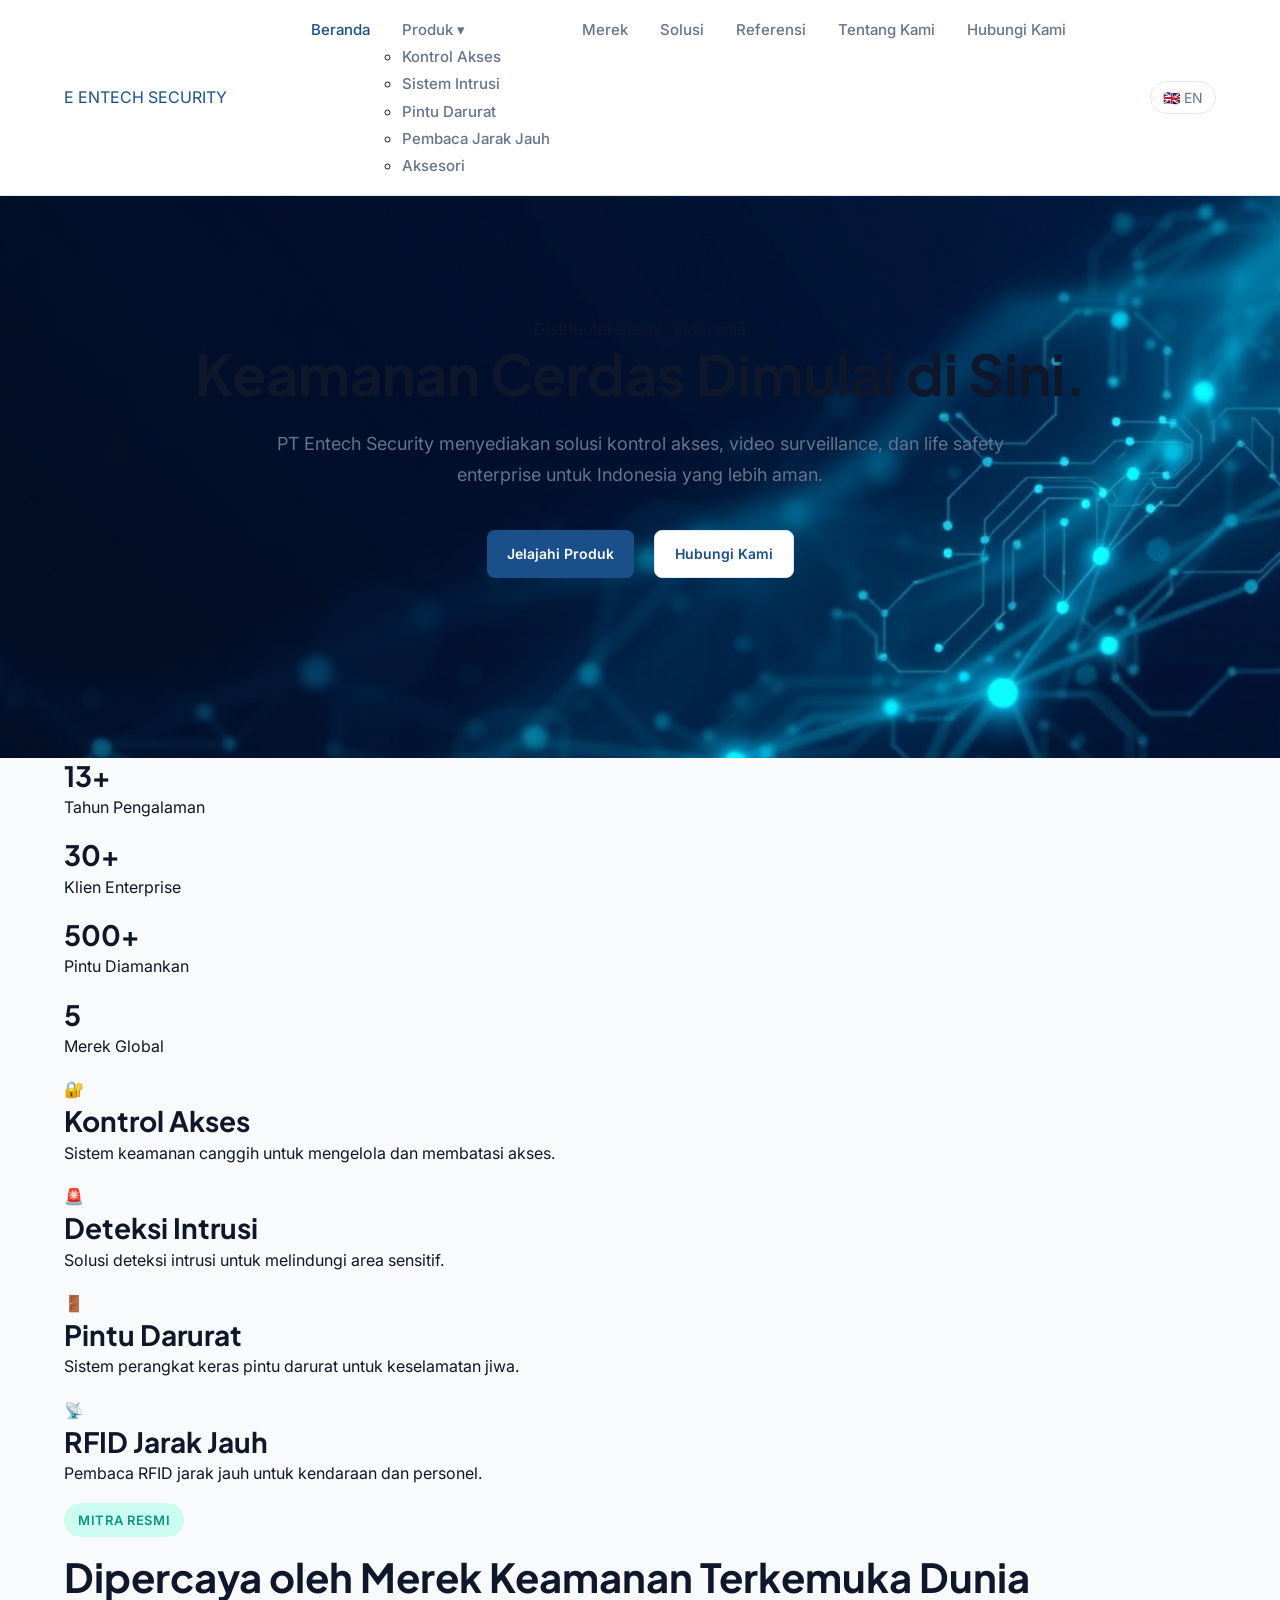
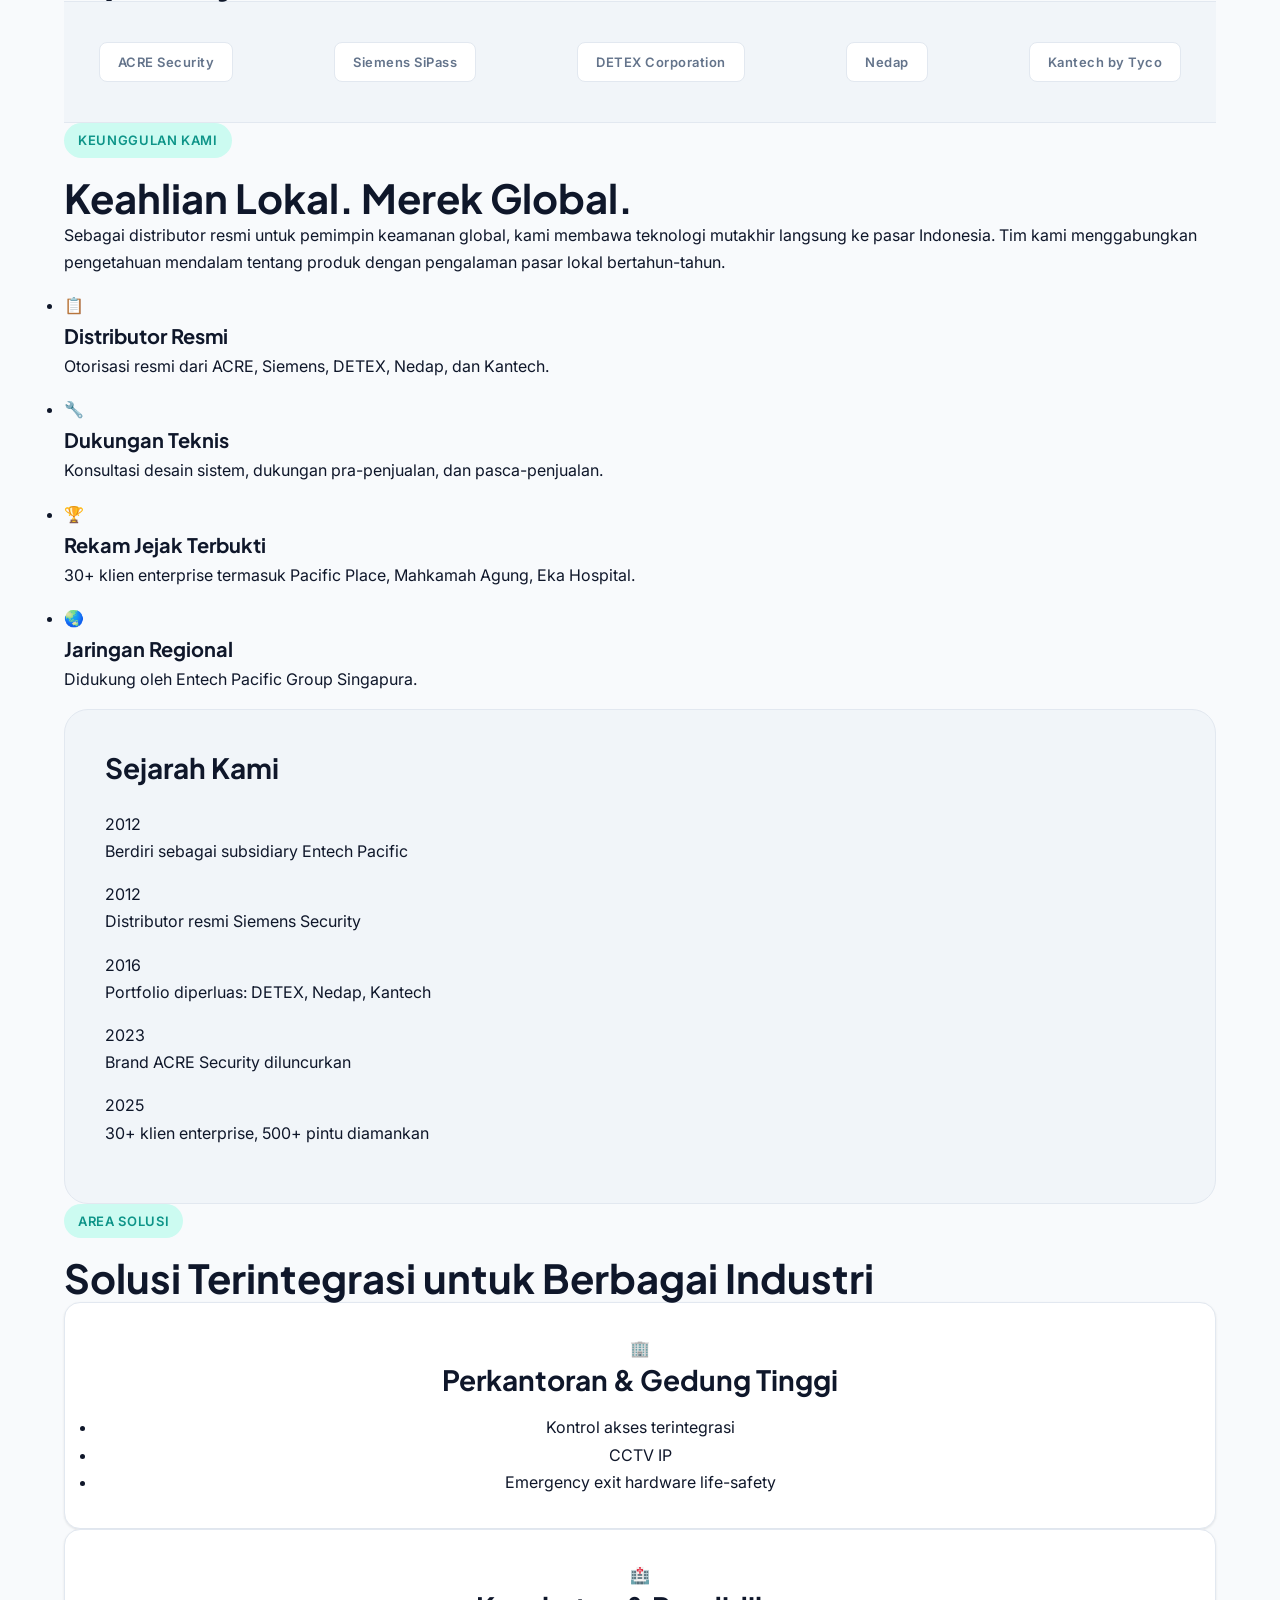
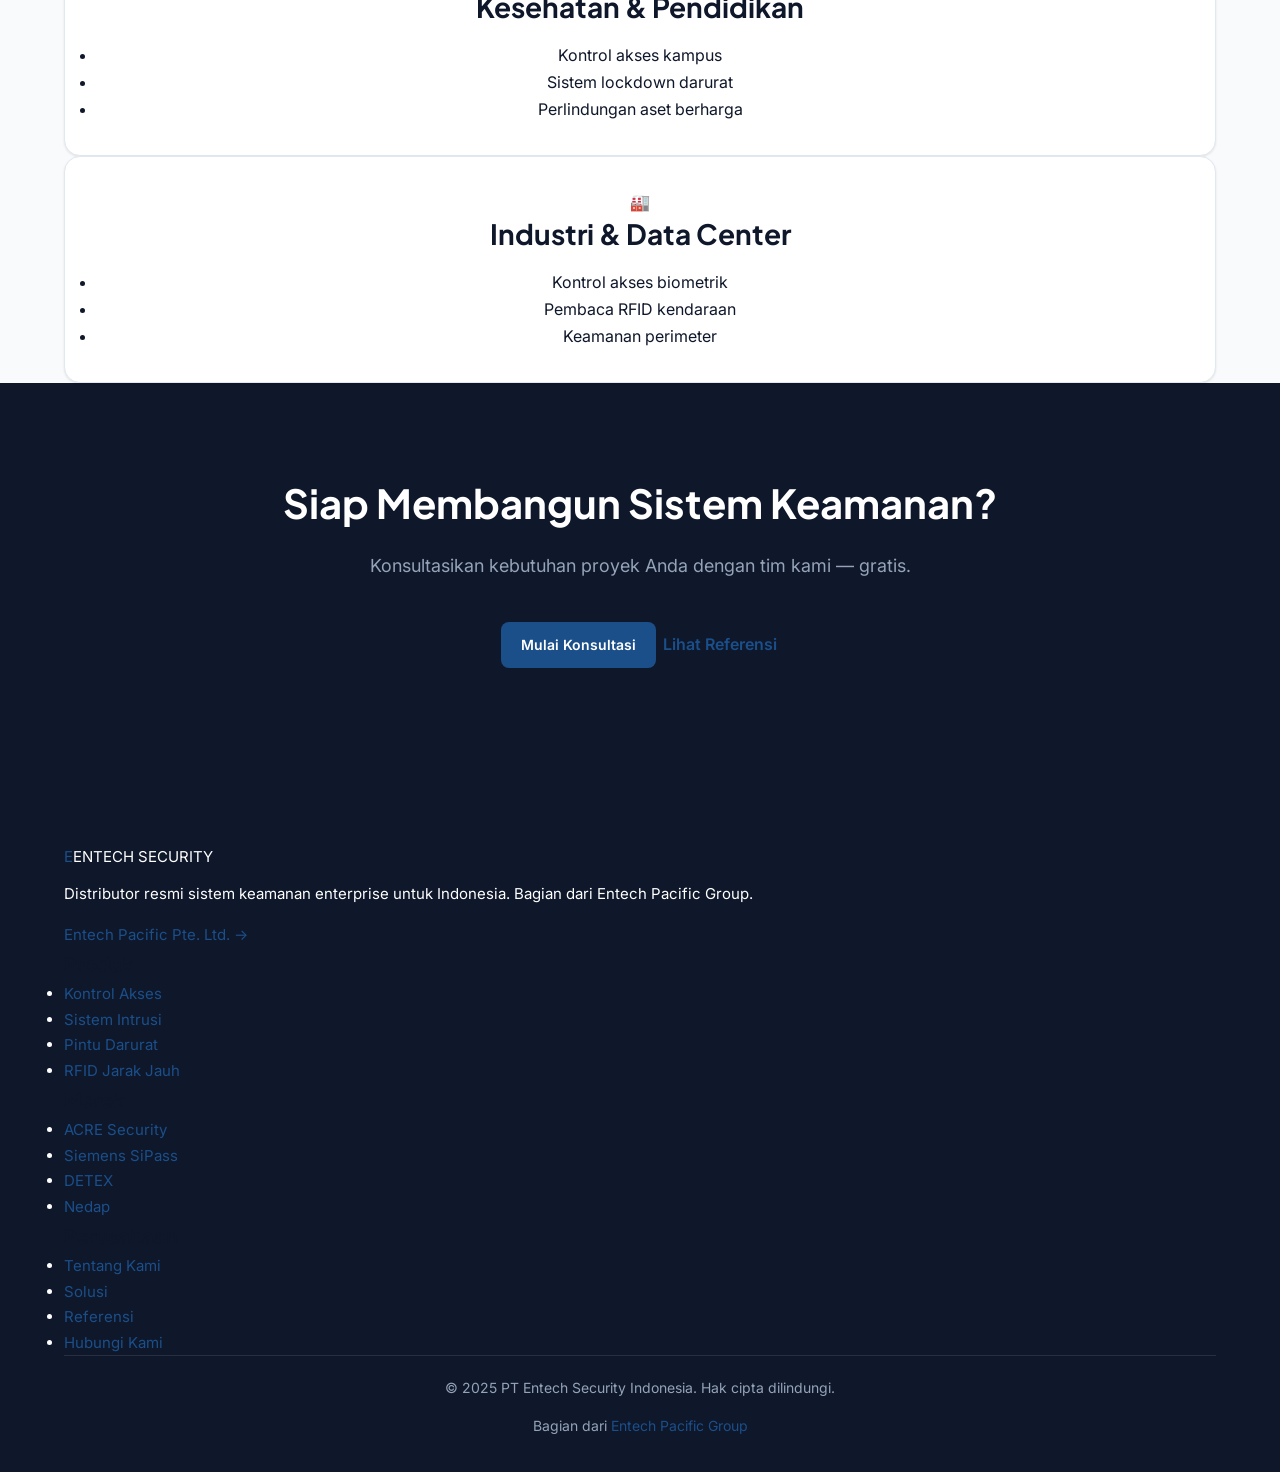
==== index.html @ 3f387592 "fix: replace missing img/logos with brand-badge spans, add brand-badge CSS" ====
<!DOCTYPE html>
<html lang="id">
<head>
  <meta charset="UTF-8" />
  <meta name="viewport" content="width=device-width, initial-scale=1.0" />
  <title>Beranda | PT Entech Security Indonesia</title>
  <meta name="description" content="PT Entech Security menyediakan solusi keamanan cerdas enterprise untuk kontrol akses, video surveillance, dan life safety di Indonesia." />
  <link rel="preconnect" href="https://fonts.googleapis.com" />
  <link rel="preconnect" href="https://fonts.gstatic.com" crossorigin />
  <link href="https://fonts.googleapis.com/css2?family=Plus+Jakarta+Sans:wght@400;500;600;700;800&family=Inter:wght@300;400;500;600;700&display=swap" rel="stylesheet" />
  <link rel="stylesheet" href="css/style.css" />
  <link rel="alternate" hreflang="id" href="https://knyf3.github.io/entech-security-website/index.html" />
  <link rel="alternate" hreflang="en" href="https://knyf3.github.io/entech-security-website/en/index.html" />
  <link rel="alternate" hreflang="x-default" href="https://knyf3.github.io/entech-security-website/index.html" />
</head>
<body>
<header class="site-header" id="site-header">
  <nav class="nav-container">
    <a href="index.html" class="nav-logo">
      <span class="logo-mark">E</span>
      <span class="logo-text">ENTECH <span class="logo-sub">SECURITY</span></span>
    </a>
    <ul class="nav-links">
      <li><a href="index.html" class="active">Beranda</a></li>
      <li class="has-dropdown"><a href="products.html">Produk ▾</a>
        <ul class="dropdown">
          <li><a href="products.html#access-control">Kontrol Akses</a></li>
          <li><a href="products.html#intrusion">Sistem Intrusi</a></li>
          <li><a href="products.html#exit-hardware">Pintu Darurat</a></li>
          <li><a href="products.html#long-range">Pembaca Jarak Jauh</a></li>
          <li><a href="products.html#accessories">Aksesori</a></li>
        </ul>
      </li>
      <li><a href="brands.html">Merek</a></li>
      <li><a href="solutions.html">Solusi</a></li>
      <li><a href="references.html">Referensi</a></li>
      <li><a href="about.html">Tentang Kami</a></li>
      <li><a href="contact.html" class="nav-cta">Hubungi Kami</a></li>
    </ul>
    <a href="en/index.html" class="lang-switch">🇬🇧 EN</a>
    <button class="nav-hamburger" id="navHamburger" aria-label="Toggle menu"><span></span><span></span><span></span></button>
  </nav>
</header>

<main>
  <section class="hero-section" style="background-image: url('images/hero-bg.jpg'); background-size: cover; background-position: center;">
    <div class="container fade-in">
      <span class="section-badge">Distributor Resmi · Indonesia</span>
      <h1>Keamanan <span class="accent">Cerdas</span> Dimulai di Sini.</h1>
      <p class="hero-subtitle">PT Entech Security menyediakan solusi kontrol akses, video surveillance, dan life safety enterprise untuk Indonesia yang lebih aman.</p>
      <div class="hero-actions">
        <a href="products.html" class="btn btn-primary">Jelajahi Produk</a>
        <a href="contact.html" class="btn btn-secondary">Hubungi Kami</a>
      </div>
    </div>
  </section>

  <section class="stats-section bg-alt">
    <div class="container fade-in">
      <div class="stats-grid">
        <div class="stat-item">
          <h3>13+</h3>
          <p>Tahun Pengalaman</p>
        </div>
        <div class="stat-item">
          <h3>30+</h3>
          <p>Klien Enterprise</p>
        </div>
        <div class="stat-item">
          <h3>500+</h3>
          <p>Pintu Diamankan</p>
        </div>
        <div class="stat-item">
          <h3>5</h3>
          <p>Merek Global</p>
        </div>
      </div>
    </div>
  </section>

  <section class="features-section">
    <div class="container fade-in">
      <div class="features-grid">
        <div class="feature-card">
          <span class="feature-icon">🔐</span>
          <h3>Kontrol Akses</h3>
          <p>Sistem keamanan canggih untuk mengelola dan membatasi akses.</p>
        </div>
        <div class="feature-card">
          <span class="feature-icon">🚨</span>
          <h3>Deteksi Intrusi</h3>
          <p>Solusi deteksi intrusi untuk melindungi area sensitif.</p>
        </div>
        <div class="feature-card">
          <span class="feature-icon">🚪</span>
          <h3>Pintu Darurat</h3>
          <p>Sistem perangkat keras pintu darurat untuk keselamatan jiwa.</p>
        </div>
        <div class="feature-card">
          <span class="feature-icon">📡</span>
          <h3>RFID Jarak Jauh</h3>
          <p>Pembaca RFID jarak jauh untuk kendaraan dan personel.</p>
        </div>
      </div>
    </div>
  </section>

  <section class="brands-section bg-alt">
    <div class="container fade-in">
      <span class="section-tag">Mitra Resmi</span>
      <h2>Dipercaya oleh Merek Keamanan Terkemuka Dunia</h2>
      <div class="brands-strip">
        <span class="brand-badge">ACRE Security</span>
        <span class="brand-badge">Siemens SiPass</span>
        <span class="brand-badge">DETEX Corporation</span>
        <span class="brand-badge">Nedap</span>
        <span class="brand-badge">Kantech by Tyco</span>
      </div>
    </div>
  </section>

  <section class="why-us-section">
    <div class="container fade-in">
      <div class="two-col-grid">
        <div class="why-us-content">
          <span class="section-tag">Keunggulan Kami</span>
          <h2>Keahlian Lokal. Merek Global.</h2>
          <p>Sebagai distributor resmi untuk pemimpin keamanan global, kami membawa teknologi mutakhir langsung ke pasar Indonesia. Tim kami menggabungkan pengetahuan mendalam tentang produk dengan pengalaman pasar lokal bertahun-tahun.</p>
          <ul class="why-points-list">
            <li>
              <span class="icon">📋</span>
              <div>
                <h4>Distributor Resmi</h4>
                <p>Otorisasi resmi dari ACRE, Siemens, DETEX, Nedap, dan Kantech.</p>
              </div>
            </li>
            <li>
              <span class="icon">🔧</span>
              <div>
                <h4>Dukungan Teknis</h4>
                <p>Konsultasi desain sistem, dukungan pra-penjualan, dan pasca-penjualan.</p>
              </div>
            </li>
            <li>
              <span class="icon">🏆</span>
              <div>
                <h4>Rekam Jejak Terbukti</h4>
                <p>30+ klien enterprise termasuk Pacific Place, Mahkamah Agung, Eka Hospital.</p>
              </div>
            </li>
            <li>
              <span class="icon">🌏</span>
              <div>
                <h4>Jaringan Regional</h4>
                <p>Didukung oleh Entech Pacific Group Singapura.</p>
              </div>
            </li>
          </ul>
        </div>
        <div class="why-visual-card bg-alt">
          <h3>Sejarah Kami</h3>
          <div class="timeline">
            <div class="timeline-item">
              <span class="timeline-year">2012</span>
              <p>Berdiri sebagai subsidiary Entech Pacific</p>
            </div>
            <div class="timeline-item">
              <span class="timeline-year">2012</span>
              <p>Distributor resmi Siemens Security</p>
            </div>
            <div class="timeline-item">
              <span class="timeline-year">2016</span>
              <p>Portfolio diperluas: DETEX, Nedap, Kantech</p>
            </div>
            <div class="timeline-item">
              <span class="timeline-year">2023</span>
              <p>Brand ACRE Security diluncurkan</p>
            </div>
            <div class="timeline-item">
              <span class="timeline-year">2025</span>
              <p>30+ klien enterprise, 500+ pintu diamankan</p>
            </div>
          </div>
        </div>
      </div>
    </div>
  </section>

  <section class="solutions-section bg-alt">
    <div class="container fade-in">
        <span class="section-tag">Area Solusi</span>
        <h2>Solusi Terintegrasi untuk Berbagai Industri</h2>
        <div class="solutions-grid-3-col">
          <div class="solution-card">
            <div class="icon-square accent-light-bg">🏢</div>
            <h3>Perkantoran & Gedung Tinggi</h3>
            <ul>
              <li>Kontrol akses terintegrasi</li>
              <li>CCTV IP</li>
              <li>Emergency exit hardware life-safety</li>
            </ul>
          </div>
          <div class="solution-card">
            <div class="icon-square accent-light-bg">🏥</div>
            <h3>Kesehatan & Pendidikan</h3>
            <ul>
              <li>Kontrol akses kampus</li>
              <li>Sistem lockdown darurat</li>
              <li>Perlindungan aset berharga</li>
            </ul>
          </div>
          <div class="solution-card">
            <div class="icon-square accent-light-bg">🏭</div>
            <h3>Industri & Data Center</h3>
            <ul>
              <li>Kontrol akses biometrik</li>
              <li>Pembaca RFID kendaraan</li>
              <li>Keamanan perimeter</li>
            </ul>
          </div>
        </div>
    </div>
  </section>

  <section class="cta-section bg-navy">
    <div class="container fade-in text-center">
      <h2>Siap Membangun Sistem Keamanan?</h2>
      <p>Konsultasikan kebutuhan proyek Anda dengan tim kami — gratis.</p>
      <div class="cta-actions">
        <a href="contact.html" class="btn btn-primary">Mulai Konsultasi</a>
        <a href="references.html" class="btn btn-outline-light">Lihat Referensi</a>
      </div>
    </div>
  </section>
</main>

<footer class="site-footer">
  <div class="container">
    <div class="footer-grid">
      <div class="footer-brand">
        <a href="index.html" class="nav-logo" style="margin-bottom:12px;display:inline-flex;">
          <span class="logo-mark">E</span>
          <span class="logo-text" style="color:white;">ENTECH <span class="logo-sub">SECURITY</span></span>
        </a>
        <p>Distributor resmi sistem keamanan enterprise untuk Indonesia. Bagian dari Entech Pacific Group.</p>
        <a href="https://www.entechpacific.com" target="_blank" rel="noopener" class="footer-link">Entech Pacific Pte. Ltd. →</a>
      </div>
      <div>
        <h4>Produk</h4>
        <ul>
          <li><a href="products.html#access-control">Kontrol Akses</a></li>
          <li><a href="products.html#intrusion">Sistem Intrusi</a></li>
          <li><a href="products.html#exit-hardware">Pintu Darurat</a></li>
          <li><a href="products.html#long-range">RFID Jarak Jauh</a></li>
        </ul>
      </div>
      <div>
        <h4>Merek</h4>
        <ul>
          <li><a href="brands.html#acre">ACRE Security</a></li>
          <li><a href="brands.html#siemens">Siemens SiPass</a></li>
          <li><a href="brands.html#detex">DETEX</a></li>
          <li><a href="brands.html#nedap">Nedap</a></li>
        </ul>
      </div>
      <div>
        <h4>Perusahaan</h4>
        <ul>
          <li><a href="about.html">Tentang Kami</a></li>
          <li><a href="solutions.html">Solusi</a></li>
          <li><a href="references.html">Referensi</a></li>
          <li><a href="contact.html">Hubungi Kami</a></li>
        </ul>
      </div>
    </div>
    <div class="footer-bottom">
      <p>&copy; 2025 PT Entech Security Indonesia. Hak cipta dilindungi.</p>
      <p>Bagian dari <a href="https://www.entechpacific.com" target="_blank" rel="noopener">Entech Pacific Group</a></p>
    </div>
  </div>
</footer>
<script src="js/main.js"></script>
</body>
</html>
---- css/style.css ----
/* Global Reset + Base */
:root {
    --white: #FFFFFF;
    --bg: #F8FAFC;
    --bg-alt: #F1F5F9;
    --surface: #FFFFFF;
    --border: #E2E8F0;
    --border-strong: #CBD5E1;
    --text: #0F172A;
    --text-muted: #64748B;
    --text-light: #94A3B8;
    --accent: #1B4F8A;
    --accent-hover: #163E6E;
    --accent-light: #EFF6FF;
    --accent-mid: #DBEAFE;
    --teal: #0D9488;
    --teal-light: #CCFBF1;
    --orange: #EA580C;
    --orange-light: #FFF7ED;
    --success: #16A34A;
    --danger: #DC2626;
    --navy: #0F172A;
    --shadow-sm: 0 1px 3px rgba(0,0,0,0.06), 0 1px 2px rgba(0,0,0,0.04);
    --shadow: 0 4px 16px rgba(0,0,0,0.08);
    --shadow-lg: 0 12px 40px rgba(0,0,0,0.12);
    --radius: 10px;
    --radius-lg: 16px;
    --radius-xl: 24px;
    --font-head: 'Plus Jakarta Sans', 'Inter', sans-serif;
    --font-body: 'Inter', sans-serif;
    --transition: all 0.2s cubic-bezier(0.4,0,0.2,1);
}

*, *::before, *::after {
    box-sizing: border-box;
    margin: 0;
    padding: 0;
}

html {
    scroll-behavior: smooth;
    -webkit-font-smoothing: antialiased;
    -moz-osx-font-smoothing: grayscale;
}

body {
    font-family: var(--font-body);
    font-size: 16px;
    line-height: 1.7;
    color: var(--text);
    background-color: var(--bg);
}

h1, h2, h3, h4, h5, h6 {
    font-family: var(--font-head);
    color: var(--text);
}

h1 { font-size: 56px; line-height: 1.1; }
h2 { font-size: 40px; line-height: 1.2; }
h3 { font-size: 28px; line-height: 1.3; }
h4 { font-size: 20px; }
p { margin-bottom: 1em; }

a {
    color: var(--accent);
    text-decoration: none;
    transition: var(--transition);
}
a:hover {
    color: var(--accent-hover);
}

.container {
    max-width: 1200px;
    margin-left: auto;
    margin-right: auto;
    padding-left: 24px;
    padding-right: 24px;
}

.section {
    padding: 96px 0;
}

/* HEADER/NAV */
.site-header {
    background-color: var(--surface);
    border-bottom: 1px solid var(--border);
    position: sticky;
    top: 0;
    z-index: 1000;
    backdrop-filter: blur(8px);
    transition: var(--transition);
}

.nav-container {
    display: flex;
    align-items: center;
    justify-content: space-between;
    padding: 16px 24px;
    max-width: 1200px;
    margin: 0 auto;
    position: relative;
}

.site-header.scrolled {
    box-shadow: var(--shadow-sm);
    border-bottom-color: transparent;
}

.navbar {
    display: flex;
    justify-content: space-between;
    align-items: center;
    padding: 16px 0;
}

.navbar-logo {
    display: flex;
    align-items: center;
    font-weight: 700;
    font-size: 20px;
    color: var(--text);
}

.navbar-logo .logo-chip {
    background-color: var(--accent);
    color: var(--white);
    padding: 6px 10px;
    border-radius: var(--radius);
    margin-right: 8px;
    font-size: 18px;
    font-weight: 700;
    display: inline-flex;
    align-items: center;
    justify-content: center;
}

.nav-links {
    display: flex;
    list-style: none;
    gap: 32px;
}

.nav-links a {
    color: var(--text-muted);
    font-size: 15px;
    font-weight: 500;
    padding: 8px 0;
    position: relative;
}

.nav-links a:hover,
.nav-links a.active {
    color: var(--accent);
}

.nav-cta .btn {
    font-size: 14px;
    padding: 11px 20px;
}

.dropdown-menu {
    position: absolute;
    background-color: var(--surface);
    border: 1px solid var(--border);
    box-shadow: var(--shadow-lg);
    border-radius: var(--radius);
    padding: 16px;
    margin-top: 10px;
    opacity: 0;
    visibility: hidden;
    transform: translateY(10px);
    transition: var(--transition);
    min-width: 200px;
}

.dropdown-menu.show {
    opacity: 1;
    visibility: visible;
    transform: translateY(0);
}

.dropdown-menu a {
    display: block;
    padding: 8px 12px;
    color: var(--text);
}

.dropdown-menu a:hover {
    background-color: var(--bg-alt);
    border-radius: var(--radius-sm); /* Assuming var(--radius-sm) is defined, or just use a fixed value like 6px */
}

.lang-switch {
    display: inline-flex;
    align-items: center;
    border: 1px solid var(--border);
    border-radius: 9999px; /* pill shape */
    padding: 4px 12px;
    font-size: 14px;
    color: var(--text-muted);
}

.brand-badge {
    display: inline-flex;
    align-items: center;
    justify-content: center;
    border: 1px solid var(--border);
    border-radius: 8px;
    padding: 8px 18px;
    font-size: 13px;
    font-weight: 600;
    color: var(--text-muted);
    background: var(--surface);
    letter-spacing: 0.5px;
}

.hamburger,
.nav-hamburger {
    display: none; /* Hidden by default, shown on mobile */
    cursor: pointer;
    padding: 10px;
    background: none;
    border: none;
    flex-direction: column;
    gap: 5px;
}
.nav-hamburger span {
    display: block;
    width: 24px;
    height: 2px;
    background-color: var(--text);
    border-radius: 2px;
    transition: all 0.3s;
}

/* HERO SECTION (homepage) */
.hero-section {
    background: linear-gradient(180deg, var(--white) 0%, var(--bg-alt) 100%);
    padding: 120px 0;
    text-align: center;
}

.hero-badge {
    display: inline-flex;
    background-color: var(--accent-light);
    color: var(--accent);
    padding: 6px 14px;
    border-radius: 9999px;
    font-size: 13px;
    font-weight: 600;
    text-transform: uppercase;
    margin-bottom: 24px;
}

.hero-section h1 {
    font-size: 56px;
    line-height: 1.1;
    color: var(--text);
    margin-bottom: 24px;
}

.hero-section .hero-accent {
    color: var(--accent);
}

.hero-section .hero-subtitle {
    font-size: 18px;
    color: var(--text-muted);
    max-width: 760px;
    margin-left: auto;
    margin-right: auto;
    margin-bottom: 40px;
}

.hero-actions {
    display: flex;
    justify-content: center;
    gap: 20px;
    margin-bottom: 60px;
}

.hero-stats {
    display: grid;
    grid-template-columns: repeat(4, 1fr);
    gap: 32px;
    max-width: 960px;
    margin-left: auto;
    margin-right: auto;
    padding-top: 60px;
    border-top: 1px solid var(--border);
}

.hero-stat-item .stat-num {
    font-size: 32px;
    font-weight: 700;
    color: var(--accent);
    line-height: 1.2;
}

.hero-stat-item .stat-label {
    font-size: 14px;
    color: var(--text-muted);
    text-transform: uppercase;
    letter-spacing: 0.05em;
    margin-top: 4px;
}

.hero-visual {
    display: grid;
    grid-template-columns: repeat(2, 1fr);
    gap: 24px;
    margin-top: 80px;
}

.hero-visual .feature-card {
    background-color: var(--surface);
    box-shadow: var(--shadow-sm);
    border: 1px solid var(--border);
    border-radius: var(--radius-lg);
    padding: 32px;
    text-align: left;
    display: flex;
    flex-direction: column;
    align-items: flex-start;
}

.hero-visual .feature-card .icon {
    font-size: 36px; /* Example icon size */
    margin-bottom: 16px;
}

/* BUTTONS */
.btn {
    display: inline-flex;
    align-items: center;
    justify-content: center;
    gap: 8px;
    font-family: var(--font-body);
    font-weight: 600;
    text-decoration: none;
    border: none;
    cursor: pointer;
    border-radius: 8px;
    min-width: 120px;
    transition: var(--transition);
}

.btn-primary {
    background-color: var(--accent);
    color: var(--white);
    padding: 11px 20px;
    font-size: 14px;
}

.btn-primary:hover {
    background-color: var(--accent-hover);
    transform: translateY(-2px);
}

.btn-secondary {
    background-color: var(--white);
    border: 1px solid var(--border);
    color: var(--accent);
    padding: 11px 20px;
    font-size: 14px;
}

.btn-secondary:hover {
    border-color: var(--accent);
    transform: translateY(-2px);
}

.btn-outline {
    background-color: transparent;
    border: 1px solid var(--accent);
    color: var(--accent);
    padding: 11px 20px;
    font-size: 14px;
}

.btn-outline:hover {
    background-color: var(--accent-light);
    transform: translateY(-2px);
}

/* SECTION HEADERS */
.section-header {
    text-align: center;
    margin-bottom: 60px;
}

.section-tag {
    display: inline-flex;
    background-color: var(--teal-light);
    color: var(--teal);
    padding: 6px 14px;
    border-radius: 9999px;
    font-size: 13px;
    font-weight: 600;
    text-transform: uppercase;
    margin-bottom: 16px;
    letter-spacing: 0.05em;
}

.section-header h2 {
    font-size: 40px;
    margin-bottom: 20px;
}

.section-header p {
    font-size: 17px;
    color: var(--text-muted);
    max-width: 560px;
    margin-left: auto;
    margin-right: auto;
}

/* BRANDS STRIP */
.brands-strip {
    background-color: var(--bg-alt);
    padding: 40px 0;
    border-top: 1px solid var(--border);
    border-bottom: 1px solid var(--border);
    display: flex;
    justify-content: space-around;
    align-items: center;
    flex-wrap: wrap;
    gap: 32px;
}

.brand-logo-placeholder {
    display: inline-flex;
    align-items: center;
    justify-content: center;
    padding: 12px 24px;
    background-color: var(--surface);
    color: var(--text-muted);
    border: 1px solid var(--border);
    border-radius: var(--radius);
    font-size: 16px;
    font-weight: 500;
    transition: var(--transition);
}

.brand-logo-placeholder:hover {
    border-color: var(--accent);
    color: var(--accent);
}

/* PRODUCTS GRID */
.products-grid {
    display: grid;
    grid-template-columns: repeat(3, 1fr);
    gap: 32px;
}

.product-card {
    background-color: var(--white);
    border: 1px solid var(--border);
    box-shadow: var(--shadow-sm);
    border-radius: var(--radius-lg);
    padding: 32px;
    transition: var(--transition);
    display: flex;
    flex-direction: column;
}

.product-card:hover {
    box-shadow: var(--shadow);
    transform: translateY(-5px);
}

.product-card-img {
    display: flex;
    align-items: center;
    justify-content: center;
    width: 64px;
    height: 64px;
    background-color: var(--bg-alt);
    border-radius: var(--radius);
    margin-bottom: 24px;
    font-size: 32px; /* For emoji */
}

.product-card-brand {
    color: var(--teal);
    font-size: 13px;
    font-weight: 600;
    text-transform: uppercase;
    letter-spacing: 0.05em;
    margin-bottom: 12px;
}

.product-card h3 {
    margin-bottom: 16px;
}

.product-card p {
    color: var(--text-muted);
    flex-grow: 1; /* Ensures text takes available space */
}

.product-features {
    list-style: none;
    margin-top: 24px;
}

.product-features li {
    position: relative;
    padding-left: 30px;
    margin-bottom: 8px;
    color: var(--text-muted);
}

.product-features li::before {
    content: '✔'; /* Checkmark character */
    color: var(--accent);
    position: absolute;
    left: 0;
    top: 0;
}

/* WHY/FEATURES SECTION */
.why-section {
    display: grid;
    grid-template-columns: 1fr 1fr;
    gap: 60px;
    align-items: center;
}

.why-content h2 {
    margin-bottom: 24px;
}

.why-content p {
    color: var(--text-muted);
    margin-bottom: 32px;
}

.why-points {
    display: grid;
    grid-template-columns: 1fr;
    gap: 24px;
}

.why-point {
    display: flex;
    align-items: flex-start;
    gap: 20px;
}

.why-point .icon-square {
    flex-shrink: 0;
    width: 48px;
    height: 48px;
    background-color: var(--accent-light);
    color: var(--accent);
    border-radius: var(--radius);
    display: flex;
    align-items: center;
    justify-content: center;
    font-size: 24px;
}

.why-point .text h3 {
    font-size: 20px;
    margin-bottom: 8px;
}

.why-point .text p {
    font-size: 16px;
    color: var(--text-muted);
    margin-bottom: 0;
}

.why-visual-card {
    background-color: var(--bg-alt);
    border: 1px solid var(--border);
    border-radius: var(--radius-xl);
    padding: 40px;
    display: flex;
    flex-direction: column;
    gap: 24px;
}

.wv-item {
    display: flex;
    align-items: center;
    gap: 20px;
}

.wv-year {
    background-color: var(--accent-light);
    color: var(--accent);
    padding: 8px 16px;
    border-radius: 9999px;
    font-family: monospace;
    font-size: 14px;
    font-weight: 600;
    flex-shrink: 0;
}

.wv-item .description {
    font-size: 16px;
    color: var(--text);
    line-height: 1.5;
}

/* CLIENTS GRID */
.clients-grid {
    display: grid;
    grid-template-columns: repeat(6, 1fr);
    gap: 24px;
}

.client-logo {
    background-color: var(--surface);
    border: 1px solid var(--border);
    border-radius: var(--radius);
    padding: 20px;
    text-align: center;
    color: var(--text-muted);
    font-weight: 500;
    transition: var(--transition);
}

.client-logo:hover {
    border-color: var(--accent);
    color: var(--accent);
}

/* REFERENCE CARDS */
.ref-section {
    background-color: var(--bg);
}
.ref-grid {
    display: grid;
    grid-template-columns: repeat(3, 1fr);
    gap: 32px;
}

.ref-card {
    background-color: var(--white);
    border: 1px solid var(--border);
    border-radius: var(--radius-lg);
    box-shadow: var(--shadow-sm);
    padding: 32px;
    transition: var(--transition);
    position: relative;
    overflow: hidden;
    display: flex;
    flex-direction: column;
}

.ref-card:hover {
    box-shadow: var(--shadow);
    transform: translateY(-5px);
}

.ref-tag {
    display: inline-flex;
    padding: 4px 12px;
    border-radius: 9999px;
    font-size: 12px;
    font-weight: 600;
    text-transform: uppercase;
    margin-bottom: 16px;
}

/* Example category colors for ref-tag */
.ref-tag.category-security {
    background-color: var(--teal-light);
    color: var(--teal);
}
.ref-tag.category-cloud {
    background-color: var(--accent-light);
    color: var(--accent);
}
.ref-tag.category-network {
    background-color: var(--orange-light);
    color: var(--orange);
}


.ref-card h3 {
    font-size: 20px;
    font-family: var(--font-head);
    margin-bottom: 16px;
    flex-grow: 1;
}

.ref-card p {
    color: var(--text-muted);
    font-size: 15px;
    line-height: 1.6;
    margin-bottom: 24px;
}

.ref-card .detail-line {
    width: 60px;
    height: 4px;
    background-color: var(--accent);
    border-radius: 2px;
}

/* BRANDS PAGE */
.brands-grid {
    display: grid;
    grid-template-columns: repeat(2, 1fr);
    gap: 40px;
}

.brand-card {
    background-color: var(--white);
    border: 1px solid var(--border);
    box-shadow: var(--shadow-sm);
    border-radius: var(--radius-lg);
    padding: 40px;
    transition: var(--transition);
    display: flex;
    flex-direction: column;
}

.brand-card:hover {
    box-shadow: var(--shadow);
    transform: translateY(-5px);
}

.brand-card .brand-logo {
    margin-bottom: 24px;
    height: 80px; /* Adjust as needed */
    display: flex;
    align-items: center;
    justify-content: center;
    font-size: 48px; /* Placeholder for logo */
    color: var(--text);
}

.brand-card h3 {
    margin-bottom: 16px;
}

.brand-card p {
    color: var(--text-muted);
    flex-grow: 1;
}

.brand-card .product-list ul {
    list-style: none;
    margin-top: 24px;
    display: flex;
    flex-wrap: wrap;
    gap: 8px;
}

.brand-card .product-list li {
    background-color: var(--bg-alt);
    color: var(--text-muted);
    padding: 6px 12px;
    border-radius: 9999px;
    font-size: 13px;
}

.brand-hero-card {
    background-color: var(--bg-alt);
    border: 1px solid var(--border);
    border-radius: var(--radius-xl);
    padding: 60px;
    text-align: center;
    display: flex;
    flex-direction: column;
    align-items: center;
}
.brand-hero-card .brand-chip {
    display: inline-flex;
    background-color: var(--accent-light);
    color: var(--accent);
    padding: 8px 16px;
    border-radius: 9999px;
    font-weight: 600;
    font-size: 14px;
    margin-bottom: 24px;
}
.brand-hero-card h1 {
    font-size: 48px;
    margin-bottom: 24px;
}
.brand-hero-card p {
    font-size: 18px;
    color: var(--text-muted);
    max-width: 800px;
    margin-left: auto;
    margin-right: auto;
}


/* SOLUTIONS PAGE */
.solutions-grid {
    display: grid;
    grid-template-columns: repeat(3, 1fr);
    gap: 32px;
}

.solution-card {
    background-color: var(--white);
    border: 1px solid var(--border);
    box-shadow: var(--shadow-sm);
    border-radius: var(--radius-lg);
    padding: 32px;
    text-align: center;
    transition: var(--transition);
}

.solution-card:hover {
    box-shadow: var(--shadow);
    transform: translateY(-5px);
}

.solution-card .icon-header {
    width: 72px;
    height: 72px;
    background-color: var(--accent-light);
    color: var(--accent);
    border-radius: var(--radius);
    display: inline-flex;
    align-items: center;
    justify-content: center;
    font-size: 36px;
    margin-bottom: 24px;
}

.solution-card h3 {
    margin-bottom: 16px;
}

.solution-card p {
    color: var(--text-muted);
    font-size: 15px;
}

/* CONTACT PAGE */
.contact-grid {
    display: grid;
    grid-template-columns: 2fr 1fr;
    gap: 60px;
}

.contact-form {
    background-color: var(--surface);
    border: 1px solid var(--border);
    border-radius: var(--radius-xl);
    padding: 40px;
    box-shadow: var(--shadow-sm);
}

.contact-form label {
    display: block;
    font-weight: 600;
    color: var(--text);
    margin-bottom: 8px;
    font-size: 15px;
}

.contact-form input,
.contact-form textarea {
    width: 100%;
    padding: 12px 16px;
    border: 1px solid var(--border);
    border-radius: var(--radius);
    margin-bottom: 20px;
    font-family: var(--font-body);
    font-size: 16px;
    color: var(--text);
    background-color: var(--white);
    transition: var(--transition);
}

.contact-form input:focus,
.contact-form textarea:focus {
    outline: none;
    border-color: var(--accent);
    box-shadow: 0 0 0 3px var(--accent-light);
}

.contact-form textarea {
    min-height: 120px;
    resize: vertical;
}

.contact-form .btn-primary {
    width: auto;
    margin-top: 10px;
}

.contact-info-card {
    background-color: var(--bg-alt);
    border: 1px solid var(--border);
    border-radius: var(--radius-xl);
    padding: 40px;
    display: flex;
    flex-direction: column;
    gap: 24px;
}

.contact-info-card h3 {
    margin-bottom: 16px;
}

.contact-info-item {
    display: flex;
    align-items: flex-start;
    gap: 16px;
}

.contact-info-item .icon {
    flex-shrink: 0;
    width: 40px;
    height: 40px;
    background-color: var(--accent-light);
    color: var(--accent);
    border-radius: var(--radius);
    display: flex;
    align-items: center;
    justify-content: center;
    font-size: 20px;
}

.contact-info-item .text strong {
    display: block;
    font-size: 16px;
    color: var(--text);
    margin-bottom: 4px;
}

.contact-info-item .text span,
.contact-info-item .text a {
    font-size: 15px;
    color: var(--text-muted);
}

/* PAGE HERO */
.page-hero {
    background-color: var(--bg-alt);
    padding: 80px 0; /* Compact 200px ish when considering line height and content */
    text-align: center;
    border-bottom: 1px solid var(--border);
}

.page-hero .section-tag {
    margin-bottom: 16px;
}

.page-hero h1 {
    font-size: 48px;
    margin-bottom: 24px;
}

.page-hero p {
    font-size: 18px;
    color: var(--text-muted);
    max-width: 700px;
    margin-left: auto;
    margin-right: auto;
}

/* CTA SECTION */
.cta-section {
    background-color: var(--navy);
    padding: 96px 0;
    text-align: center;
    color: var(--white);
}

.cta-section h2 {
    color: var(--white);
    margin-bottom: 24px;
}

.cta-section p {
    color: var(--text-light);
    font-size: 18px;
    max-width: 700px;
    margin-left: auto;
    margin-right: auto;
    margin-bottom: 40px;
}

.cta-section .btn-group {
    display: flex;
    justify-content: center;
    gap: 20px;
}

.cta-section .btn-primary {
    background-color: var(--accent);
    color: var(--white);
}

.cta-section .btn-secondary {
    background-color: transparent;
    border-color: var(--text-light);
    color: var(--white);
}
.cta-section .btn-secondary:hover {
    border-color: var(--white);
}

/* FOOTER */
.site-footer {
    background-color: var(--navy);
    color: var(--white);
    padding-top: 80px;
    padding-bottom: 20px;
    font-size: 15px;
}

.footer-main {
    display: grid;
    grid-template-columns: 2fr 1fr 1fr 2fr; /* logo+desc, products, brands, contact */
    gap: 40px;
    margin-bottom: 60px;
}

.footer-col h3 {
    font-size: 18px;
    color: var(--white);
    margin-bottom: 24px;
}

.footer-col ul {
    list-style: none;
}

.footer-col ul li {
    margin-bottom: 12px;
}

.footer-col ul a {
    color: var(--text-light);
    text-decoration: none;
}

.footer-col ul a:hover {
    color: var(--white);
}

.footer-logo {
    display: flex;
    align-items: center;
    font-weight: 700;
    font-size: 20px;
    color: var(--white);
    margin-bottom: 20px;
}

.footer-logo .logo-chip {
    background-color: var(--accent);
    color: var(--white);
    padding: 6px 10px;
    border-radius: var(--radius);
    margin-right: 8px;
    font-size: 18px;
    font-weight: 700;
    display: inline-flex;
    align-items: center;
    justify-content: center;
}

.footer-description {
    color: var(--text-light);
    line-height: 1.6;
    max-width: 300px;
}

.footer-bottom {
    border-top: 1px solid rgba(255, 255, 255, 0.1);
    padding-top: 20px;
    text-align: center;
    color: var(--text-light);
    font-size: 14px;
}

/* TEAM CARDS */
.team-grid {
    display: grid;
    grid-template-columns: repeat(4, 1fr);
    gap: 32px;
}

.team-card {
    background-color: var(--white);
    border: 1px solid var(--border);
    box-shadow: var(--shadow-sm);
    border-radius: var(--radius-lg);
    padding: 32px;
    text-align: center;
    display: flex;
    flex-direction: column;
    align-items: center;
    transition: var(--transition);
}

.team-card:hover {
    box-shadow: var(--shadow);
    transform: translateY(-5px);
}

.team-avatar {
    width: 96px;
    height: 96px;
    background-color: var(--bg-alt);
    border-radius: 50%;
    display: flex;
    align-items: center;
    justify-content: center;
    font-size: 40px;
    color: var(--text-muted);
    font-weight: 600;
    margin-bottom: 20px;
    overflow: hidden;
}
.team-avatar img {
    width: 100%;
    height: 100%;
    object-fit: cover;
}


.team-card h3 {
    font-size: 20px;
    margin-bottom: 8px;
}

.team-card .team-role {
    color: var(--accent);
    font-size: 15px;
    font-weight: 500;
}

/* PRODUCT SECTION HEADER */
.product-section-header {
    display: flex;
    align-items: flex-start;
    gap: 32px;
    padding: 40px 0; /* Adjust padding as needed for this specific component */
}

.product-section-header .icon-wrap {
    flex-shrink: 0;
    width: 80px;
    height: 80px;
    background-color: var(--accent-light);
    border-radius: var(--radius-lg);
    display: flex;
    align-items: center;
    justify-content: center;
    font-size: 45px; /* For emoji */
}

.product-section-header h2 {
    font-size: 40px;
    margin-bottom: 16px;
}

.product-section-header p {
    font-size: 17px;
    color: var(--text-muted);
    margin-bottom: 0;
}

/* MOBILE RESPONSIVE */
@media (max-width: 768px) {
    h1 { font-size: 44px; }
    h2 { font-size: 32px; }
    h3 { font-size: 24px; }

    .nav-links, .nav-cta {
        display: none;
    }

    .nav-hamburger {
        display: flex;
    }

    /* Mobile nav panel — hidden by default, shown when toggled */
    .nav-links {
        display: none;
        flex-direction: column;
        background-color: var(--surface);
        position: absolute;
        top: 100%;
        left: 0;
        width: 100%;
        border-top: 1px solid var(--border);
        box-shadow: var(--shadow-sm);
        padding: 20px 24px;
        z-index: 999;
    }
    .nav-links.mobile-open {
        display: flex;
    }
    .nav-links li {
        border-bottom: 1px solid var(--border-light);
    }
    .nav-links li:last-child {
        border-bottom: none;
    }
    .nav-links a {
        display: block;
        padding: 12px 0;
        color: var(--text);
    }
    .nav-links .nav-cta {
        display: block;
        margin-top: 12px;
        text-align: center;
    }

    .hero-section {
        padding: 80px 0;
    }
    .hero-section h1 {
        font-size: 38px;
    }
    .hero-section .hero-subtitle {
        font-size: 16px;
    }
    .hero-actions {
        flex-direction: column;
        gap: 16px;
    }
    .hero-stats {
        grid-template-columns: repeat(2, 1fr);
    }
    .hero-visual {
        grid-template-columns: 1fr;
    }

    .products-grid,
    .why-section,
    .clients-grid,
    .ref-grid,
    .brands-grid,
    .solutions-grid,
    .contact-grid,
    .team-grid {
        grid-template-columns: 1fr;
    }

    .why-visual-card {
        padding: 30px;
    }

    .footer-main {
        grid-template-columns: 1fr;
        text-align: center;
    }
    .footer-main .footer-col {
        margin-bottom: 30px;
    }
    .footer-main .footer-col:last-child {
        margin-bottom: 0;
    }
    .footer-logo {
        justify-content: center;
    }
    .footer-description {
        margin-left: auto;
        margin-right: auto;
    }
    .footer-col ul {
        padding-left: 0;
    }

    .product-section-header {
        flex-direction: column;
        text-align: center;
        align-items: center;
    }
    .product-section-header .icon-wrap {
        margin-bottom: 20px;
    }
}


/* Animations */
.fade-in {
    opacity: 0;
    transform: translateY(20px);
    transition: opacity 0.6s ease-out, transform 0.6s ease-out;
}

.fade-in.is-visible {
    opacity: 1;
    transform: translateY(0);
}
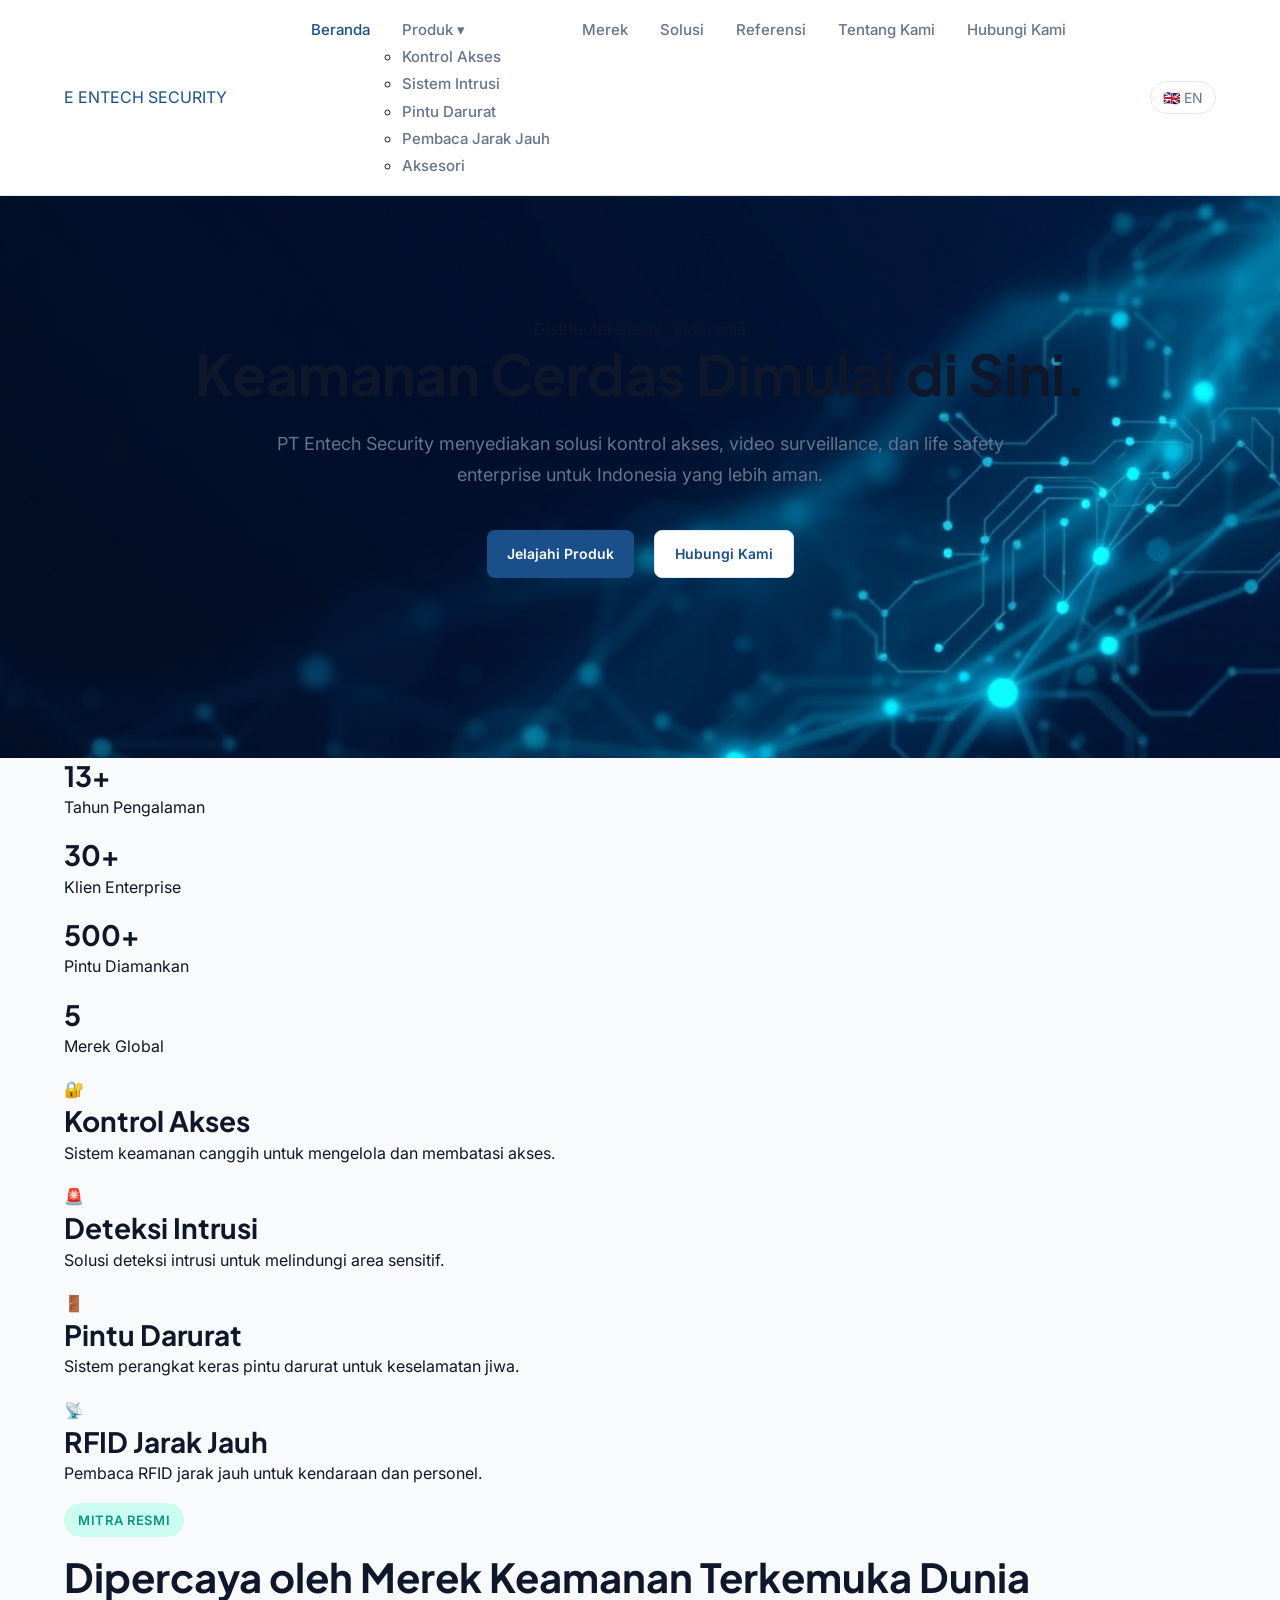
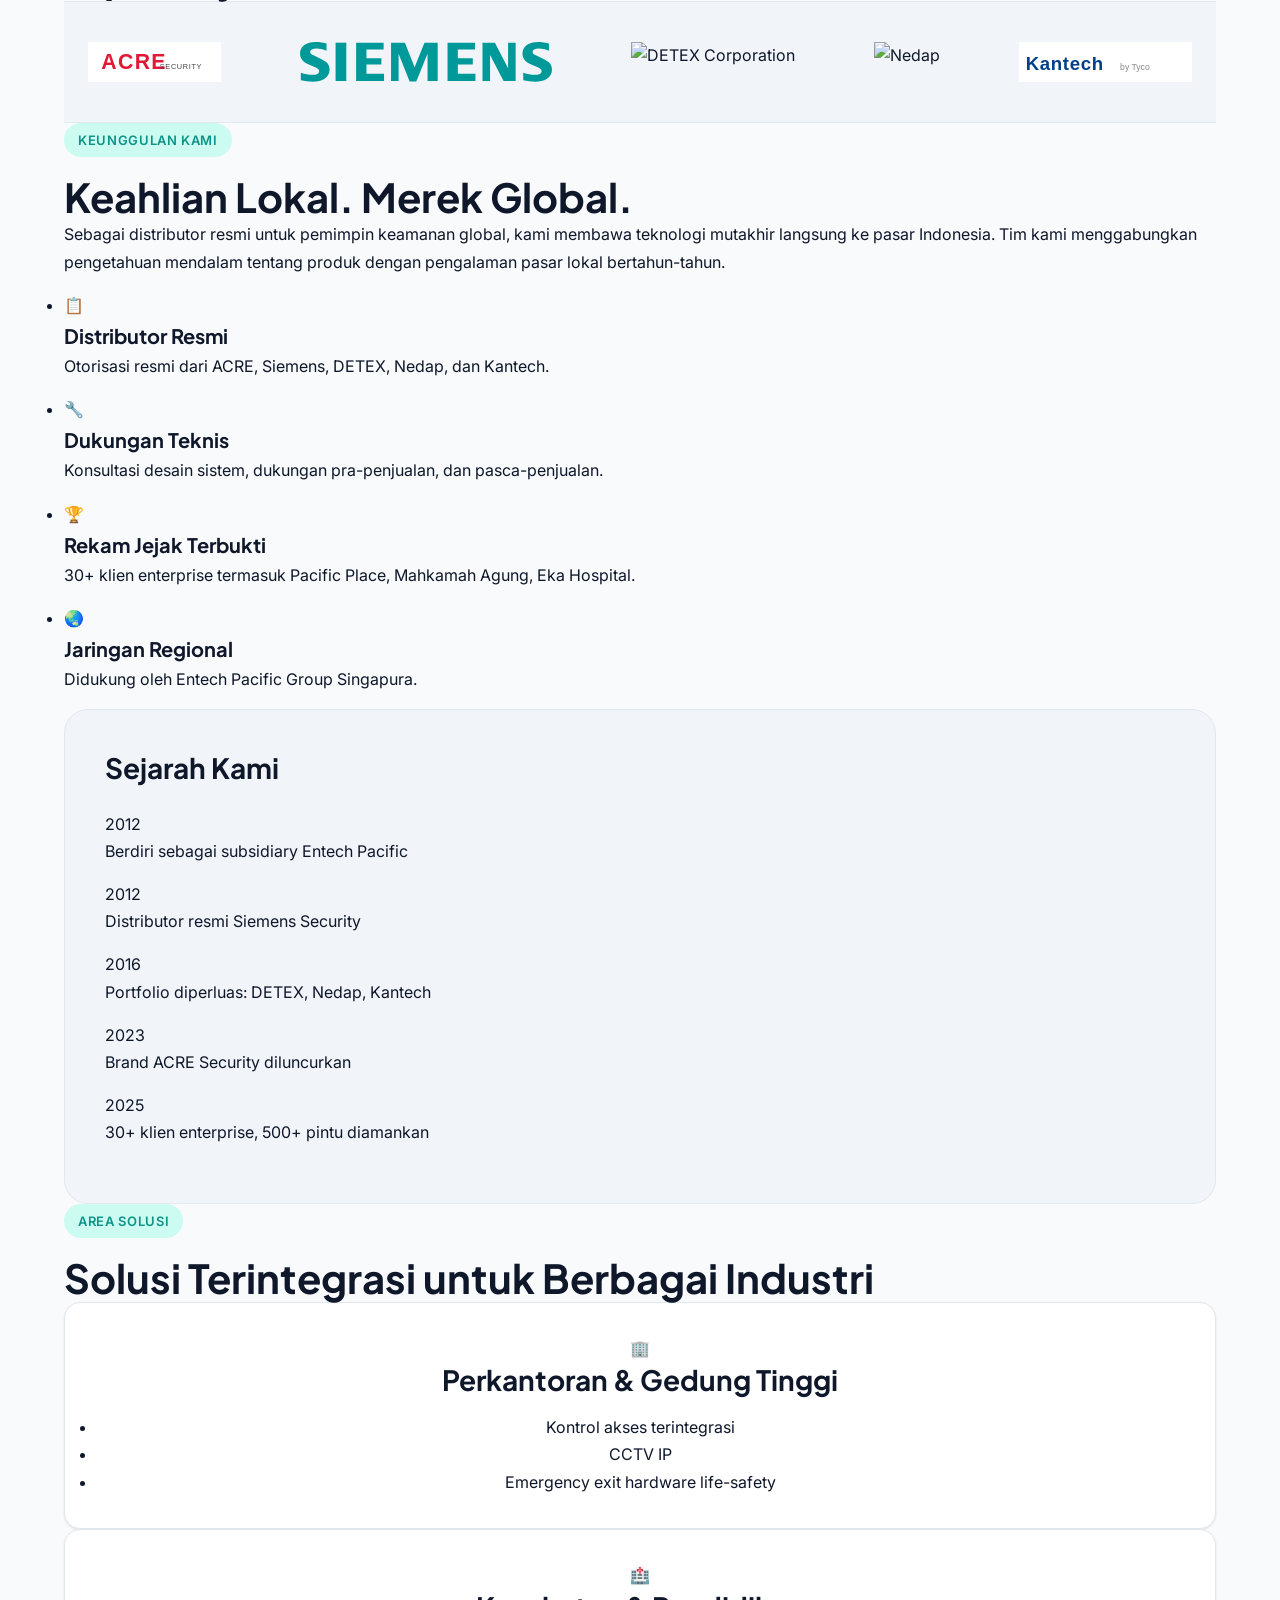
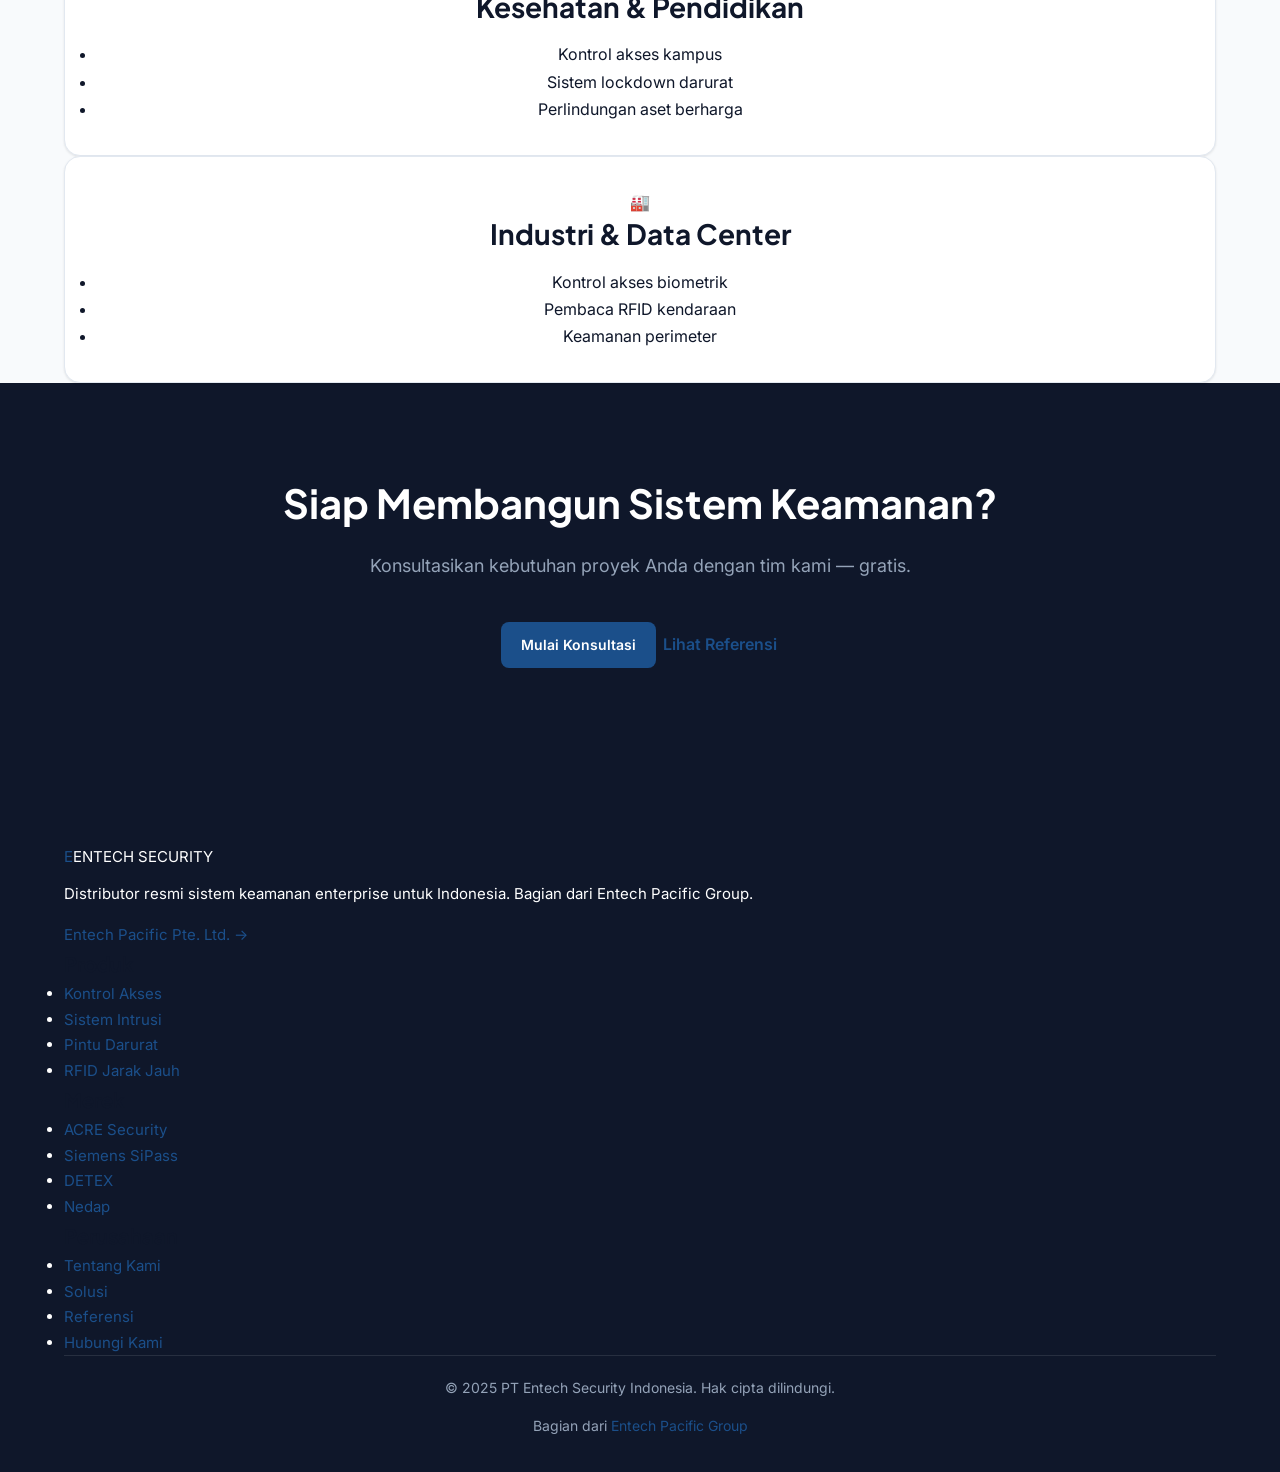
==== commit 0244f7ca: "feat: add brand logos - Siemens/Nedap SVGs from web, ACRE/Kantech SVG wordmarks, DETEX PNG" ====
--- a/index.html
+++ b/index.html
@@ -110,11 +110,11 @@
       <span class="section-tag">Mitra Resmi</span>
       <h2>Dipercaya oleh Merek Keamanan Terkemuka Dunia</h2>
       <div class="brands-strip">
-        <span class="brand-badge">ACRE Security</span>
-        <span class="brand-badge">Siemens SiPass</span>
-        <span class="brand-badge">DETEX Corporation</span>
-        <span class="brand-badge">Nedap</span>
-        <span class="brand-badge">Kantech by Tyco</span>
+        <img src="img/logos/acre-logo.svg" alt="ACRE Security" style="height:40px;object-fit:contain;" />
+        <img src="img/logos/siemens-logo.svg" alt="Siemens SiPass" style="height:40px;object-fit:contain;" />
+        <img src="img/logos/detex-logo.png" alt="DETEX Corporation" style="height:40px;object-fit:contain;" />
+        <img src="img/logos/nedap-logo.svg" alt="Nedap" style="height:40px;object-fit:contain;" />
+        <img src="img/logos/kantech-logo.svg" alt="Kantech by Tyco" style="height:40px;object-fit:contain;" />
       </div>
     </div>
   </section>
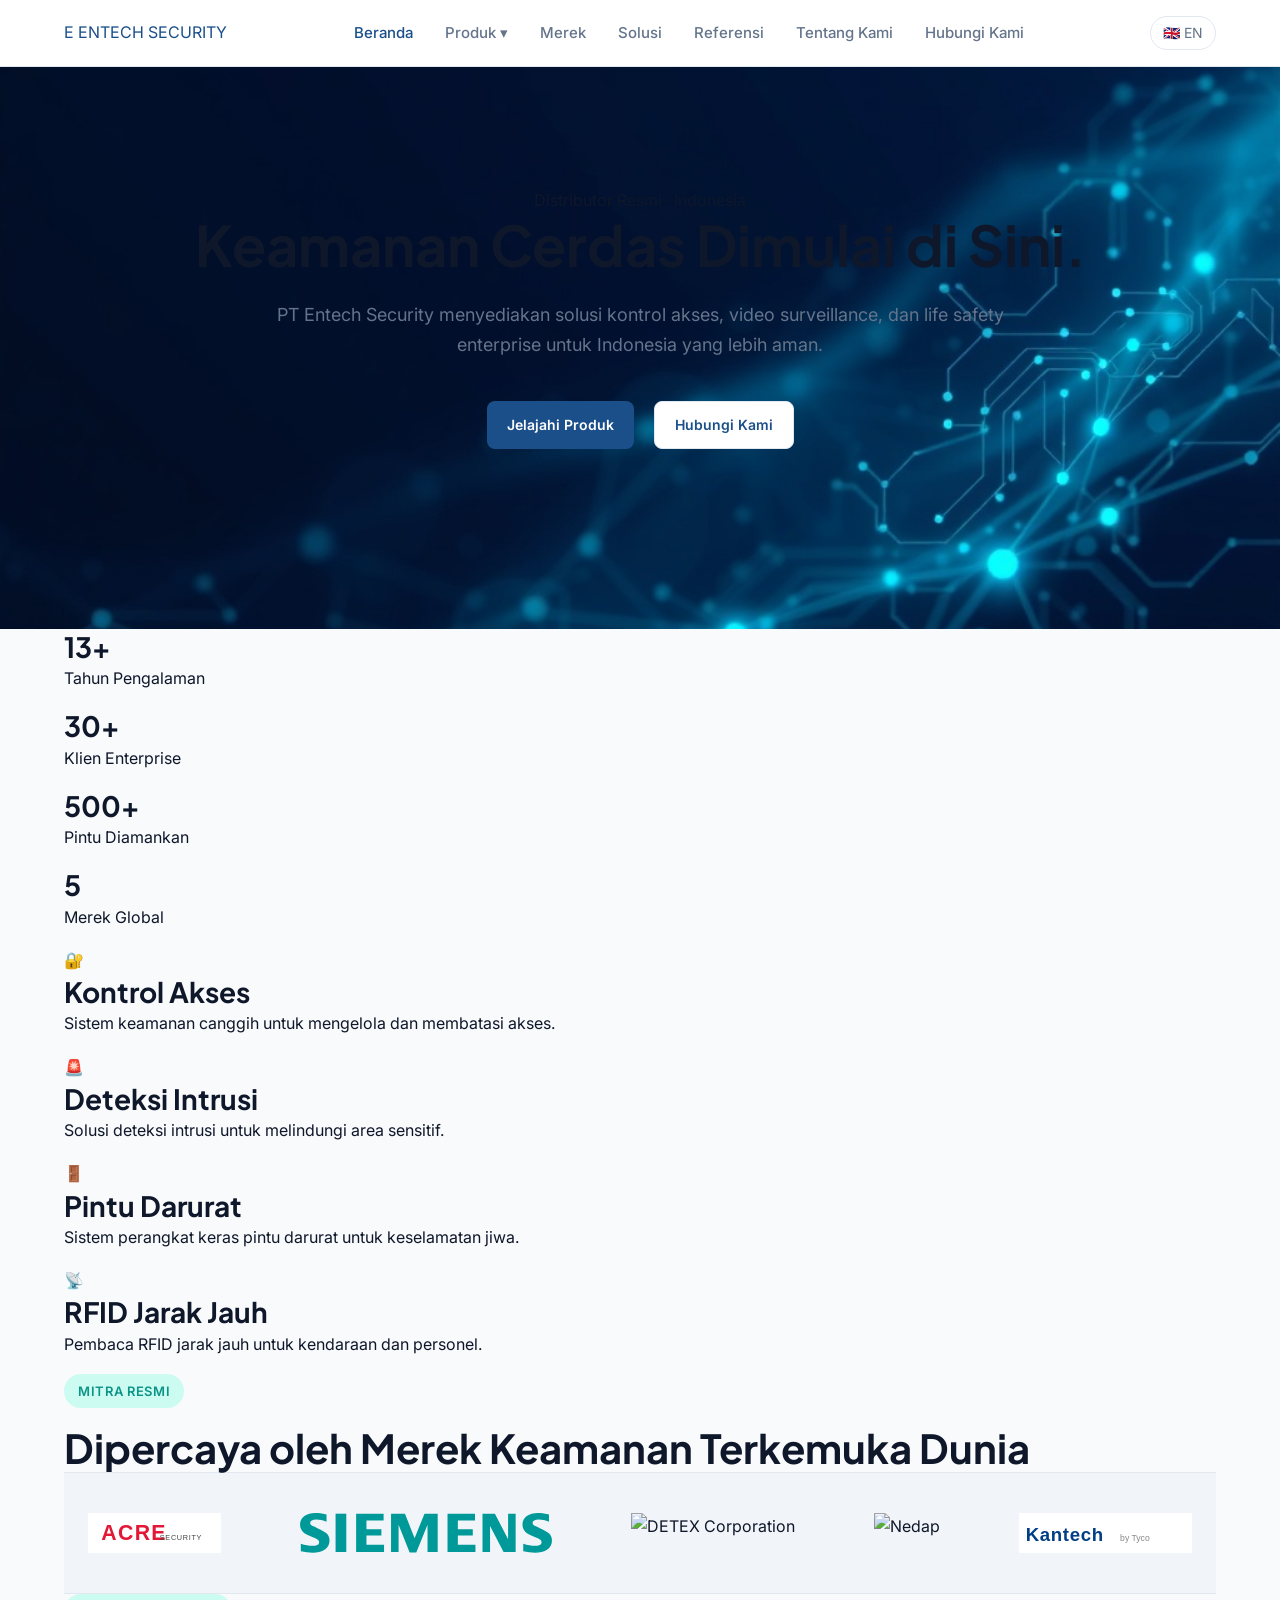
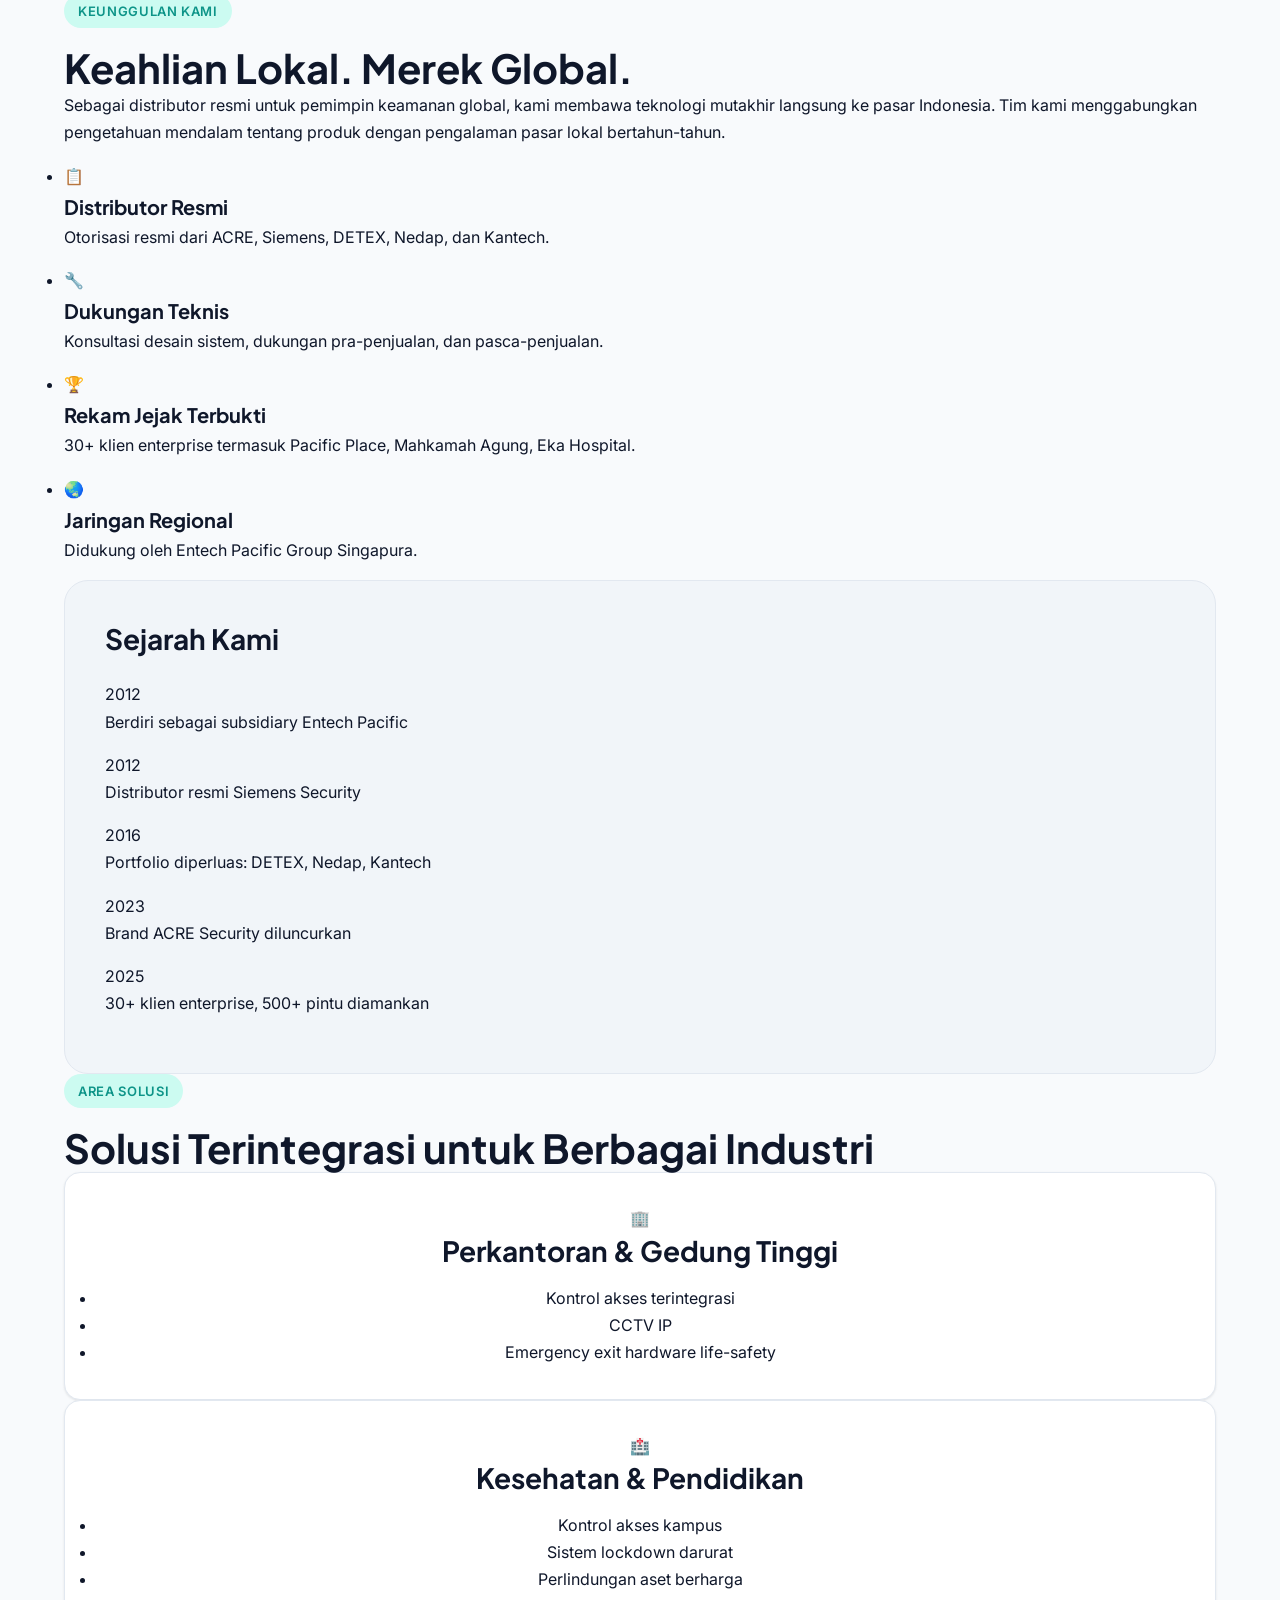
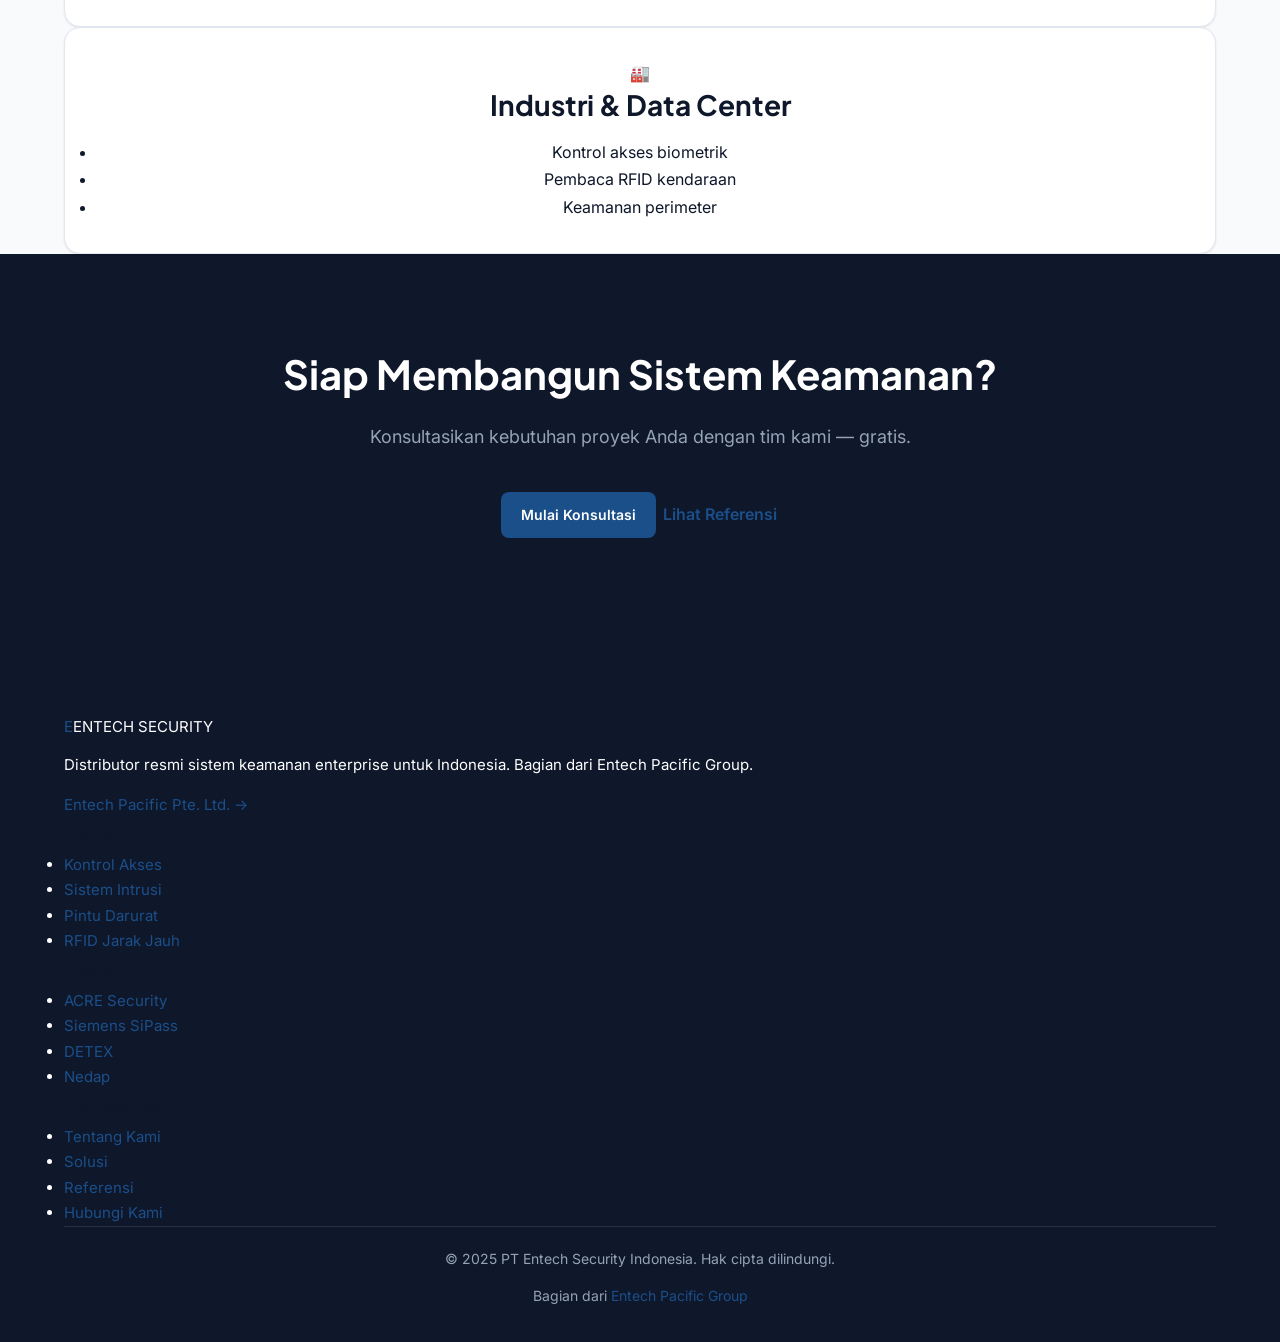
==== commit 241d1652: "fix: align dropdown class names - has-dropdown→nav-dropdown, dropdown→dropdown-menu across all 14 pa" ====
--- a/index.html
+++ b/index.html
@@ -22,8 +22,8 @@
     </a>
     <ul class="nav-links">
       <li><a href="index.html" class="active">Beranda</a></li>
-      <li class="has-dropdown"><a href="products.html">Produk ▾</a>
-        <ul class="dropdown">
+      <li class="nav-dropdown"><a href="products.html" class="dropdown-toggle">Produk ▾</a>
+        <ul class="dropdown-menu">
           <li><a href="products.html#access-control">Kontrol Akses</a></li>
           <li><a href="products.html#intrusion">Sistem Intrusi</a></li>
           <li><a href="products.html#exit-hardware">Pintu Darurat</a></li>
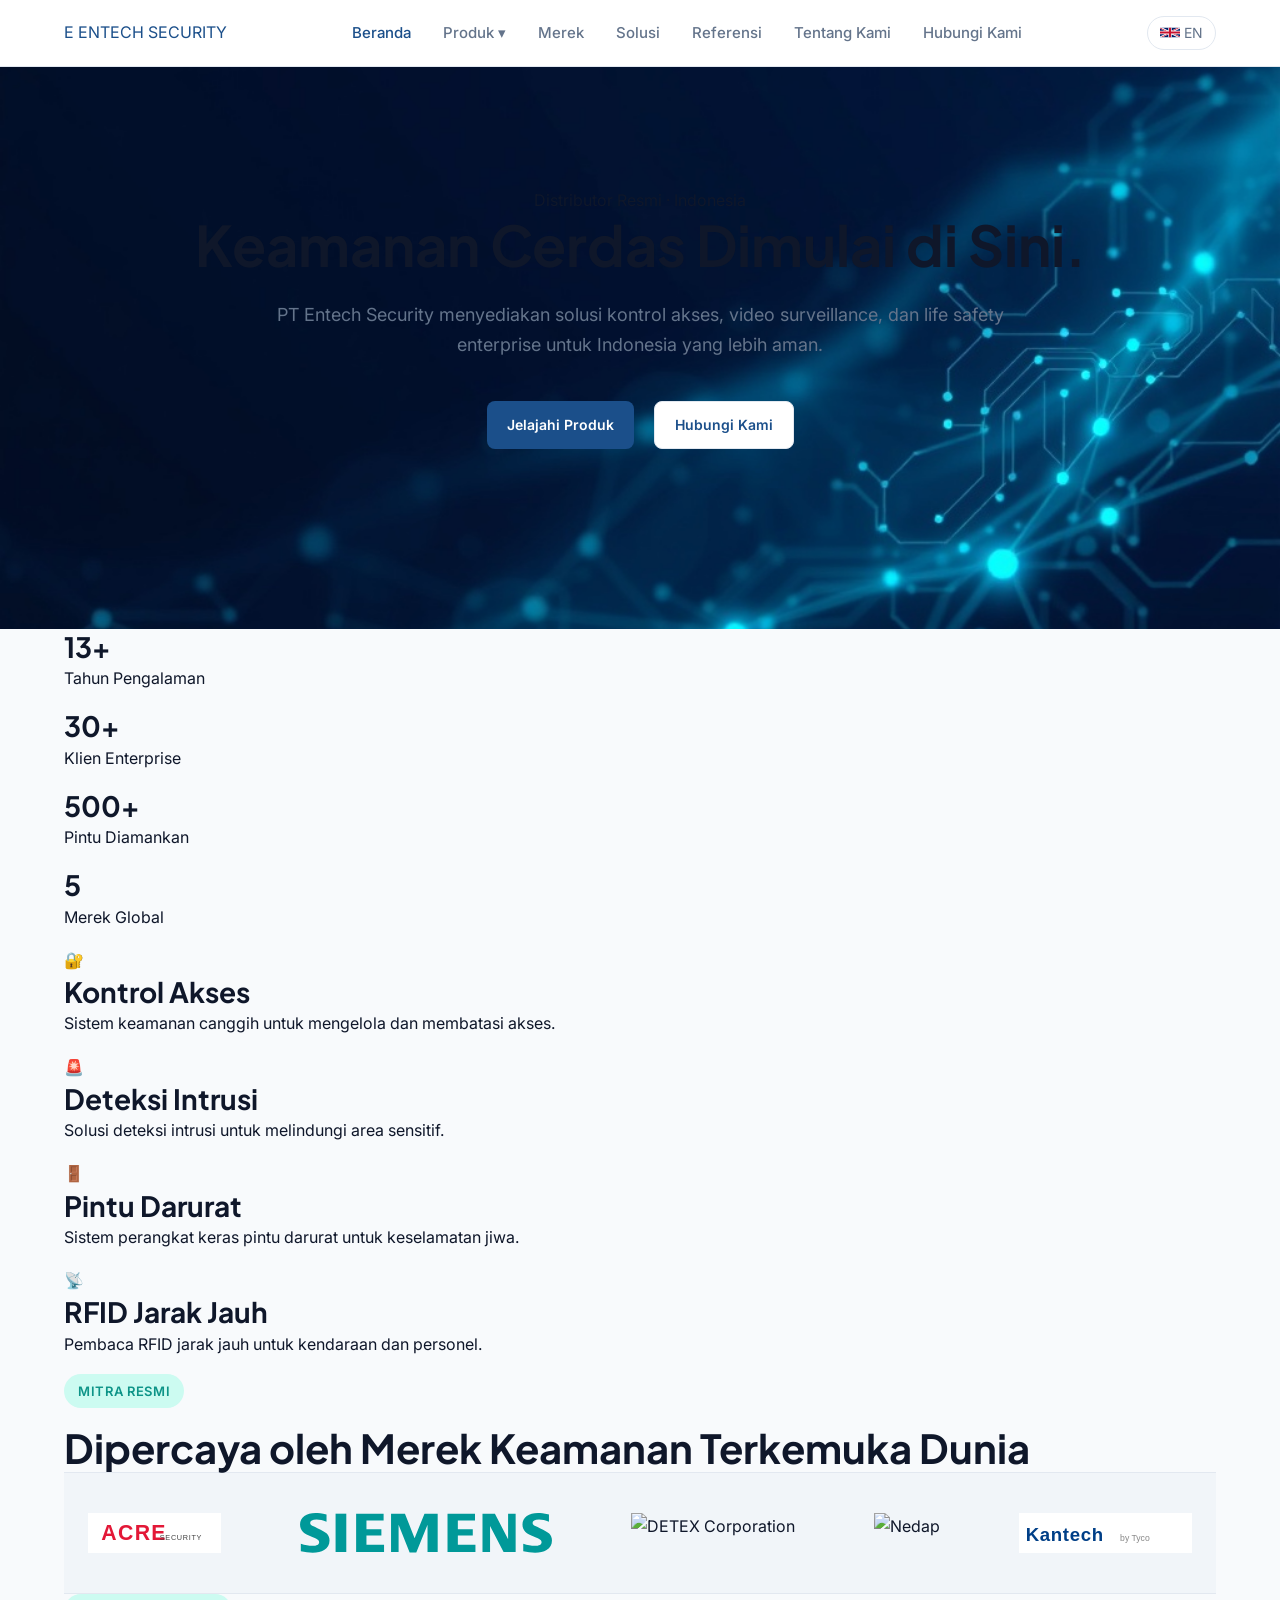
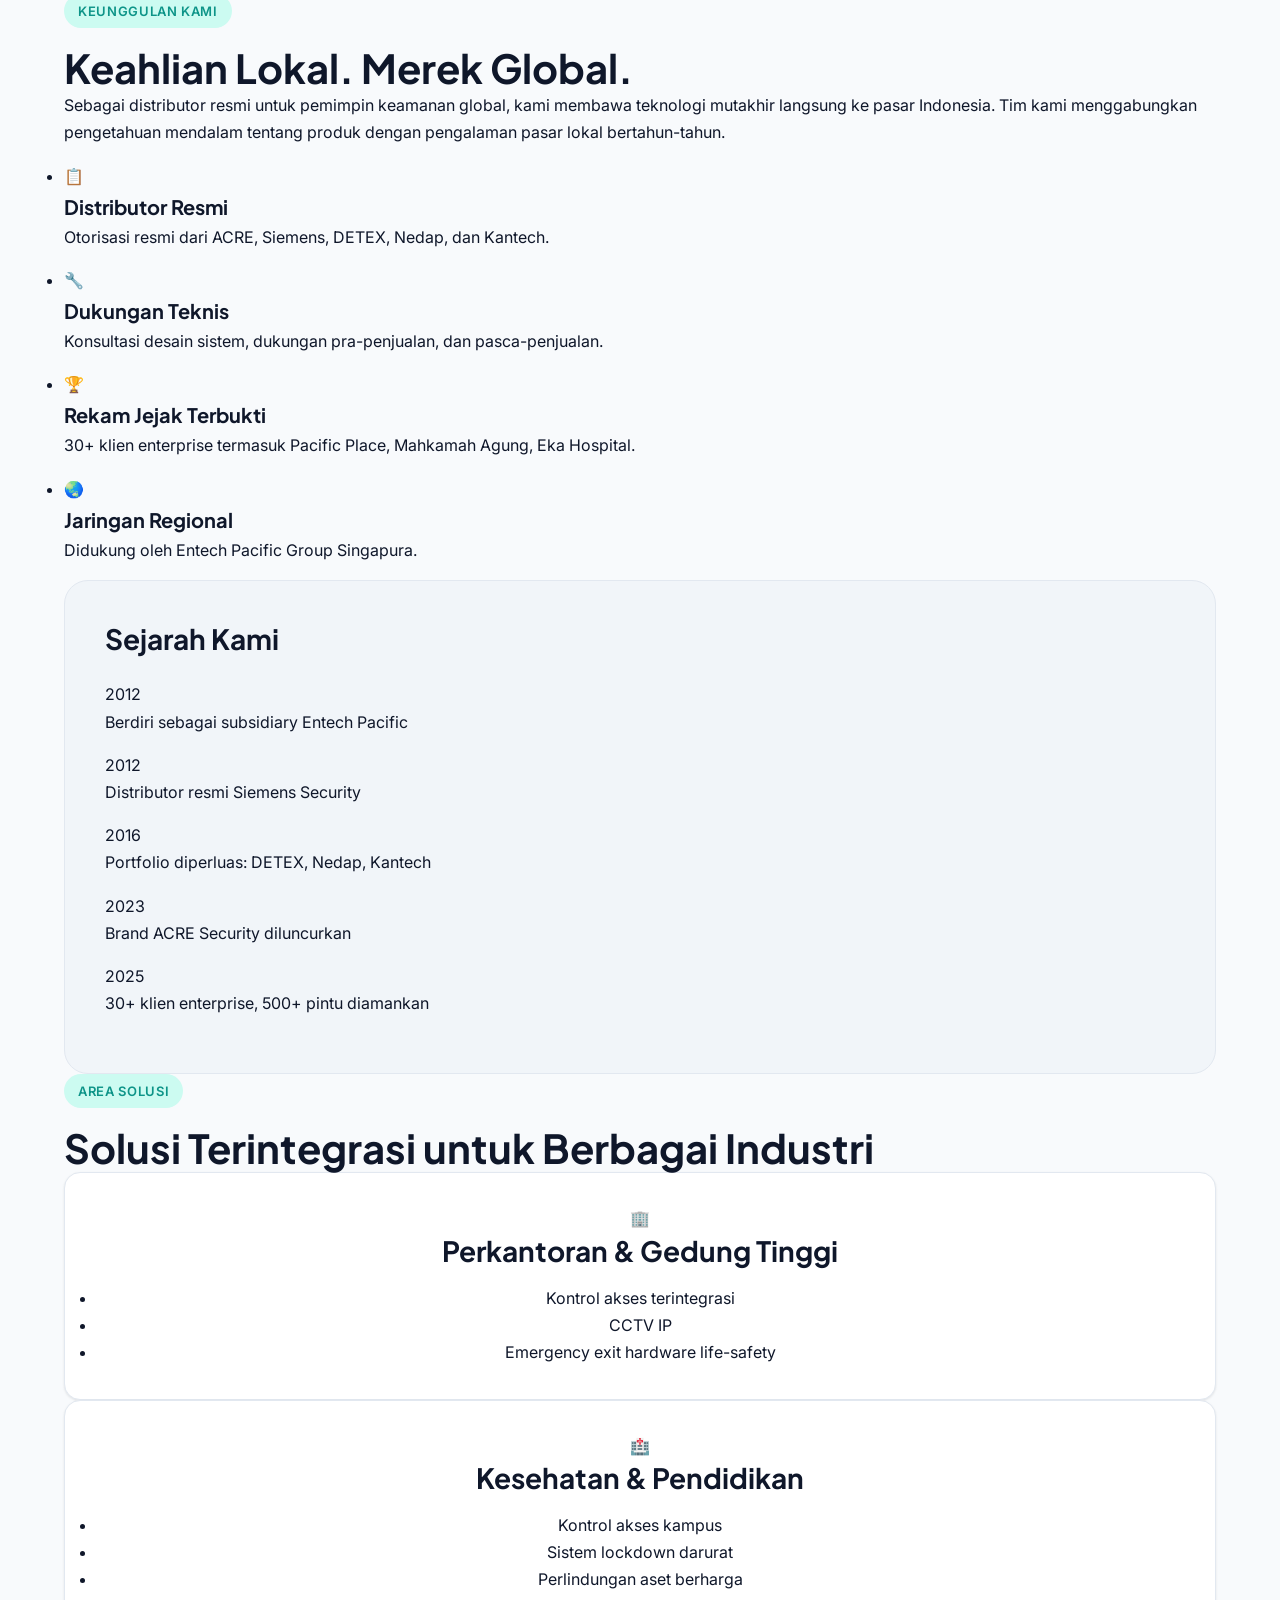
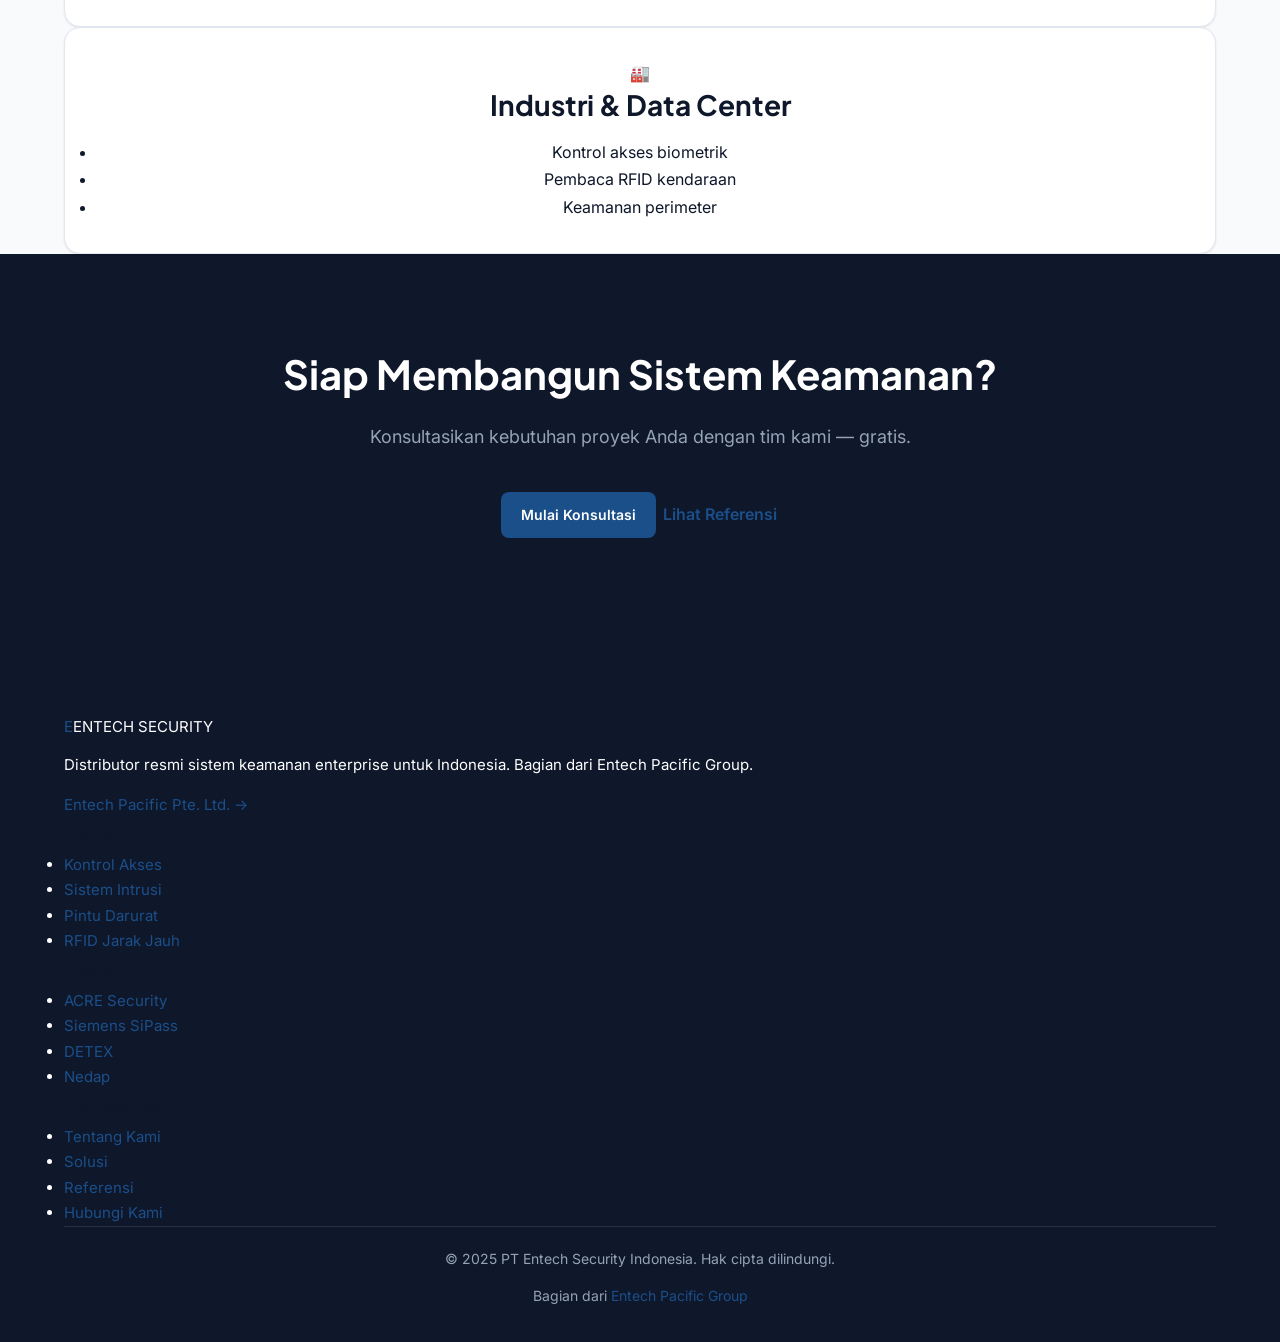
==== commit c53ceabc: "fix: replace emoji flags with proper SVG flag images for lang-switch (Windows compat)" ====
--- a/index.html
+++ b/index.html
@@ -37,7 +37,7 @@
       <li><a href="about.html">Tentang Kami</a></li>
       <li><a href="contact.html" class="nav-cta">Hubungi Kami</a></li>
     </ul>
-    <a href="en/index.html" class="lang-switch">🇬🇧 EN</a>
+    <a href="en/index.html" class="lang-switch"><img src="img/flags/gb.svg" alt="EN" style="width:20px;height:13px;border-radius:2px;vertical-align:middle;margin-right:4px;">EN</a>
     <button class="nav-hamburger" id="navHamburger" aria-label="Toggle menu"><span></span><span></span><span></span></button>
   </nav>
 </header>
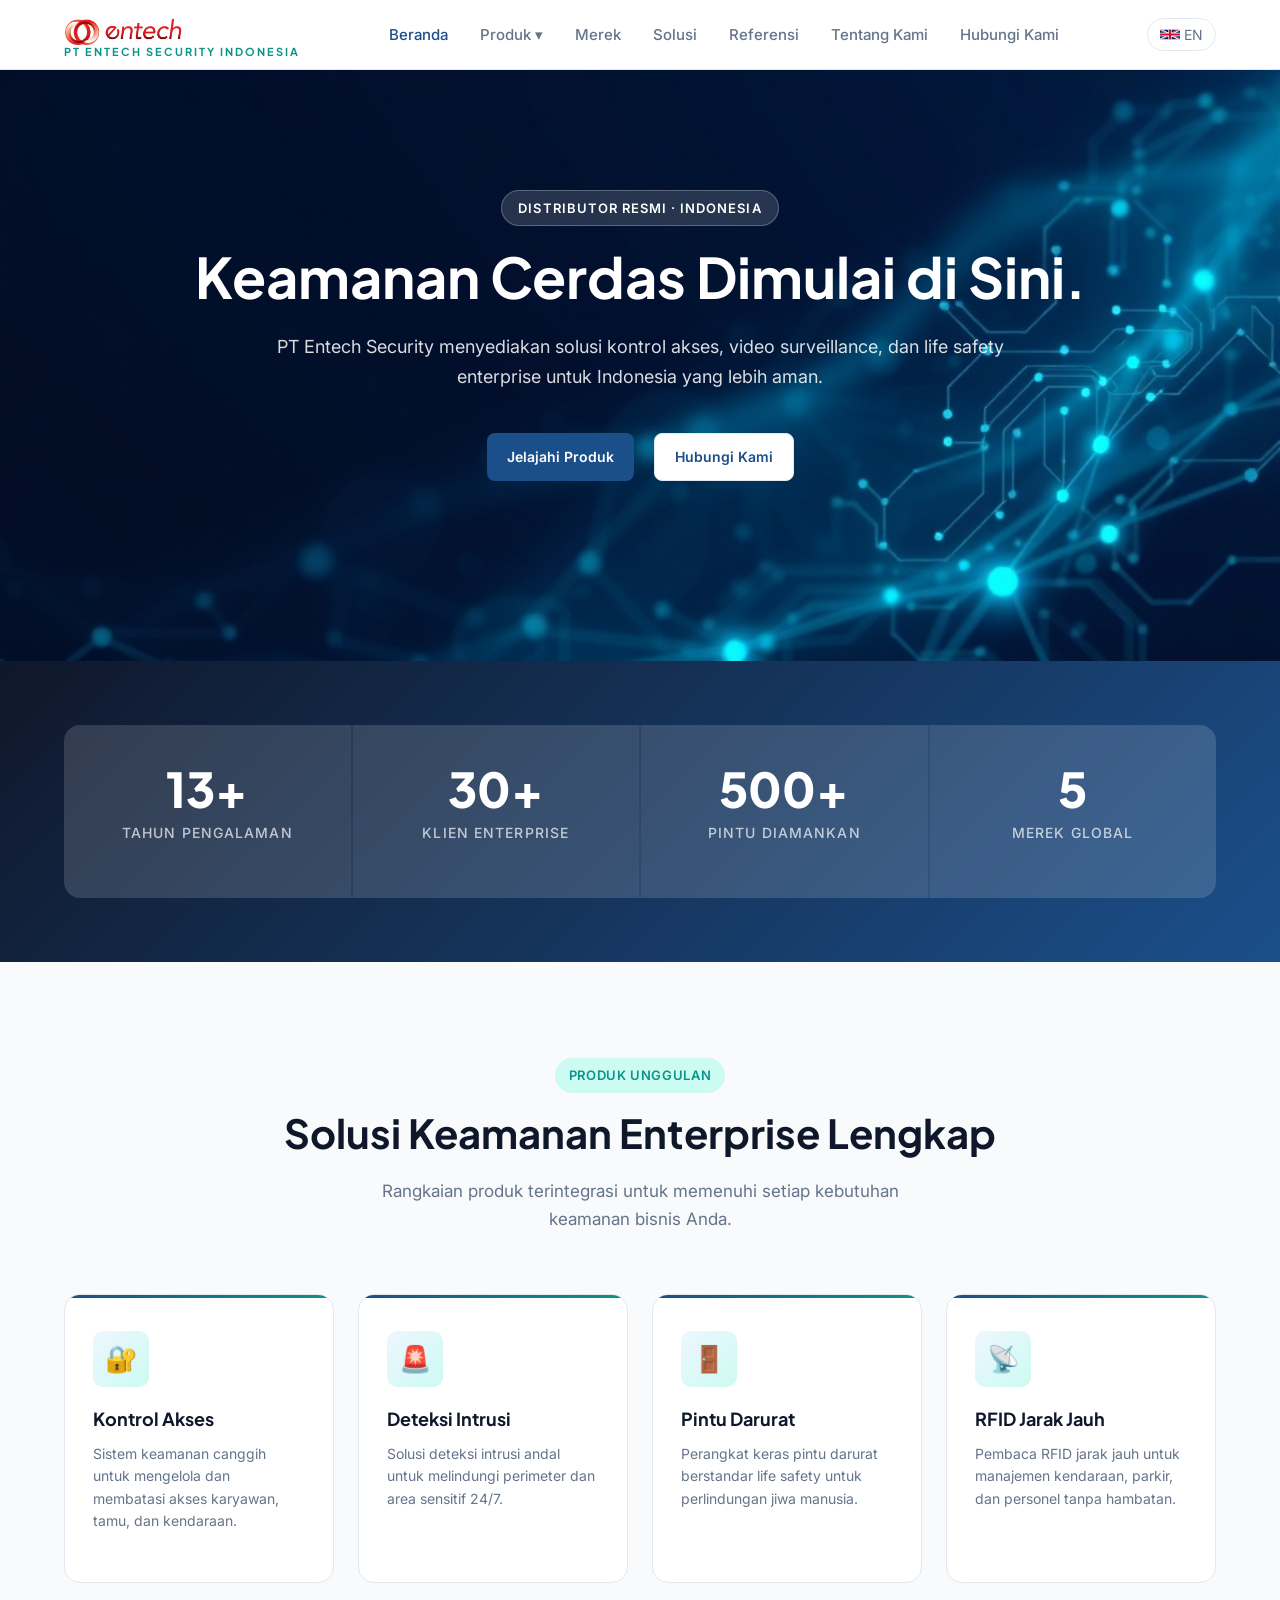
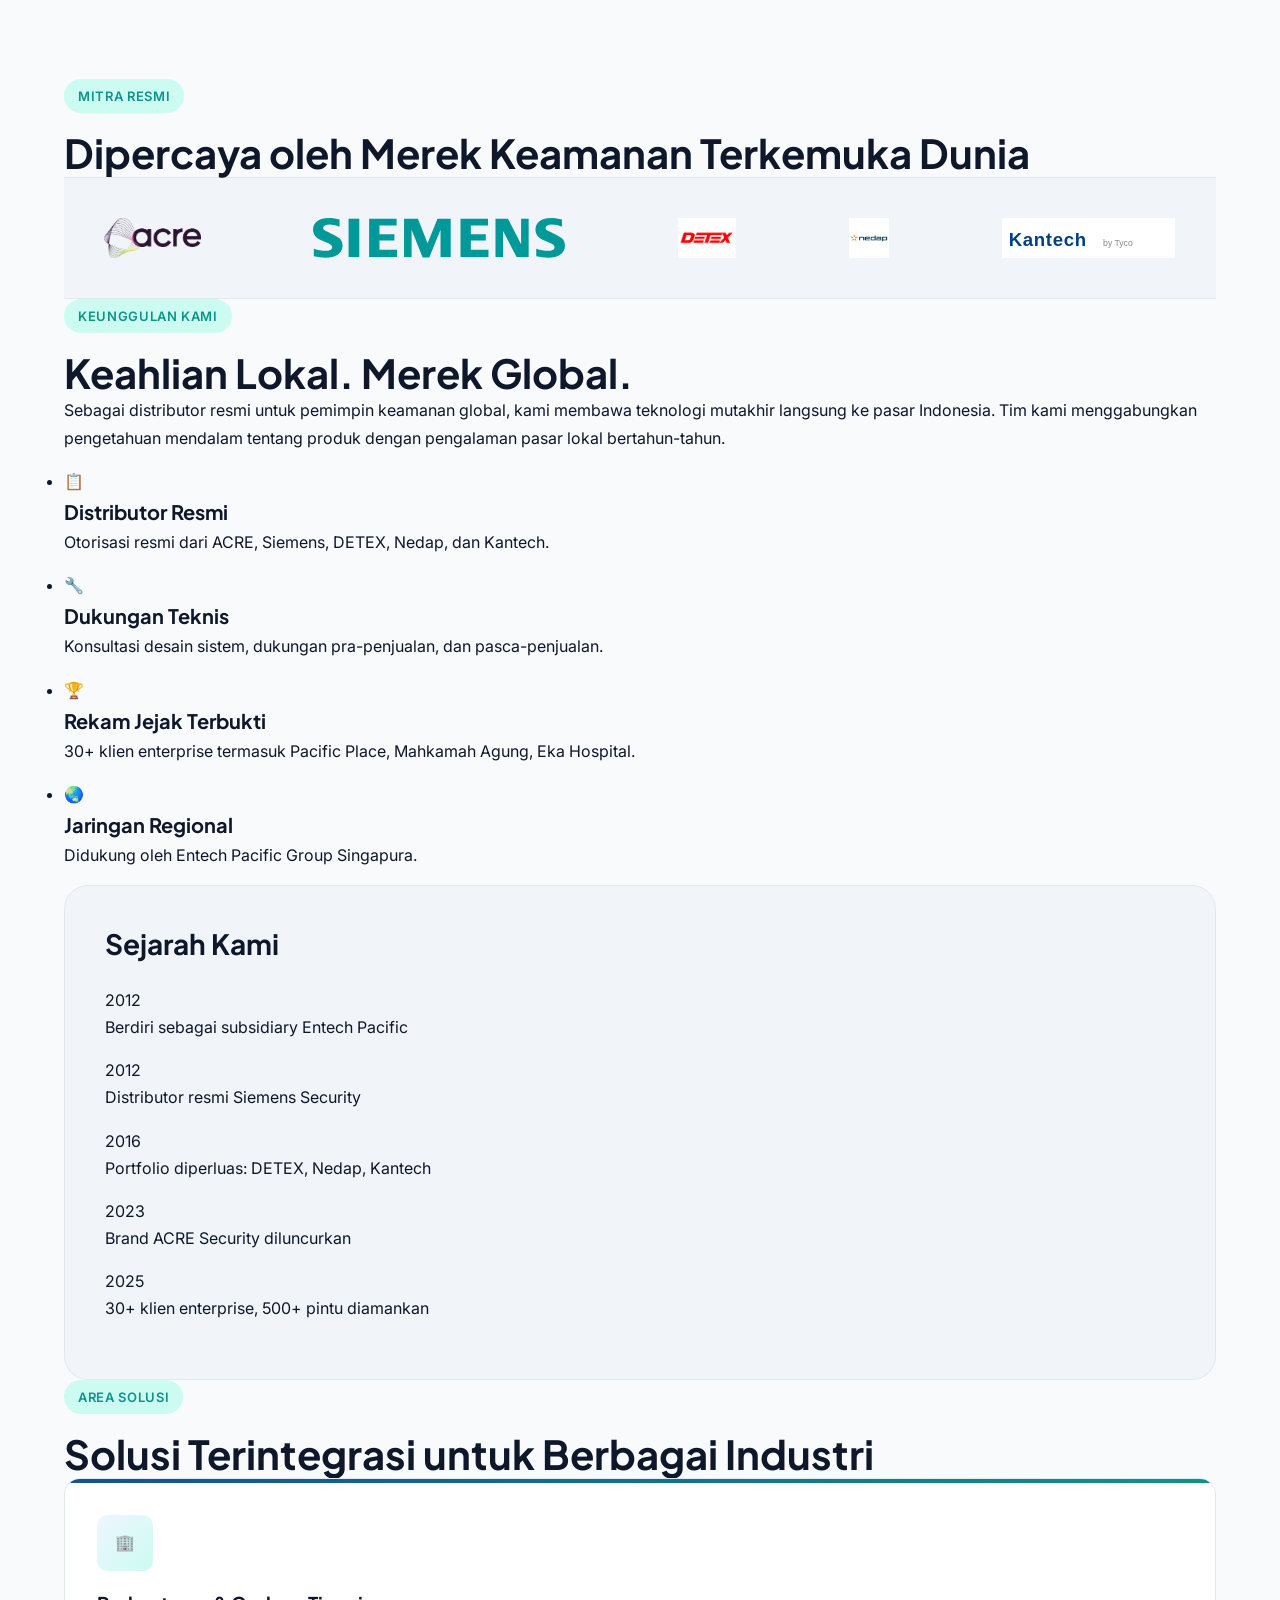
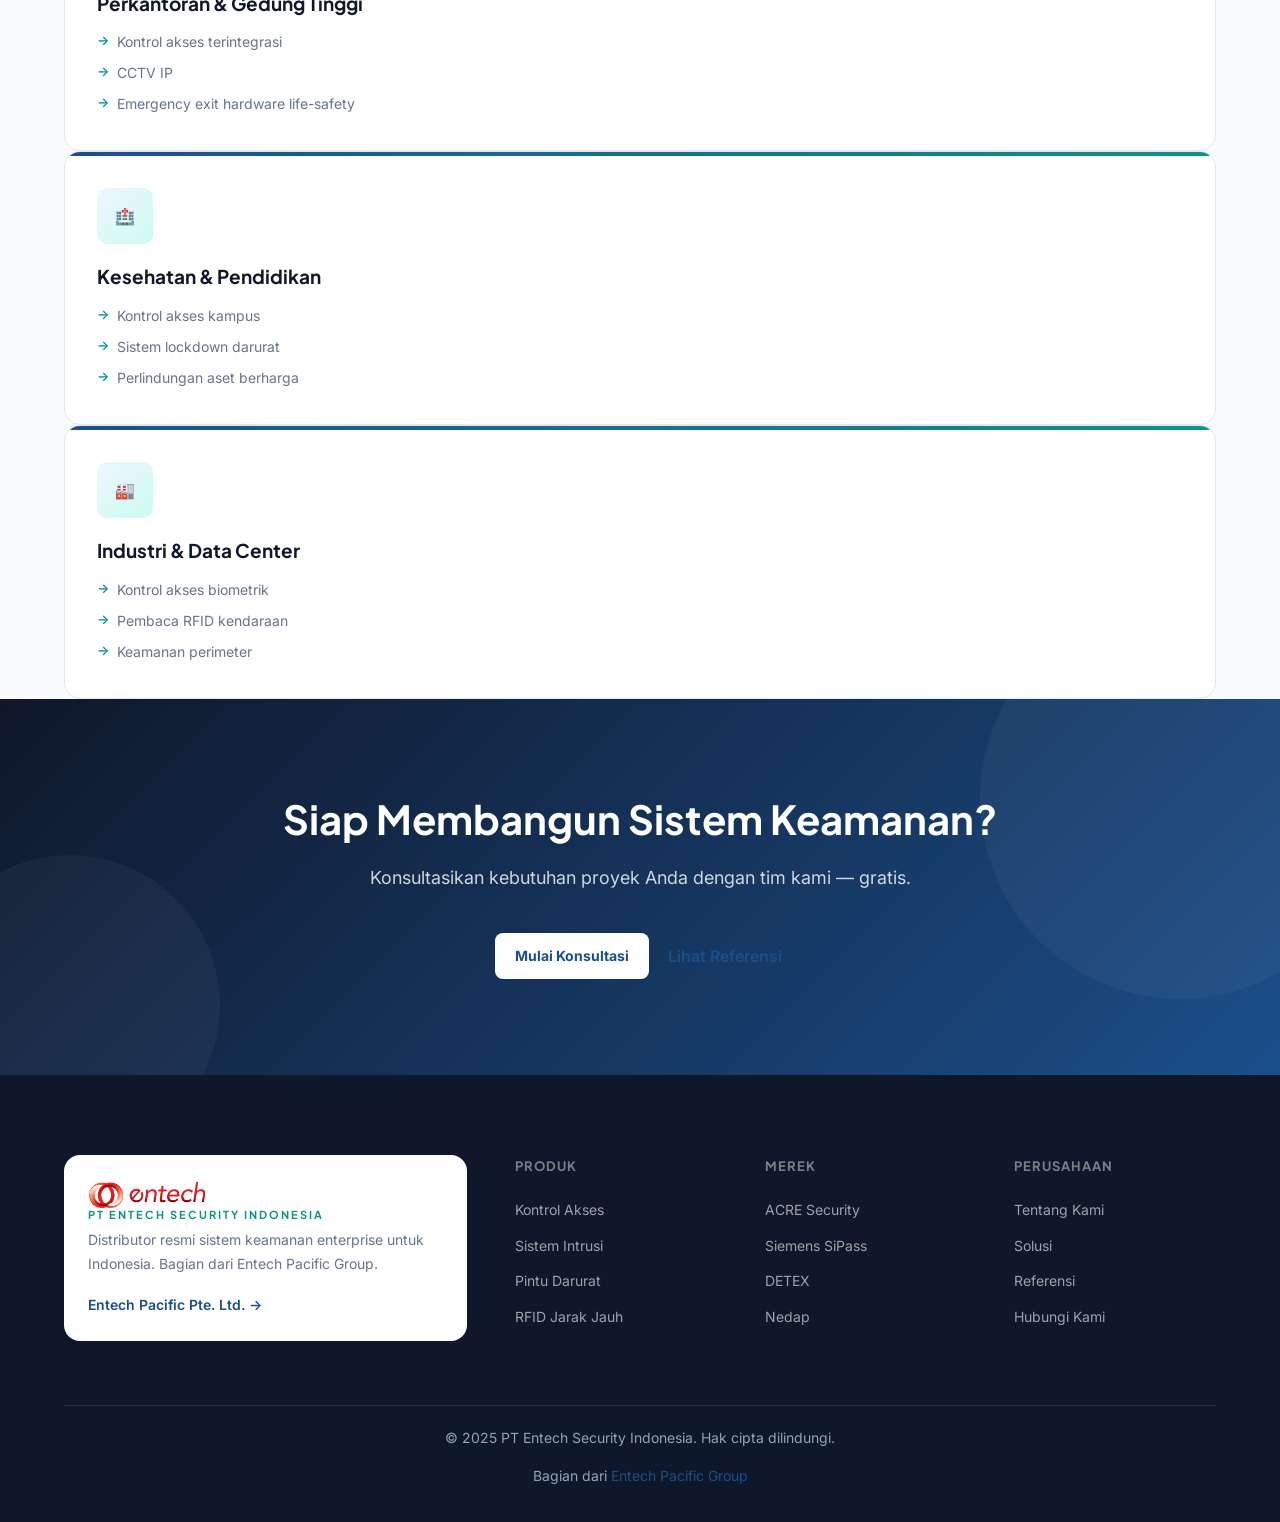
==== commit a40fd333: "change on index for all" ====
--- a/index.html
+++ b/index.html
@@ -17,8 +17,8 @@
 <header class="site-header" id="site-header">
   <nav class="nav-container">
     <a href="index.html" class="nav-logo">
-      <span class="logo-mark">E</span>
-      <span class="logo-text">ENTECH <span class="logo-sub">SECURITY</span></span>
+      <span class="logo-mark"><img src="img/logos/entech-logo.jpg" alt="PT Entech Security Indonesia" style="width:auto;height: 30px;"></span>
+      <span class="logo-text"><span class="logo-sub">PT ENTECH SECURITY INDONESIA</span></span>
     </a>
     <ul class="nav-links">
       <li><a href="index.html" class="active">Beranda</a></li>
@@ -55,7 +55,7 @@
     </div>
   </section>
 
-  <section class="stats-section bg-alt">
+  <section class="stats-section">
     <div class="container fade-in">
       <div class="stats-grid">
         <div class="stat-item">
@@ -80,26 +80,31 @@
 
   <section class="features-section">
     <div class="container fade-in">
+      <div class="section-header">
+        <span class="section-tag">Produk Unggulan</span>
+        <h2>Solusi Keamanan Enterprise Lengkap</h2>
+        <p>Rangkaian produk terintegrasi untuk memenuhi setiap kebutuhan keamanan bisnis Anda.</p>
+      </div>
       <div class="features-grid">
         <div class="feature-card">
           <span class="feature-icon">🔐</span>
           <h3>Kontrol Akses</h3>
-          <p>Sistem keamanan canggih untuk mengelola dan membatasi akses.</p>
+          <p>Sistem keamanan canggih untuk mengelola dan membatasi akses karyawan, tamu, dan kendaraan.</p>
         </div>
         <div class="feature-card">
           <span class="feature-icon">🚨</span>
           <h3>Deteksi Intrusi</h3>
-          <p>Solusi deteksi intrusi untuk melindungi area sensitif.</p>
+          <p>Solusi deteksi intrusi andal untuk melindungi perimeter dan area sensitif 24/7.</p>
         </div>
         <div class="feature-card">
           <span class="feature-icon">🚪</span>
           <h3>Pintu Darurat</h3>
-          <p>Sistem perangkat keras pintu darurat untuk keselamatan jiwa.</p>
+          <p>Perangkat keras pintu darurat berstandar life safety untuk perlindungan jiwa manusia.</p>
         </div>
         <div class="feature-card">
           <span class="feature-icon">📡</span>
           <h3>RFID Jarak Jauh</h3>
-          <p>Pembaca RFID jarak jauh untuk kendaraan dan personel.</p>
+          <p>Pembaca RFID jarak jauh untuk manajemen kendaraan, parkir, dan personel tanpa hambatan.</p>
         </div>
       </div>
     </div>
@@ -110,10 +115,10 @@
       <span class="section-tag">Mitra Resmi</span>
       <h2>Dipercaya oleh Merek Keamanan Terkemuka Dunia</h2>
       <div class="brands-strip">
-        <img src="img/logos/acre-logo.svg" alt="ACRE Security" style="height:40px;object-fit:contain;" />
+        <img src="img/logos/acre-logo.png" alt="ACRE Security" style="height:40px;object-fit:contain;" />
         <img src="img/logos/siemens-logo.svg" alt="Siemens SiPass" style="height:40px;object-fit:contain;" />
         <img src="img/logos/detex-logo.png" alt="DETEX Corporation" style="height:40px;object-fit:contain;" />
-        <img src="img/logos/nedap-logo.svg" alt="Nedap" style="height:40px;object-fit:contain;" />
+        <img src="img/logos/nedap-logo.png" alt="Nedap" style="height:40px;object-fit:contain;" />
         <img src="img/logos/kantech-logo.svg" alt="Kantech by Tyco" style="height:40px;object-fit:contain;" />
       </div>
     </div>
@@ -239,8 +244,8 @@
     <div class="footer-grid">
       <div class="footer-brand">
         <a href="index.html" class="nav-logo" style="margin-bottom:12px;display:inline-flex;">
-          <span class="logo-mark">E</span>
-          <span class="logo-text" style="color:white;">ENTECH <span class="logo-sub">SECURITY</span></span>
+          <span class="logo-mark"><img src="img/logos/entech-logo.jpg" alt="PT Entech Security Indonesia" style="width:auto;height:30px;"></span>
+          <span class="logo-text"><span class="logo-sub">PT ENTECH SECURITY INDONESIA</span></span>
         </a>
         <p>Distributor resmi sistem keamanan enterprise untuk Indonesia. Bagian dari Entech Pacific Group.</p>
         <a href="https://www.entechpacific.com" target="_blank" rel="noopener" class="footer-link">Entech Pacific Pte. Ltd. →</a>
--- a/css/style.css
+++ b/css/style.css
@@ -110,6 +110,35 @@
     border-bottom-color: transparent;
 }
 
+.nav-logo {
+    display: flex;
+    flex-direction: column;
+    align-items: flex-start;
+    gap: 0;
+    flex-shrink: 0;
+}
+
+.nav-logo img {
+    display: block;
+}
+
+.logo-text {
+    font-family: var(--font-head);
+    font-weight: 700;
+    font-size: 16px;
+    color: var(--white);
+    letter-spacing: 1px;
+}
+
+.logo-sub {
+    color: var(--teal);
+    display: block;
+    font-size: 11px;
+    letter-spacing: 2px;
+    line-height: 1;
+    margin-bottom: -4px;
+}
+
 .navbar {
     display: flex;
     justify-content: space-between;
@@ -244,22 +273,26 @@
     text-align: center;
 }
 
-.hero-badge {
+.hero-badge,
+.section-badge {
     display: inline-flex;
-    background-color: var(--accent-light);
-    color: var(--accent);
-    padding: 6px 14px;
+    background: rgba(255,255,255,0.15);
+    color: var(--white);
+    padding: 6px 16px;
     border-radius: 9999px;
     font-size: 13px;
     font-weight: 600;
     text-transform: uppercase;
-    margin-bottom: 24px;
+    letter-spacing: 0.08em;
+    margin-bottom: 20px;
+    border: 1px solid rgba(255,255,255,0.25);
+    backdrop-filter: blur(4px);
 }
 
 .hero-section h1 {
     font-size: 56px;
     line-height: 1.1;
-    color: var(--text);
+    color: var(--white);
     margin-bottom: 24px;
 }
 
@@ -269,7 +302,7 @@
 
 .hero-section .hero-subtitle {
     font-size: 18px;
-    color: var(--text-muted);
+    color: rgba(255,255,255,0.85);
     max-width: 760px;
     margin-left: auto;
     margin-right: auto;
@@ -419,6 +452,110 @@
     margin-right: auto;
 }
 
+/* FEATURES SECTION */
+.features-section {
+    padding: 96px 0;
+    background: var(--bg);
+}
+
+.features-grid {
+    display: grid;
+    grid-template-columns: repeat(4, 1fr);
+    gap: 24px;
+}
+
+.feature-card {
+    background: var(--white);
+    border: 1px solid var(--border);
+    border-radius: var(--radius-lg);
+    padding: 36px 28px;
+    position: relative;
+    overflow: hidden;
+    transition: var(--transition);
+}
+
+.feature-card::before {
+    content: '';
+    position: absolute;
+    top: 0; left: 0; right: 0;
+    height: 3px;
+    background: linear-gradient(90deg, var(--accent), var(--teal));
+}
+
+.feature-card:hover {
+    box-shadow: var(--shadow-lg);
+    transform: translateY(-6px);
+    border-color: var(--accent-mid);
+}
+
+.feature-icon {
+    width: 56px;
+    height: 56px;
+    background: linear-gradient(135deg, var(--accent-light), var(--teal-light));
+    border-radius: var(--radius);
+    display: flex;
+    align-items: center;
+    justify-content: center;
+    font-size: 26px;
+    margin-bottom: 20px;
+}
+
+.feature-card h3 {
+    font-size: 18px;
+    font-weight: 700;
+    color: var(--text);
+    margin-bottom: 12px;
+}
+
+.feature-card p {
+    font-size: 14px;
+    color: var(--text-muted);
+    line-height: 1.6;
+}
+
+/* STATS SECTION */
+.stats-section {
+    padding: 64px 0;
+    background: linear-gradient(135deg, var(--navy) 0%, var(--accent) 100%);
+}
+
+.stats-grid {
+    display: grid;
+    grid-template-columns: repeat(4, 1fr);
+    gap: 2px;
+    background-color: rgba(255,255,255,0.1);
+    border-radius: var(--radius-lg);
+    overflow: hidden;
+}
+
+.stat-item {
+    background: rgba(255,255,255,0.05);
+    padding: 40px 32px;
+    text-align: center;
+    transition: var(--transition);
+}
+
+.stat-item:hover {
+    background: rgba(255,255,255,0.12);
+}
+
+.stat-item h3 {
+    font-family: var(--font-head);
+    font-size: 48px;
+    font-weight: 800;
+    color: var(--white);
+    line-height: 1;
+    margin-bottom: 8px;
+}
+
+.stat-item p {
+    font-size: 14px;
+    font-weight: 500;
+    color: rgba(255,255,255,0.7);
+    text-transform: uppercase;
+    letter-spacing: 0.08em;
+}
+
 /* BRANDS STRIP */
 .brands-strip {
     background-color: var(--bg-alt);
@@ -708,133 +845,237 @@
 }
 
 /* BRANDS PAGE */
-.brands-grid {
-    display: grid;
-    grid-template-columns: repeat(2, 1fr);
-    gap: 40px;
+.brands-list-section {
+    padding: 80px 0;
+    background: var(--bg-alt);
+}
+
+.brands-list-section .container {
+    display: flex;
+    flex-direction: column;
+    gap: 24px;
 }
 
 .brand-card {
-    background-color: var(--white);
-    border: 1px solid var(--border);
+    background: var(--white);
+    border: 1px solid var(--border);
+    border-radius: var(--radius-lg);
+    padding: 32px;
+    transition: var(--transition);
+    display: flex;
+    gap: 32px;
+    align-items: flex-start;
+    position: relative;
+    overflow: hidden;
+}
+
+.brand-card::before {
+    content: '';
+    position: absolute;
+    left: 0; top: 0; bottom: 0;
+    width: 4px;
+    background: linear-gradient(180deg, var(--accent), var(--teal));
+    border-radius: var(--radius-lg) 0 0 var(--radius-lg);
+}
+
+.brand-card:hover {
+    box-shadow: var(--shadow-lg);
+    transform: translateY(-4px);
+    border-color: var(--accent-mid);
+}
+
+.brand-logo-box {
+    flex-shrink: 0;
+    width: 160px;
+    height: 96px;
+    background: var(--white);
+    border: 1px solid var(--border);
+    border-radius: var(--radius);
+    display: flex;
+    align-items: center;
+    justify-content: center;
+    padding: 16px;
     box-shadow: var(--shadow-sm);
-    border-radius: var(--radius-lg);
-    padding: 40px;
-    transition: var(--transition);
-    display: flex;
-    flex-direction: column;
-}
-
-.brand-card:hover {
-    box-shadow: var(--shadow);
-    transform: translateY(-5px);
-}
-
-.brand-card .brand-logo {
-    margin-bottom: 24px;
-    height: 80px; /* Adjust as needed */
-    display: flex;
-    align-items: center;
-    justify-content: center;
-    font-size: 48px; /* Placeholder for logo */
+}
+
+.brand-logo-box img {
+    max-width: 100%;
+    max-height: 100%;
+    width: auto;
+    height: auto;
+    object-fit: contain;
+}
+
+.brand-logo-box .brand-icon {
+    font-size: 36px;
+    line-height: 1;
+}
+
+.brand-card-content {
+    flex: 1;
+    min-width: 0;
+}
+
+.brand-card-header {
+    display: flex;
+    align-items: center;
+    gap: 10px;
+    margin-bottom: 12px;
+    flex-wrap: wrap;
+}
+
+.brand-card-header h2,
+.brand-card-header h3 {
+    margin: 0;
+    font-size: 20px;
+    font-weight: 700;
     color: var(--text);
-}
-
-.brand-card h3 {
-    margin-bottom: 16px;
-}
-
-.brand-card p {
-    color: var(--text-muted);
-    flex-grow: 1;
-}
-
-.brand-card .product-list ul {
-    list-style: none;
-    margin-top: 24px;
-    display: flex;
-    flex-wrap: wrap;
-    gap: 8px;
-}
-
-.brand-card .product-list li {
-    background-color: var(--bg-alt);
-    color: var(--text-muted);
-    padding: 6px 12px;
+    line-height: 1.3;
+}
+
+.tag-pill {
+    background: var(--accent-light);
+    color: var(--accent);
+    border: 1px solid var(--accent-mid);
+    padding: 3px 12px;
     border-radius: 9999px;
-    font-size: 13px;
-}
-
-.brand-hero-card {
-    background-color: var(--bg-alt);
-    border: 1px solid var(--border);
-    border-radius: var(--radius-xl);
-    padding: 60px;
-    text-align: center;
-    display: flex;
-    flex-direction: column;
-    align-items: center;
-}
-.brand-hero-card .brand-chip {
-    display: inline-flex;
-    background-color: var(--accent-light);
-    color: var(--accent);
-    padding: 8px 16px;
+    font-size: 12px;
+    font-weight: 600;
+    white-space: nowrap;
+}
+
+.brand-card-body p {
+    color: var(--text-muted);
+    font-size: 15px;
+    line-height: 1.7;
+    margin-bottom: 8px;
+}
+
+.brand-products {
+    margin-top: 16px;
+}
+
+.brand-products h4 {
+    font-size: 11px;
+    font-weight: 700;
+    text-transform: uppercase;
+    letter-spacing: 1px;
+    color: var(--text-muted);
+    margin-bottom: 8px;
+}
+
+.product-pill {
+    display: inline-block;
+    background: var(--bg-alt);
+    color: var(--text);
+    border: 1px solid var(--border);
+    padding: 4px 12px;
     border-radius: 9999px;
+    font-size: 12px;
+    font-weight: 500;
+    margin: 0 4px 6px 0;
+}
+
+.brand-card .btn-link {
+    display: inline-block;
+    margin-top: 16px;
+    color: var(--accent);
     font-weight: 600;
     font-size: 14px;
-    margin-bottom: 24px;
-}
-.brand-hero-card h1 {
-    font-size: 48px;
-    margin-bottom: 24px;
-}
-.brand-hero-card p {
-    font-size: 18px;
-    color: var(--text-muted);
-    max-width: 800px;
-    margin-left: auto;
-    margin-right: auto;
+    text-decoration: none;
+    transition: var(--transition);
+}
+
+.brand-card .btn-link:hover {
+    color: var(--teal);
 }
 
 
 /* SOLUTIONS PAGE */
+.solutions-grid-section {
+    padding: 96px 0;
+}
+
 .solutions-grid {
     display: grid;
     grid-template-columns: repeat(3, 1fr);
-    gap: 32px;
+    gap: 28px;
+}
+
+.solutions-grid.two-col {
+    grid-template-columns: repeat(2, 1fr);
 }
 
 .solution-card {
     background-color: var(--white);
     border: 1px solid var(--border);
-    box-shadow: var(--shadow-sm);
     border-radius: var(--radius-lg);
-    padding: 32px;
-    text-align: center;
+    padding: 36px 32px;
     transition: var(--transition);
+    position: relative;
+    overflow: hidden;
+}
+
+.solution-card::before {
+    content: '';
+    position: absolute;
+    top: 0; left: 0; right: 0;
+    height: 4px;
+    background: linear-gradient(90deg, var(--accent), var(--teal));
+    border-radius: var(--radius-lg) var(--radius-lg) 0 0;
 }
 
 .solution-card:hover {
-    box-shadow: var(--shadow);
-    transform: translateY(-5px);
-}
-
-.solution-card .icon-header {
-    width: 72px;
-    height: 72px;
-    background-color: var(--accent-light);
-    color: var(--accent);
+    box-shadow: var(--shadow-lg);
+    transform: translateY(-6px);
+    border-color: var(--accent-mid);
+}
+
+.icon-square {
+    width: 56px;
+    height: 56px;
     border-radius: var(--radius);
-    display: inline-flex;
+    display: flex;
     align-items: center;
     justify-content: center;
-    font-size: 36px;
-    margin-bottom: 24px;
+    margin-bottom: 20px;
+}
+
+.accent-light-bg {
+    background: linear-gradient(135deg, var(--accent-light), var(--teal-light));
 }
 
 .solution-card h3 {
+    font-size: 19px;
+    font-weight: 700;
+    color: var(--text);
     margin-bottom: 16px;
+}
+
+.solution-card ul {
+    list-style: none;
+    padding: 0;
+    margin: 0;
+    display: flex;
+    flex-direction: column;
+    gap: 10px;
+}
+
+.solution-card ul li {
+    font-size: 14px;
+    color: var(--text-muted);
+    padding-left: 20px;
+    position: relative;
+    line-height: 1.5;
+}
+
+.solution-card ul li::before {
+    content: '→';
+    position: absolute;
+    left: 0;
+    color: var(--teal);
+    font-weight: 600;
+    font-size: 13px;
 }
 
 .solution-card p {
@@ -969,44 +1210,78 @@
 
 /* CTA SECTION */
 .cta-section {
-    background-color: var(--navy);
+    background: linear-gradient(135deg, var(--navy) 0%, var(--accent) 100%);
     padding: 96px 0;
     text-align: center;
     color: var(--white);
+    position: relative;
+    overflow: hidden;
+}
+
+.cta-section::before {
+    content: '';
+    position: absolute;
+    top: -100px; right: -100px;
+    width: 400px; height: 400px;
+    border-radius: 50%;
+    background: rgba(255,255,255,0.04);
+    pointer-events: none;
+}
+
+.cta-section::after {
+    content: '';
+    position: absolute;
+    bottom: -80px; left: -80px;
+    width: 300px; height: 300px;
+    border-radius: 50%;
+    background: rgba(255,255,255,0.04);
+    pointer-events: none;
 }
 
 .cta-section h2 {
     color: var(--white);
-    margin-bottom: 24px;
+    margin-bottom: 20px;
+    font-size: 40px;
+    position: relative;
 }
 
 .cta-section p {
-    color: var(--text-light);
+    color: rgba(255,255,255,0.8);
     font-size: 18px;
-    max-width: 700px;
+    max-width: 640px;
     margin-left: auto;
     margin-right: auto;
     margin-bottom: 40px;
-}
-
+    position: relative;
+}
+
+.cta-actions,
 .cta-section .btn-group {
     display: flex;
     justify-content: center;
-    gap: 20px;
+    gap: 16px;
+    position: relative;
 }
 
 .cta-section .btn-primary {
-    background-color: var(--accent);
-    color: var(--white);
+    background-color: var(--white);
+    color: var(--accent);
+    font-weight: 700;
+}
+
+.cta-section .btn-primary:hover {
+    background-color: var(--bg);
 }
 
 .cta-section .btn-secondary {
     background-color: transparent;
-    border-color: var(--text-light);
+    border: 2px solid rgba(255,255,255,0.5);
     color: var(--white);
 }
+
 .cta-section .btn-secondary:hover {
     border-color: var(--white);
+    background-color: rgba(255,255,255,0.08);
 }
 
 /* FOOTER */
@@ -1084,6 +1359,72 @@
     font-size: 14px;
 }
 
+.footer-grid {
+    display: grid;
+    grid-template-columns: 2fr 1fr 1fr 1fr;
+    gap: 48px;
+    margin-bottom: 64px;
+}
+
+.footer-brand {
+    background: var(--white);
+    border-radius: var(--radius-lg);
+    padding: 24px;
+}
+
+.footer-brand p {
+    font-size: 14px;
+    color: var(--text-muted);
+    line-height: 1.7;
+    margin-bottom: 16px;
+}
+
+.site-footer .footer-brand .logo-text {
+    color: var(--text);
+}
+
+.site-footer .footer-brand .logo-sub {
+    color: var(--teal);
+}
+
+.footer-link {
+    font-size: 14px;
+    font-weight: 600;
+    color: var(--accent);
+    text-decoration: none;
+    transition: var(--transition);
+}
+
+.footer-link:hover {
+    color: var(--teal);
+}
+
+.site-footer h4 {
+    font-size: 13px;
+    font-weight: 700;
+    letter-spacing: 1px;
+    text-transform: uppercase;
+    color: rgba(255,255,255,0.45);
+    margin-bottom: 20px;
+}
+
+.footer-grid > div > ul {
+    list-style: none;
+    display: flex;
+    flex-direction: column;
+    gap: 10px;
+}
+
+.footer-grid > div > ul li a {
+    font-size: 14px;
+    color: rgba(255,255,255,0.6);
+    transition: var(--transition);
+}
+
+.footer-grid > div > ul li a:hover {
+    color: var(--teal);
+}
+
 /* TEAM CARDS */
 .team-grid {
     display: grid;
@@ -1177,6 +1518,18 @@
     h1 { font-size: 44px; }
     h2 { font-size: 32px; }
     h3 { font-size: 24px; }
+
+    .features-grid {
+        grid-template-columns: repeat(2, 1fr);
+    }
+
+    .stats-grid {
+        grid-template-columns: repeat(2, 1fr);
+    }
+
+    .stat-item h3 {
+        font-size: 36px;
+    }
 
     .nav-links, .nav-cta {
         display: none;
@@ -1246,6 +1599,7 @@
     .ref-grid,
     .brands-grid,
     .solutions-grid,
+    .solutions-grid.two-col,
     .contact-grid,
     .team-grid {
         grid-template-columns: 1fr;
@@ -1258,6 +1612,13 @@
     .footer-main {
         grid-template-columns: 1fr;
         text-align: center;
+    }
+    .footer-grid {
+        grid-template-columns: 1fr 1fr;
+        gap: 24px;
+    }
+    .footer-brand {
+        grid-column: 1 / -1;
     }
     .footer-main .footer-col {
         margin-bottom: 30px;
@@ -1283,6 +1644,14 @@
     }
     .product-section-header .icon-wrap {
         margin-bottom: 20px;
+    }
+
+    .brand-card {
+        flex-direction: column;
+    }
+    .brand-logo-box {
+        width: 100%;
+        height: 80px;
     }
 }
 
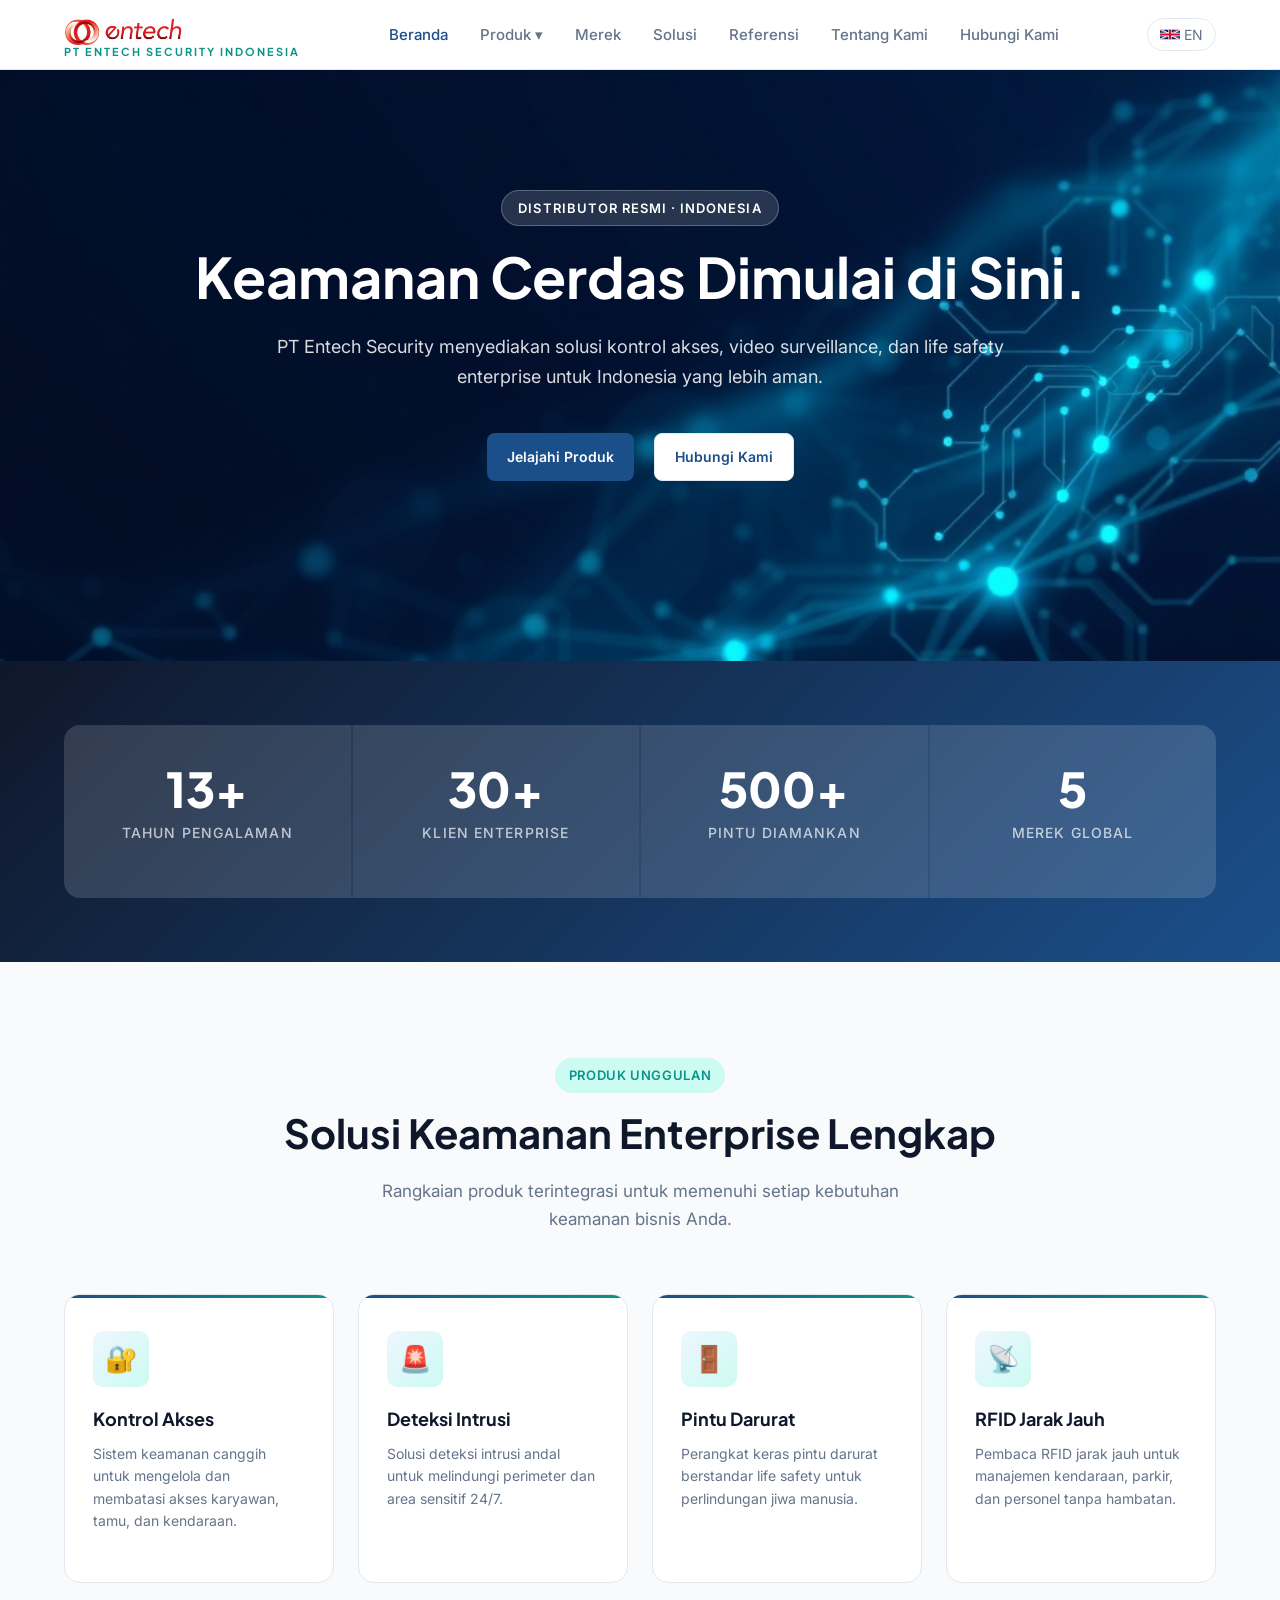
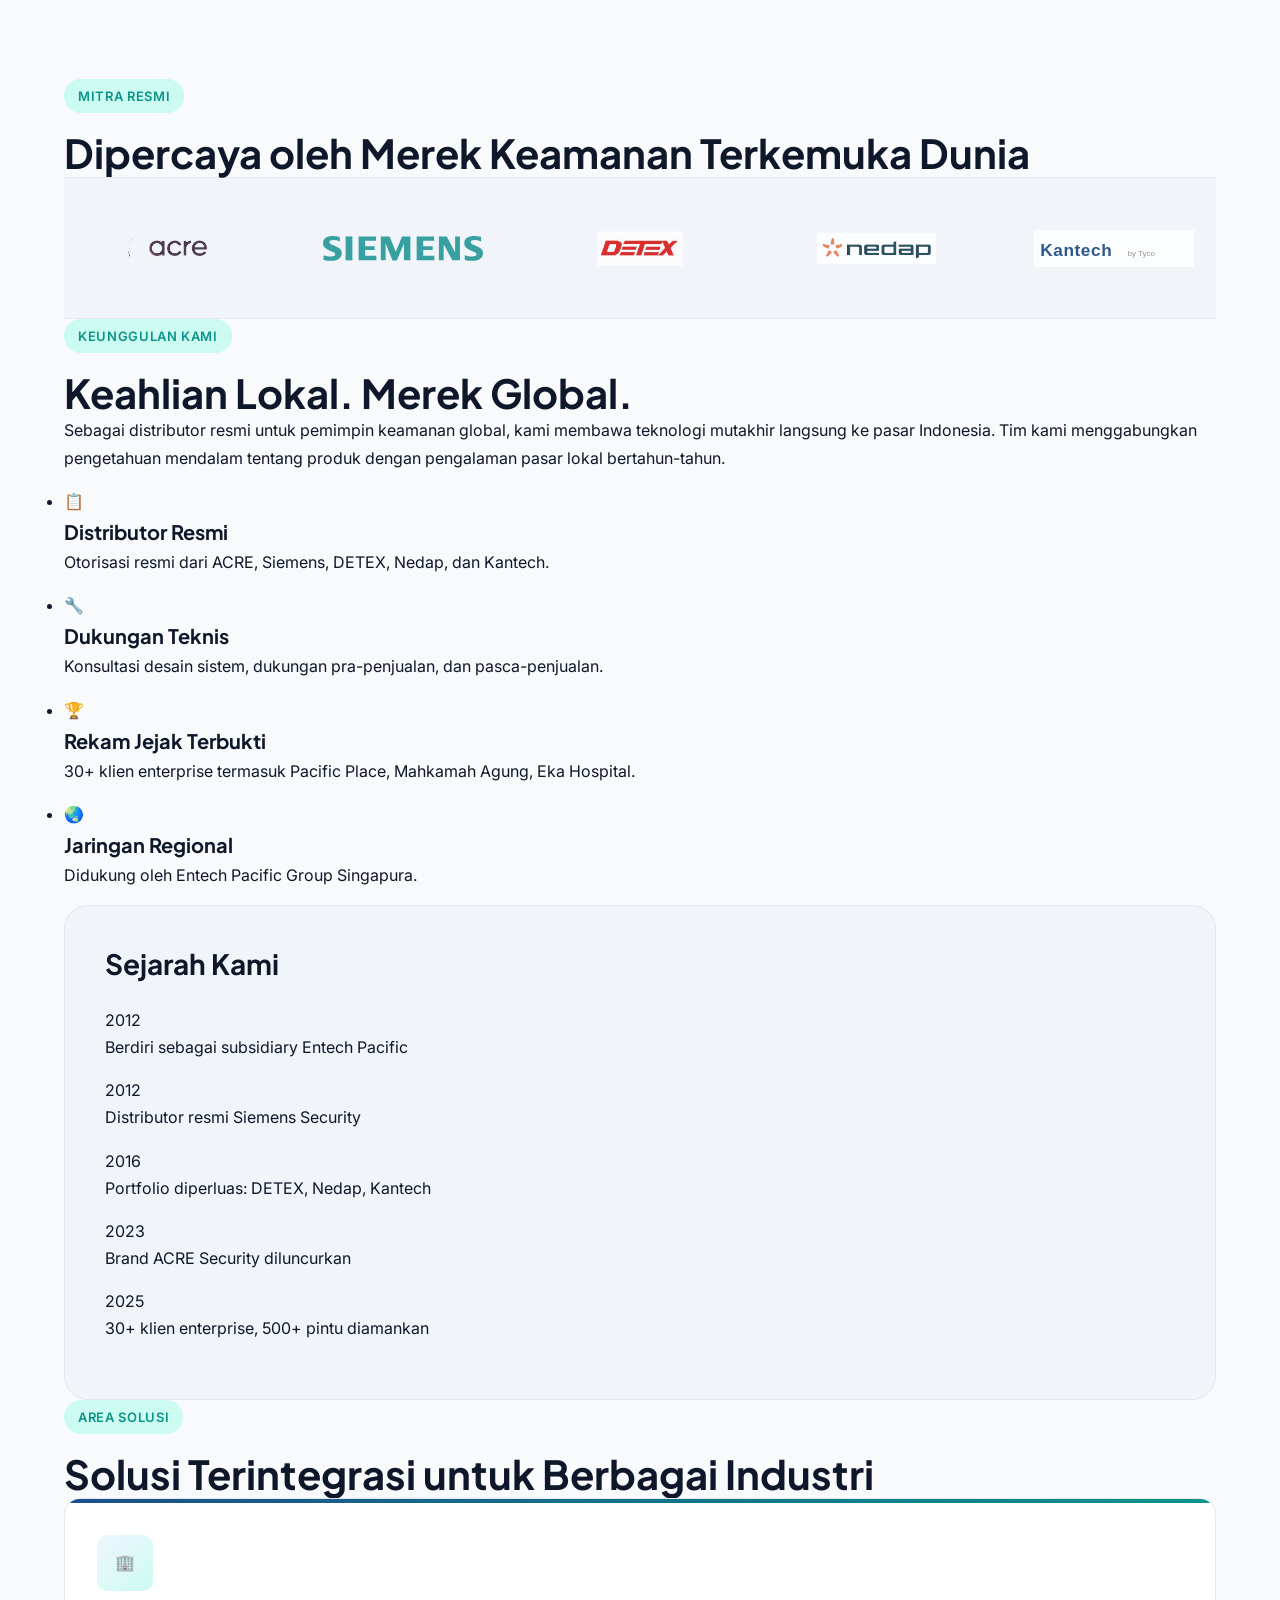
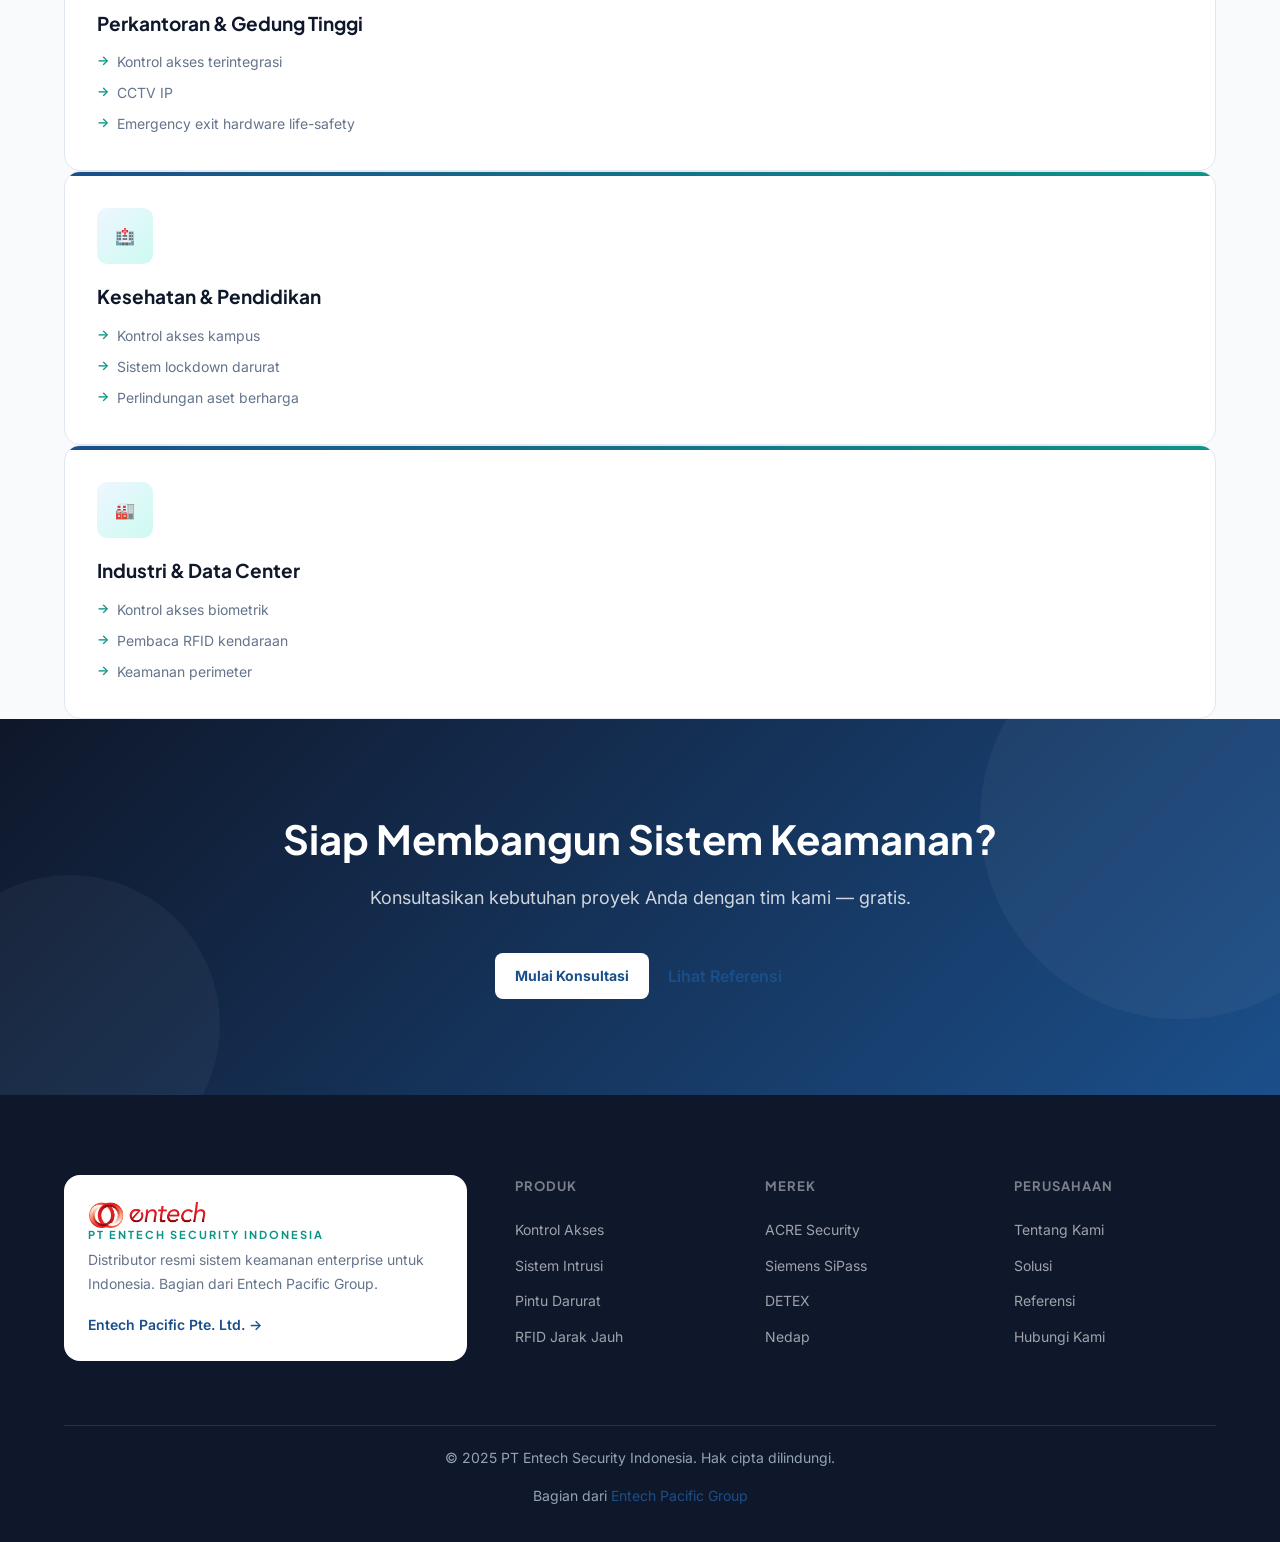
==== commit 9fa52cc4: "fix: uniform brand logos - 300x100 cropped PNGs, CSS width:160px height:60px object-fit:contain" ====
--- a/index.html
+++ b/index.html
@@ -115,11 +115,11 @@
       <span class="section-tag">Mitra Resmi</span>
       <h2>Dipercaya oleh Merek Keamanan Terkemuka Dunia</h2>
       <div class="brands-strip">
-        <img src="img/logos/acre-logo.png" alt="ACRE Security" style="height:40px;object-fit:contain;" />
-        <img src="img/logos/siemens-logo.svg" alt="Siemens SiPass" style="height:40px;object-fit:contain;" />
-        <img src="img/logos/detex-logo.png" alt="DETEX Corporation" style="height:40px;object-fit:contain;" />
-        <img src="img/logos/nedap-logo.png" alt="Nedap" style="height:40px;object-fit:contain;" />
-        <img src="img/logos/kantech-logo.svg" alt="Kantech by Tyco" style="height:40px;object-fit:contain;" />
+        <img src="img/logos/acre-logo.png" alt="ACRE Security"  />
+        <img src="img/logos/siemens-logo.svg" alt="Siemens SiPass"  />
+        <img src="img/logos/detex-logo.png" alt="DETEX Corporation"  />
+        <img src="img/logos/nedap-logo.png" alt="Nedap"  />
+        <img src="img/logos/kantech-logo.svg" alt="Kantech by Tyco"  />
       </div>
     </div>
   </section>
--- a/css/style.css
+++ b/css/style.css
@@ -569,6 +569,21 @@
     gap: 32px;
 }
 
+.brands-strip img {
+    height: 60px;
+    width: 160px;
+    object-fit: contain;
+    object-position: center;
+    filter: grayscale(20%);
+    opacity: 0.85;
+    transition: var(--transition);
+}
+
+.brands-strip img:hover {
+    filter: grayscale(0%);
+    opacity: 1;
+}
+
 .brand-logo-placeholder {
     display: inline-flex;
     align-items: center;
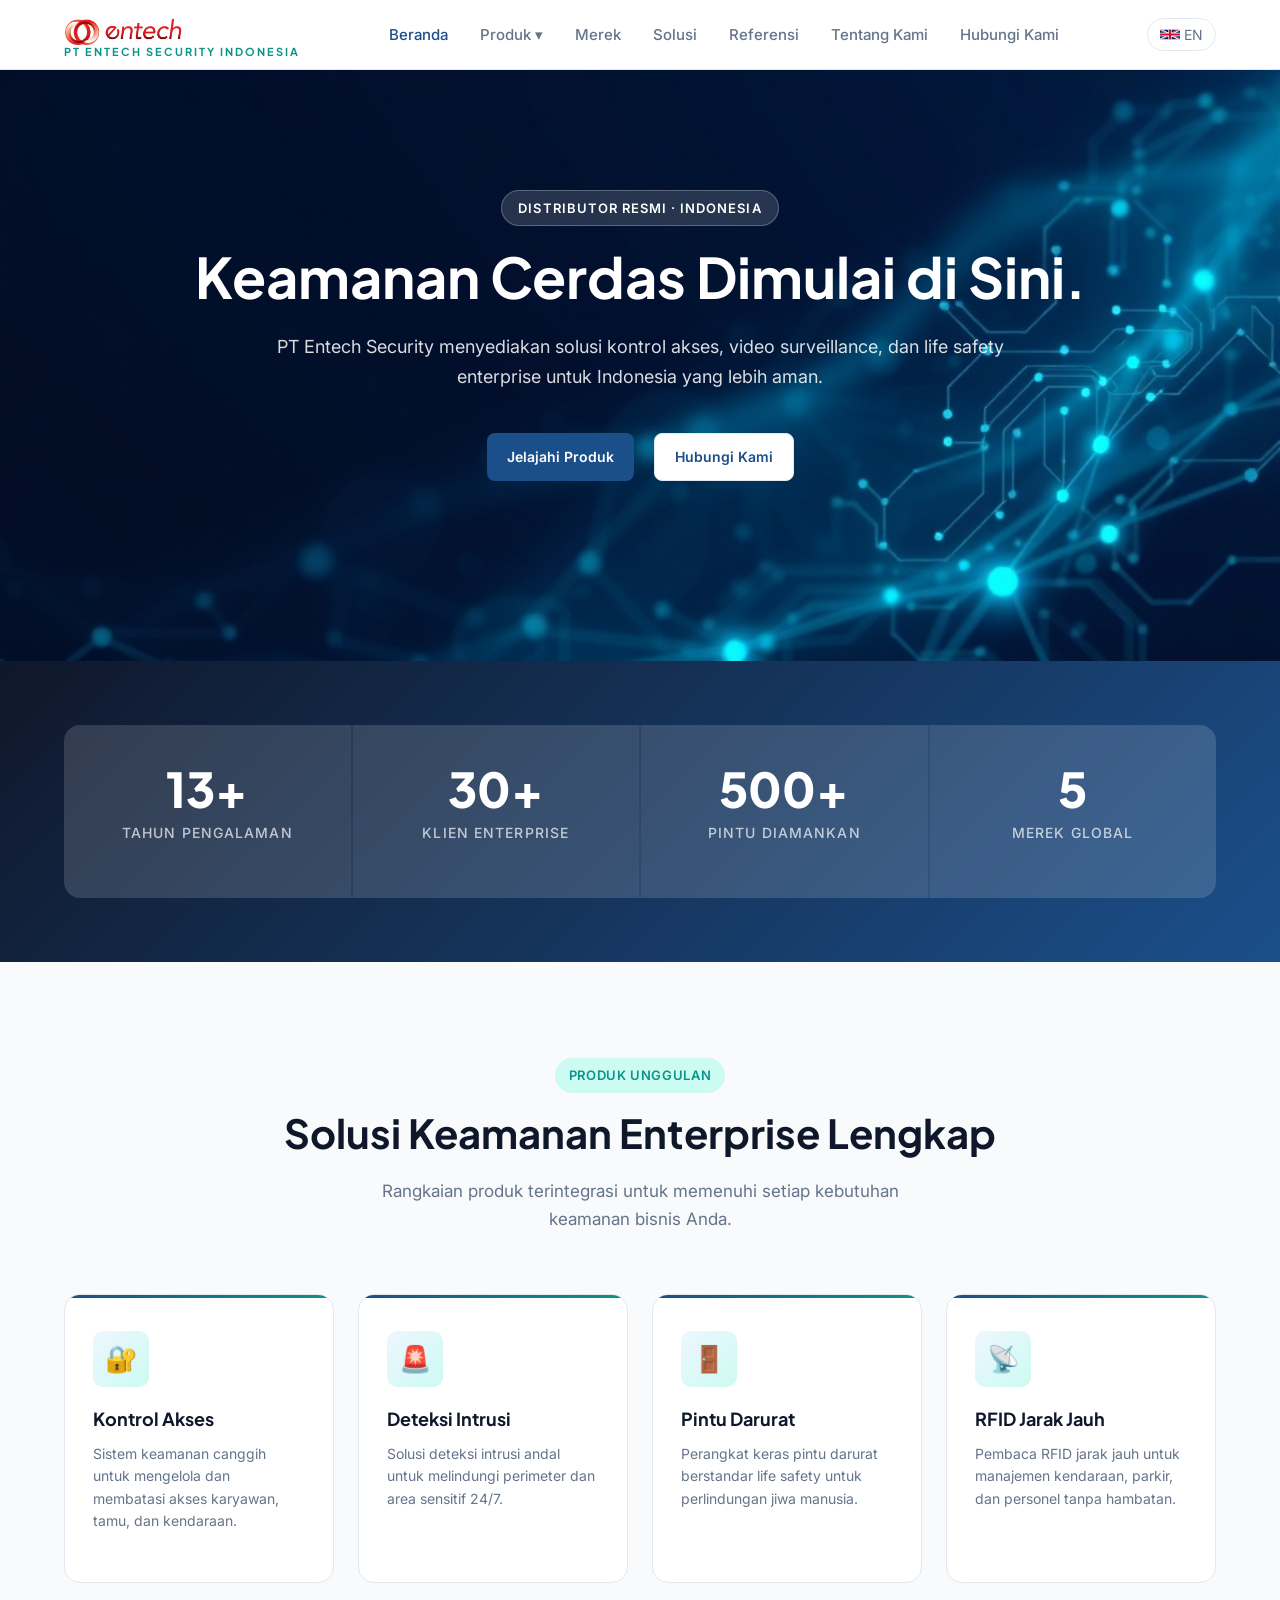
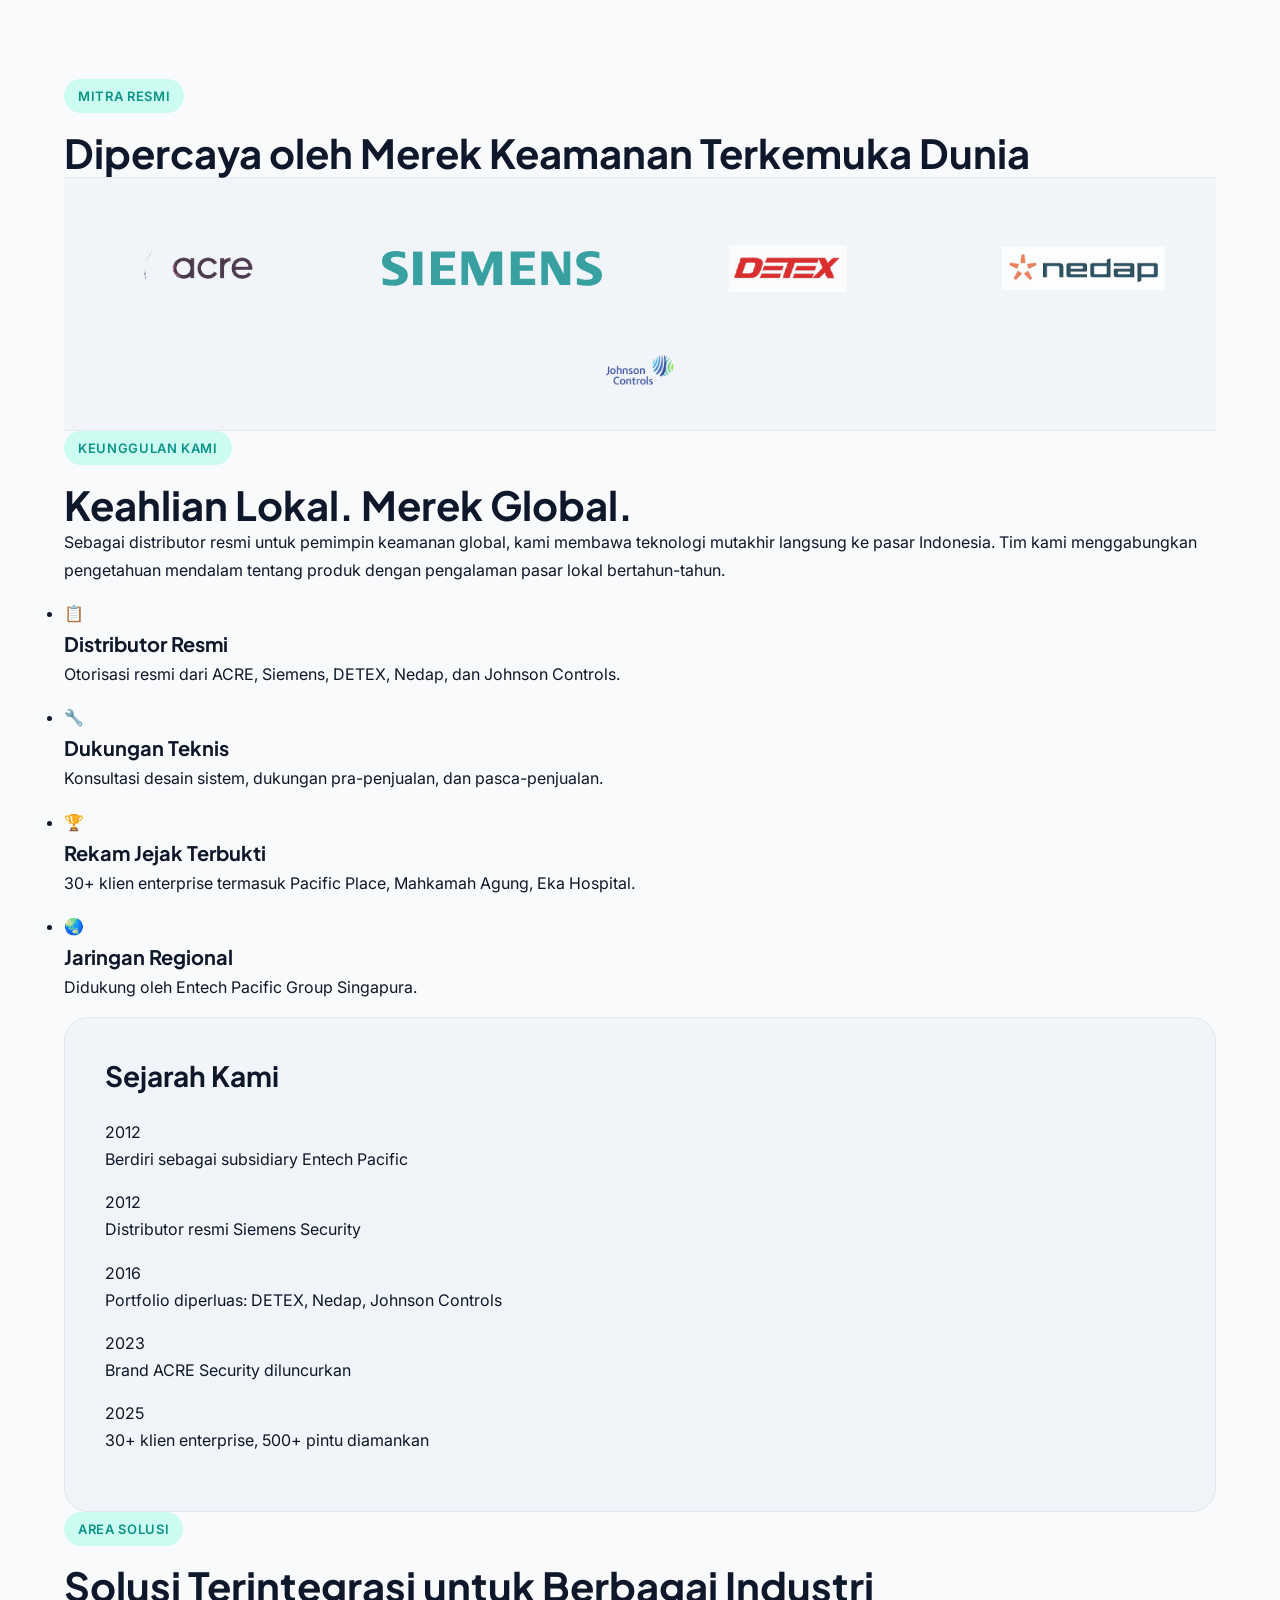
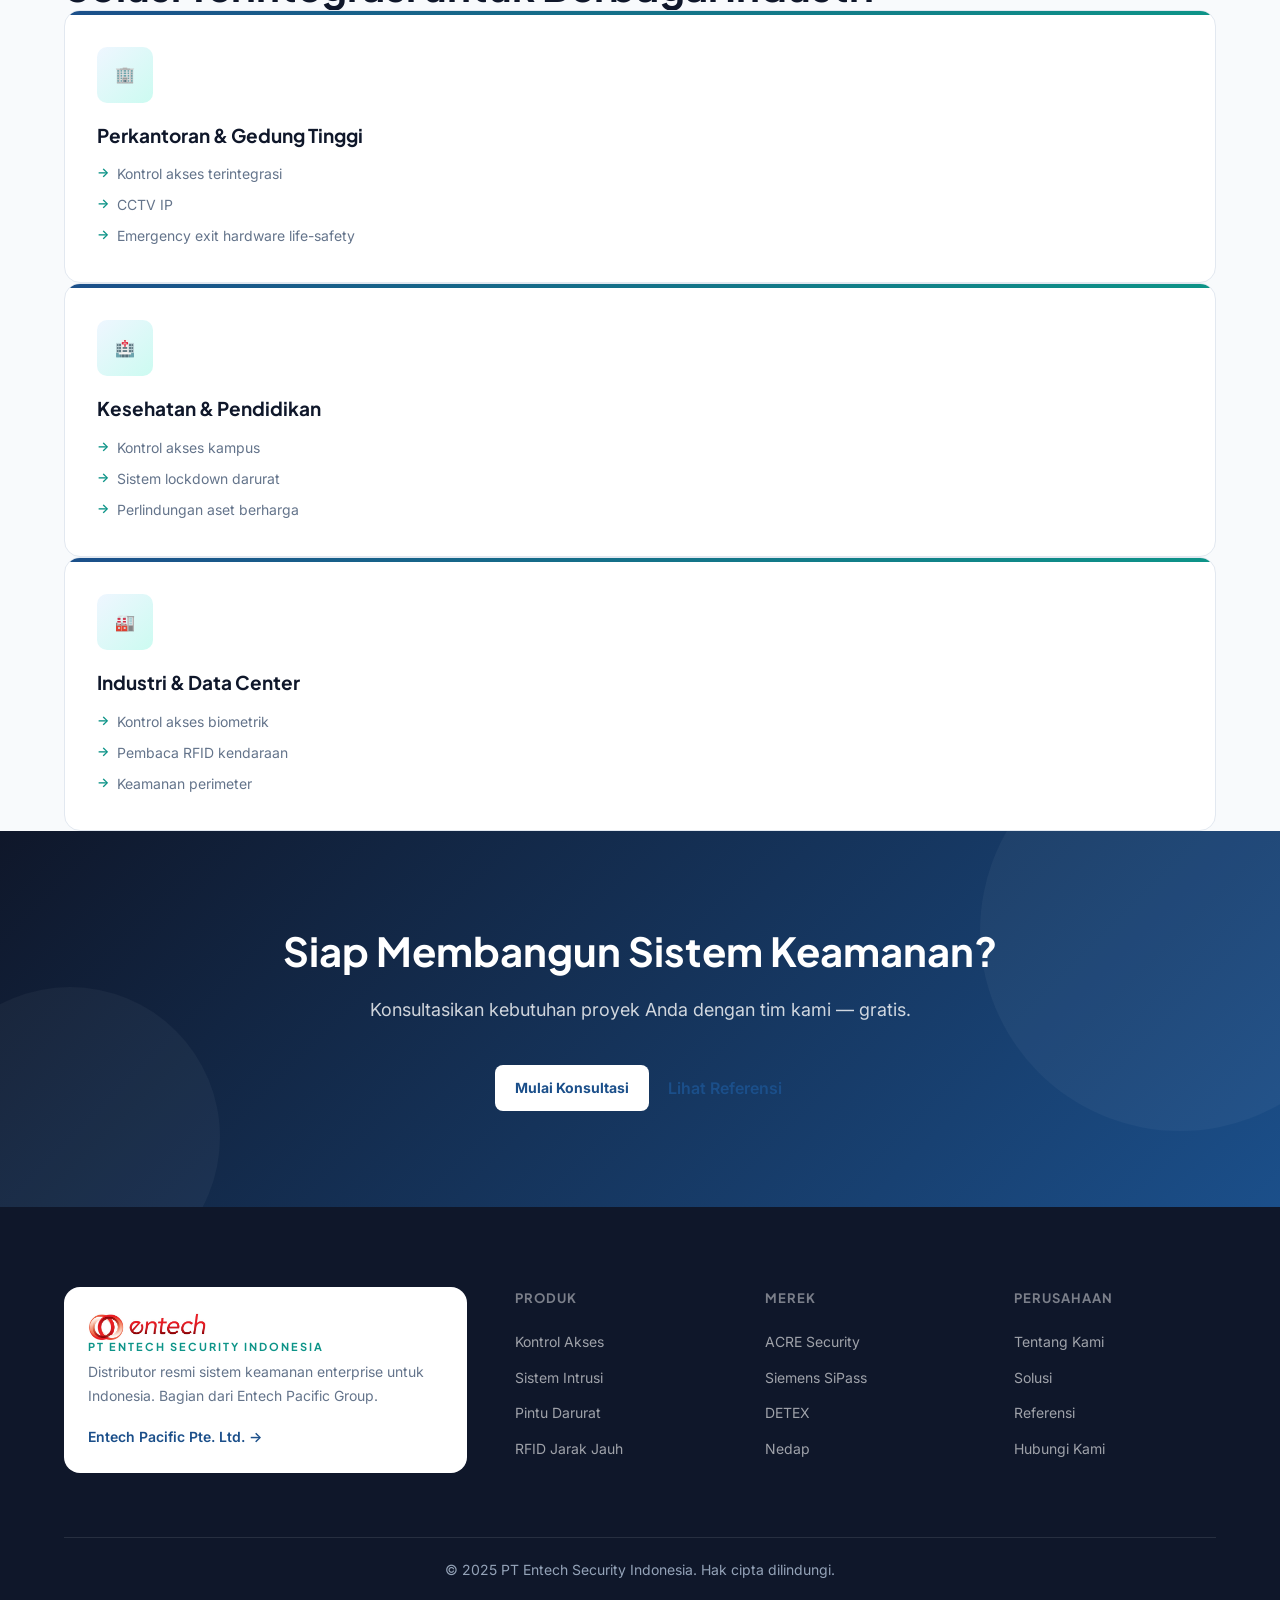
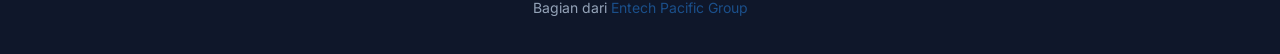
==== commit df62b142: "change from Kantech to Johnson Control" ====
--- a/index.html
+++ b/index.html
@@ -119,7 +119,7 @@
         <img src="img/logos/siemens-logo.svg" alt="Siemens SiPass"  />
         <img src="img/logos/detex-logo.png" alt="DETEX Corporation"  />
         <img src="img/logos/nedap-logo.png" alt="Nedap"  />
-        <img src="img/logos/kantech-logo.svg" alt="Kantech by Tyco"  />
+        <img src="img/logos/jci-logo.png" alt="Johnson Controls" style="height:40px;object-fit:contain;" />
       </div>
     </div>
   </section>
@@ -136,7 +136,7 @@
               <span class="icon">📋</span>
               <div>
                 <h4>Distributor Resmi</h4>
-                <p>Otorisasi resmi dari ACRE, Siemens, DETEX, Nedap, dan Kantech.</p>
+                <p>Otorisasi resmi dari ACRE, Siemens, DETEX, Nedap, dan Johnson Controls.</p>
               </div>
             </li>
             <li>
@@ -175,7 +175,7 @@
             </div>
             <div class="timeline-item">
               <span class="timeline-year">2016</span>
-              <p>Portfolio diperluas: DETEX, Nedap, Kantech</p>
+              <p>Portfolio diperluas: DETEX, Nedap, Johnson Controls</p>
             </div>
             <div class="timeline-item">
               <span class="timeline-year">2023</span>
--- a/css/style.css
+++ b/css/style.css
@@ -570,8 +570,8 @@
 }
 
 .brands-strip img {
-    height: 60px;
-    width: 160px;
+    height: 100px;
+    width: 220px;
     object-fit: contain;
     object-position: center;
     filter: grayscale(20%);
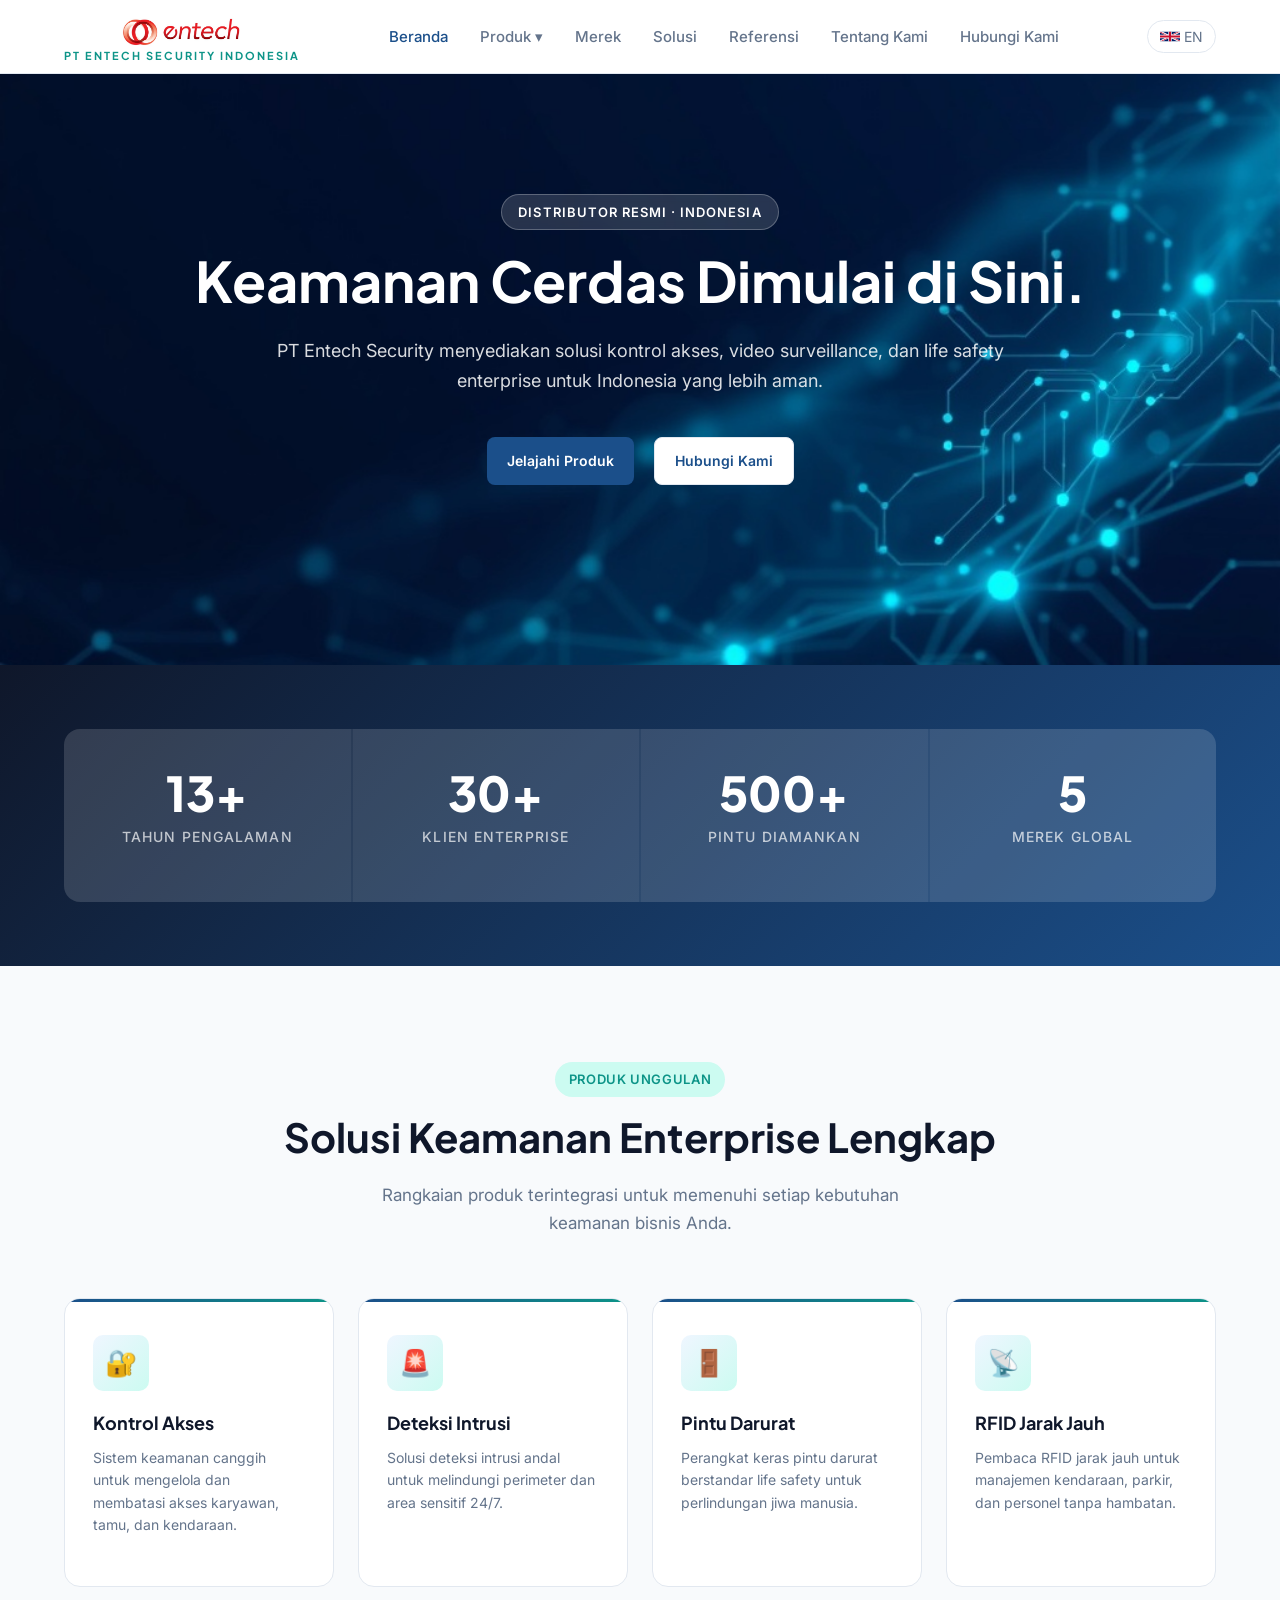
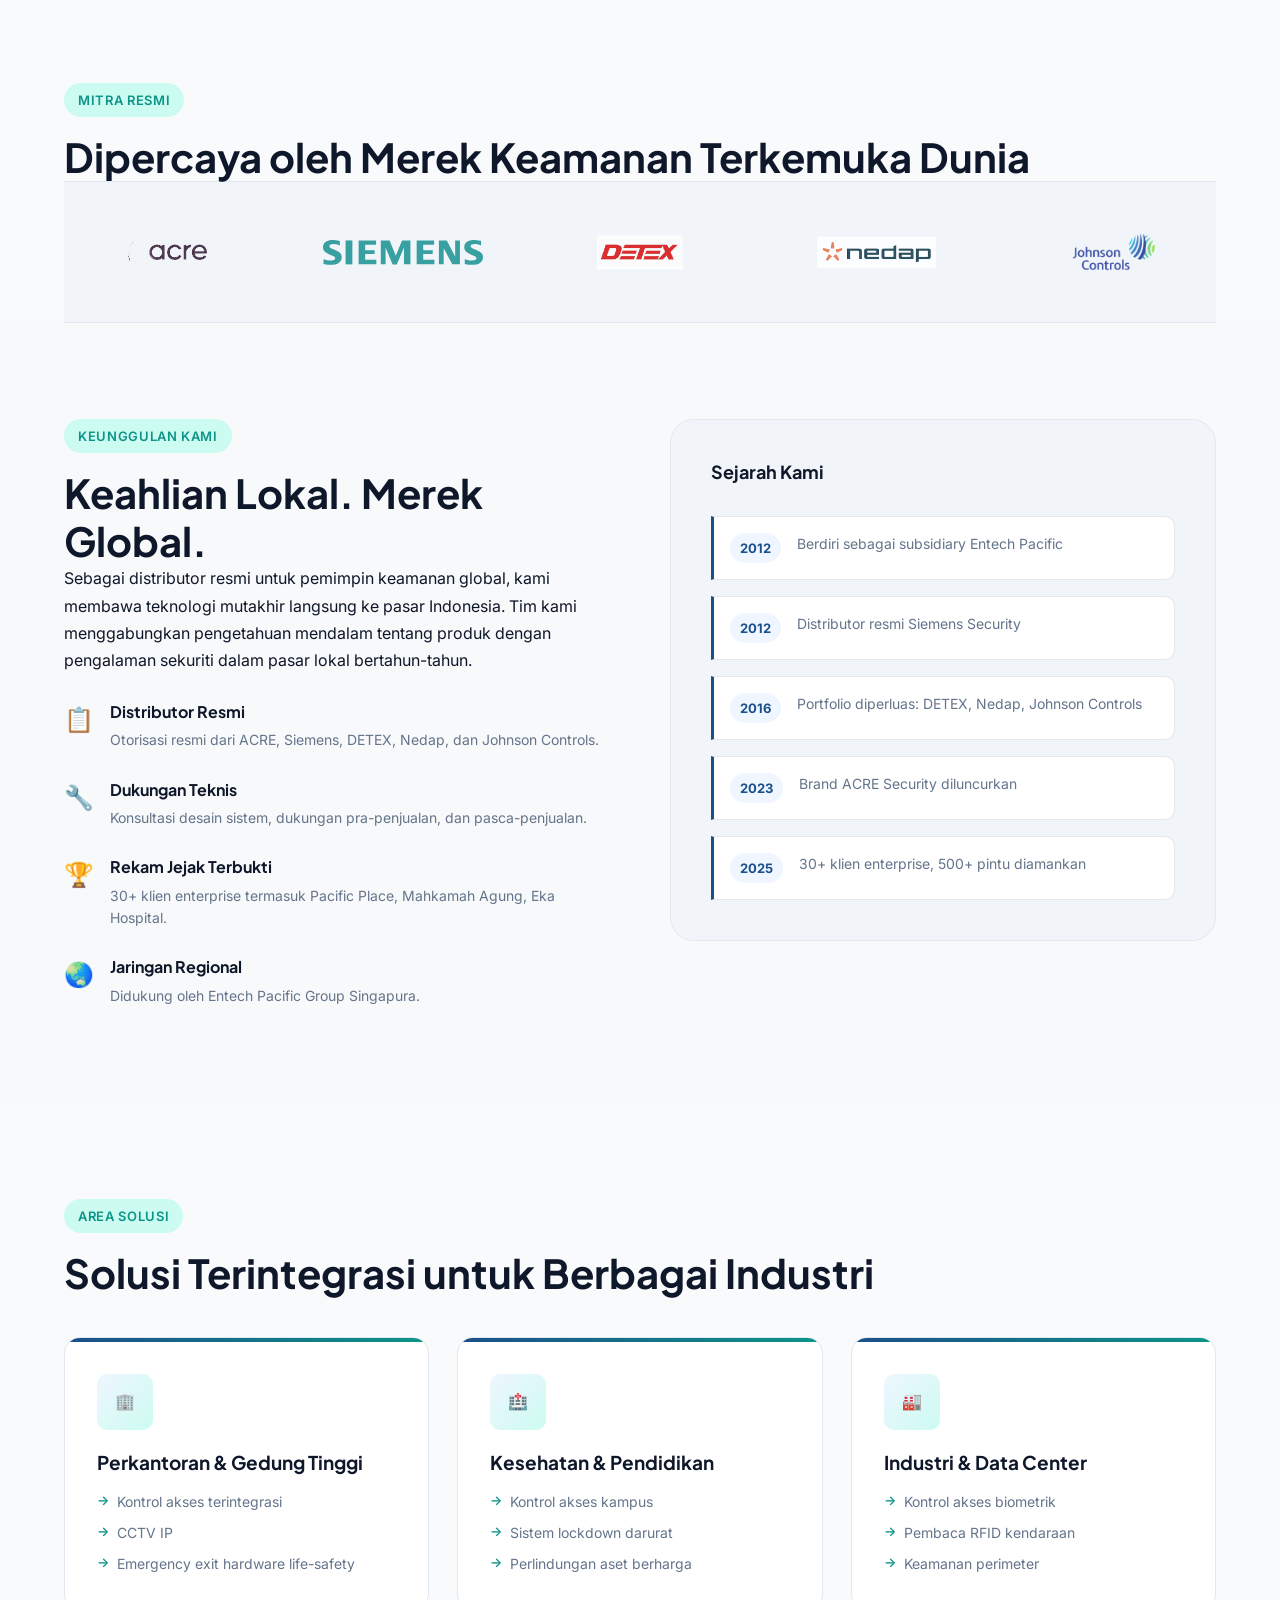
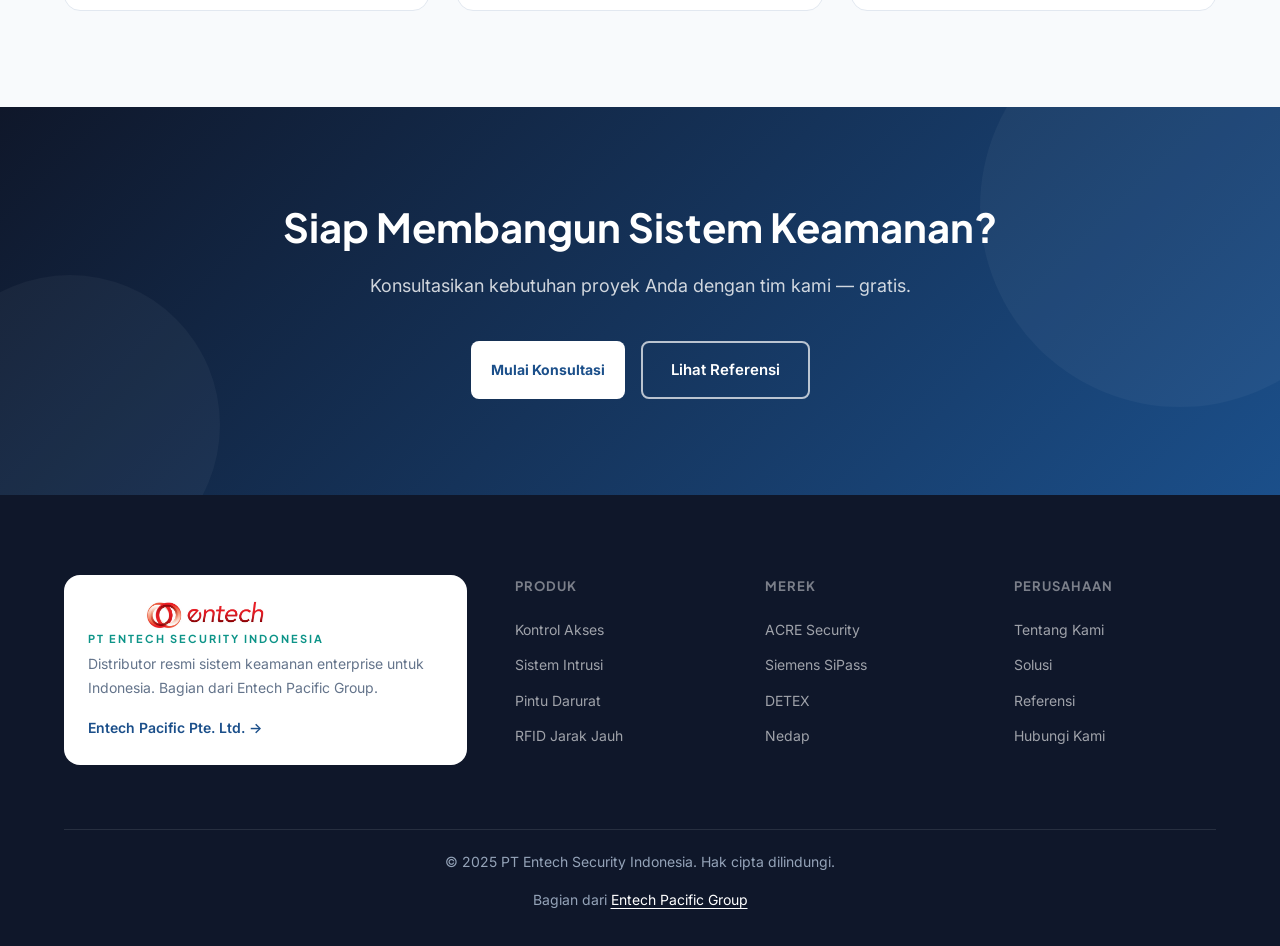
==== commit 592c1516: "Fix the index.HTML for EN and ID" ====
--- a/index.html
+++ b/index.html
@@ -130,7 +130,7 @@
         <div class="why-us-content">
           <span class="section-tag">Keunggulan Kami</span>
           <h2>Keahlian Lokal. Merek Global.</h2>
-          <p>Sebagai distributor resmi untuk pemimpin keamanan global, kami membawa teknologi mutakhir langsung ke pasar Indonesia. Tim kami menggabungkan pengetahuan mendalam tentang produk dengan pengalaman pasar lokal bertahun-tahun.</p>
+          <p>Sebagai distributor resmi untuk pemimpin keamanan global, kami membawa teknologi mutakhir langsung ke pasar Indonesia. Tim kami menggabungkan pengetahuan mendalam tentang produk dengan pengalaman sekuriti dalam pasar lokal bertahun-tahun.</p>
           <ul class="why-points-list">
             <li>
               <span class="icon">📋</span>
--- a/css/style.css
+++ b/css/style.css
@@ -113,8 +113,8 @@
 .nav-logo {
     display: flex;
     flex-direction: column;
-    align-items: flex-start;
-    gap: 0;
+    align-items: center;
+    gap: 4px;
     flex-shrink: 0;
 }
 
@@ -137,6 +137,7 @@
     letter-spacing: 2px;
     line-height: 1;
     margin-bottom: -4px;
+    text-align: center;
 }
 
 .navbar {
@@ -420,6 +421,46 @@
     transform: translateY(-2px);
 }
 
+.btn-primary-inv {
+    background-color: var(--white);
+    color: var(--accent);
+    padding: 14px 28px;
+    font-size: 15px;
+}
+
+.btn-primary-inv:hover {
+    background-color: var(--accent-light);
+    transform: translateY(-2px);
+}
+
+.btn-outline-inv {
+    background-color: transparent;
+    border: 2px solid rgba(255,255,255,0.7);
+    color: var(--white);
+    padding: 14px 28px;
+    font-size: 15px;
+}
+
+.btn-outline-inv:hover {
+    background-color: rgba(255,255,255,0.15);
+    border-color: var(--white);
+    transform: translateY(-2px);
+}
+
+.btn-outline-light {
+    background-color: transparent;
+    border: 2px solid rgba(255,255,255,0.7);
+    color: var(--white);
+    padding: 14px 28px;
+    font-size: 15px;
+}
+
+.btn-outline-light:hover {
+    background-color: rgba(255,255,255,0.15);
+    border-color: var(--white);
+    transform: translateY(-2px);
+}
+
 /* SECTION HEADERS */
 .section-header {
     text-align: center;
@@ -570,8 +611,8 @@
 }
 
 .brands-strip img {
-    height: 100px;
-    width: 220px;
+    height: 60px;
+    width: 160px;
     object-fit: contain;
     object-position: center;
     filter: grayscale(20%);
@@ -678,10 +719,59 @@
 
 /* WHY/FEATURES SECTION */
 .why-section {
+    padding: 96px 0;
+    /* layout handled by .why-grid inside */
+}
+
+.why-us-section {
+    padding: 96px 0;
+    background: var(--gray-50, #f8f9fa);
+}
+
+.solutions-section {
+    padding: 96px 0;
+}
+
+.two-col-grid {
     display: grid;
     grid-template-columns: 1fr 1fr;
     gap: 60px;
-    align-items: center;
+    align-items: start;
+}
+
+.why-grid {
+    display: grid;
+    grid-template-columns: 1fr 1fr;
+    gap: 60px;
+    align-items: start;
+}
+
+.why-timeline {
+    display: flex;
+    flex-direction: column;
+    gap: 16px;
+}
+
+.timeline-item {
+    background-color: var(--bg-alt);
+    border: 1px solid var(--border);
+    border-left: 4px solid var(--accent);
+    border-radius: var(--radius);
+    padding: 20px 24px;
+}
+
+.timeline-item h4 {
+    font-size: 20px;
+    font-weight: 700;
+    color: var(--accent);
+    margin-bottom: 6px;
+}
+
+.timeline-item p {
+    font-size: 14px;
+    color: var(--text-muted);
+    line-height: 1.6;
+    margin: 0;
 }
 
 .why-content h2 {
@@ -737,6 +827,91 @@
     display: flex;
     flex-direction: column;
     gap: 24px;
+}
+
+.why-visual-card h3 {
+    font-size: 18px;
+    font-weight: 700;
+    color: var(--text);
+    margin-bottom: 8px;
+}
+
+/* ID why-points-list */
+.why-points-list {
+    list-style: none;
+    display: flex;
+    flex-direction: column;
+    gap: 24px;
+    margin-top: 24px;
+}
+
+.why-points-list li {
+    display: flex;
+    align-items: flex-start;
+    gap: 16px;
+}
+
+.why-points-list li .icon {
+    font-size: 24px;
+    flex-shrink: 0;
+    margin-top: 2px;
+}
+
+.why-points-list li h4 {
+    font-size: 16px;
+    font-weight: 700;
+    color: var(--text);
+    margin-bottom: 4px;
+}
+
+.why-points-list li p {
+    font-size: 14px;
+    color: var(--text-muted);
+    line-height: 1.6;
+    margin: 0;
+}
+
+/* ID timeline inside why-visual-card */
+.why-visual-card .timeline {
+    display: flex;
+    flex-direction: column;
+    gap: 16px;
+}
+
+.why-visual-card .timeline-item {
+    display: flex;
+    align-items: flex-start;
+    gap: 16px;
+    padding: 16px;
+    border-left: 3px solid var(--accent);
+    background: var(--surface, #fff);
+    border-radius: 0 var(--radius) var(--radius) 0;
+}
+
+.why-visual-card .timeline-year {
+    font-size: 13px;
+    font-weight: 700;
+    color: var(--accent);
+    background: var(--accent-light);
+    padding: 4px 10px;
+    border-radius: 20px;
+    flex-shrink: 0;
+    white-space: nowrap;
+}
+
+.why-visual-card .timeline-item p {
+    font-size: 14px;
+    color: var(--text-muted);
+    line-height: 1.5;
+    margin: 0;
+}
+
+/* ID solutions grid */
+.solutions-grid-3-col {
+    display: grid;
+    grid-template-columns: repeat(3, 1fr);
+    gap: 28px;
+    margin-top: 40px;
 }
 
 .wv-item {
@@ -1021,7 +1196,21 @@
     grid-template-columns: repeat(2, 1fr);
 }
 
+.solution-cards-grid {
+    display: grid;
+    grid-template-columns: repeat(3, 1fr);
+    gap: 28px;
+    margin-bottom: 40px;
+}
+
+.card-icon {
+    display: block;
+    font-size: 36px;
+    margin-bottom: 16px;
+}
+
 .solution-card {
+    display: block;
     background-color: var(--white);
     border: 1px solid var(--border);
     border-radius: var(--radius-lg);
@@ -1029,6 +1218,8 @@
     transition: var(--transition);
     position: relative;
     overflow: hidden;
+    text-decoration: none;
+    color: inherit;
 }
 
 .solution-card::before {
@@ -1321,6 +1512,33 @@
     margin-bottom: 24px;
 }
 
+.footer-grid > div > h4 {
+    font-size: 13px;
+    font-weight: 700;
+    letter-spacing: 1px;
+    text-transform: uppercase;
+    color: rgba(255,255,255,0.45);
+    margin-bottom: 20px;
+}
+
+.footer-grid > div > ul {
+    list-style: none;
+    display: flex;
+    flex-direction: column;
+    gap: 10px;
+}
+
+.footer-grid > div > ul li a {
+    font-size: 14px;
+    color: rgba(255,255,255,0.6);
+    text-decoration: none;
+    transition: var(--transition);
+}
+
+.footer-grid > div > ul li a:hover {
+    color: var(--white);
+}
+
 .footer-col ul {
     list-style: none;
 }
@@ -1372,6 +1590,23 @@
     text-align: center;
     color: var(--text-light);
     font-size: 14px;
+}
+
+.footer-bottom a {
+    color: var(--white);
+    text-decoration: underline;
+    text-underline-offset: 3px;
+}
+
+.footer-bottom a:hover {
+    color: var(--accent);
+}
+
+.footer-brand p {
+    font-size: 14px;
+    color: rgba(255,255,255,0.55);
+    line-height: 1.7;
+    margin-bottom: 16px;
 }
 
 .footer-grid {
@@ -1609,12 +1844,15 @@
     }
 
     .products-grid,
-    .why-section,
+    .why-grid,
+    .two-col-grid,
     .clients-grid,
     .ref-grid,
     .brands-grid,
     .solutions-grid,
     .solutions-grid.two-col,
+    .solution-cards-grid,
+    .solutions-grid-3-col,
     .contact-grid,
     .team-grid {
         grid-template-columns: 1fr;
